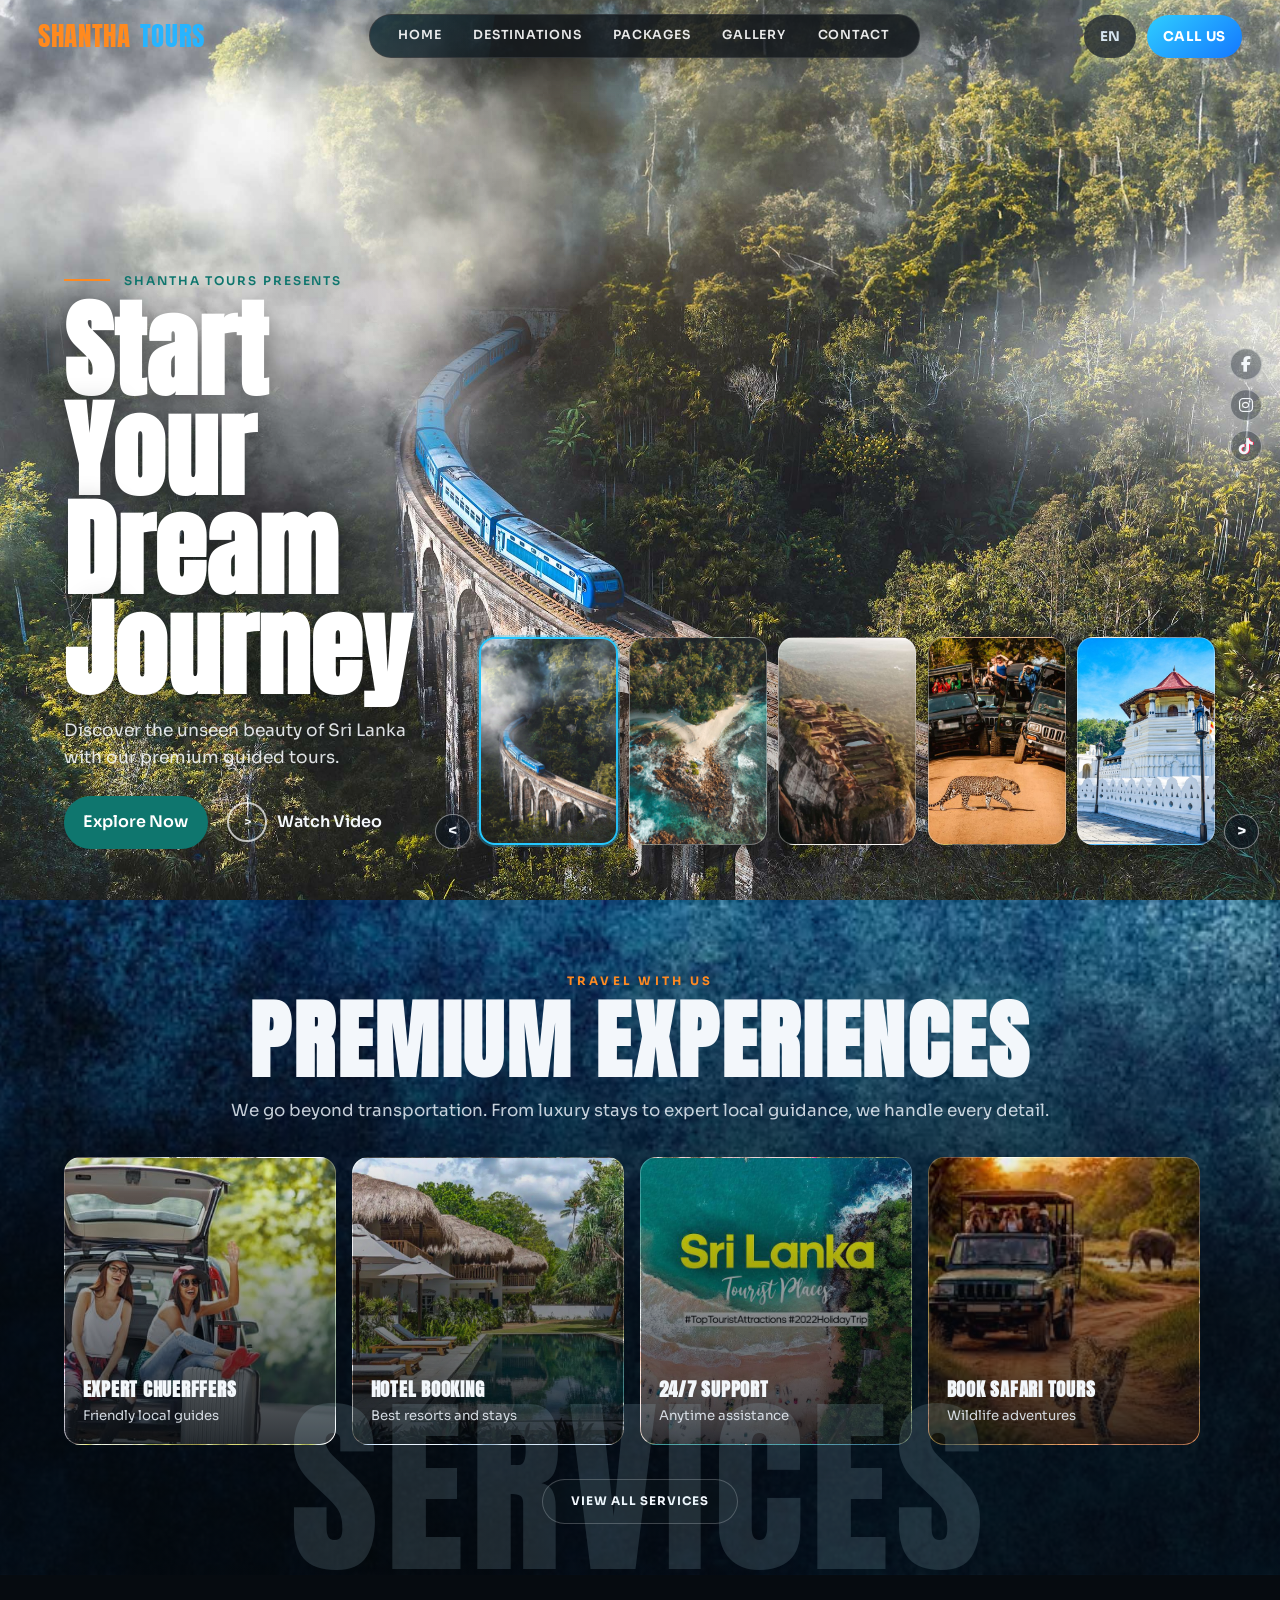
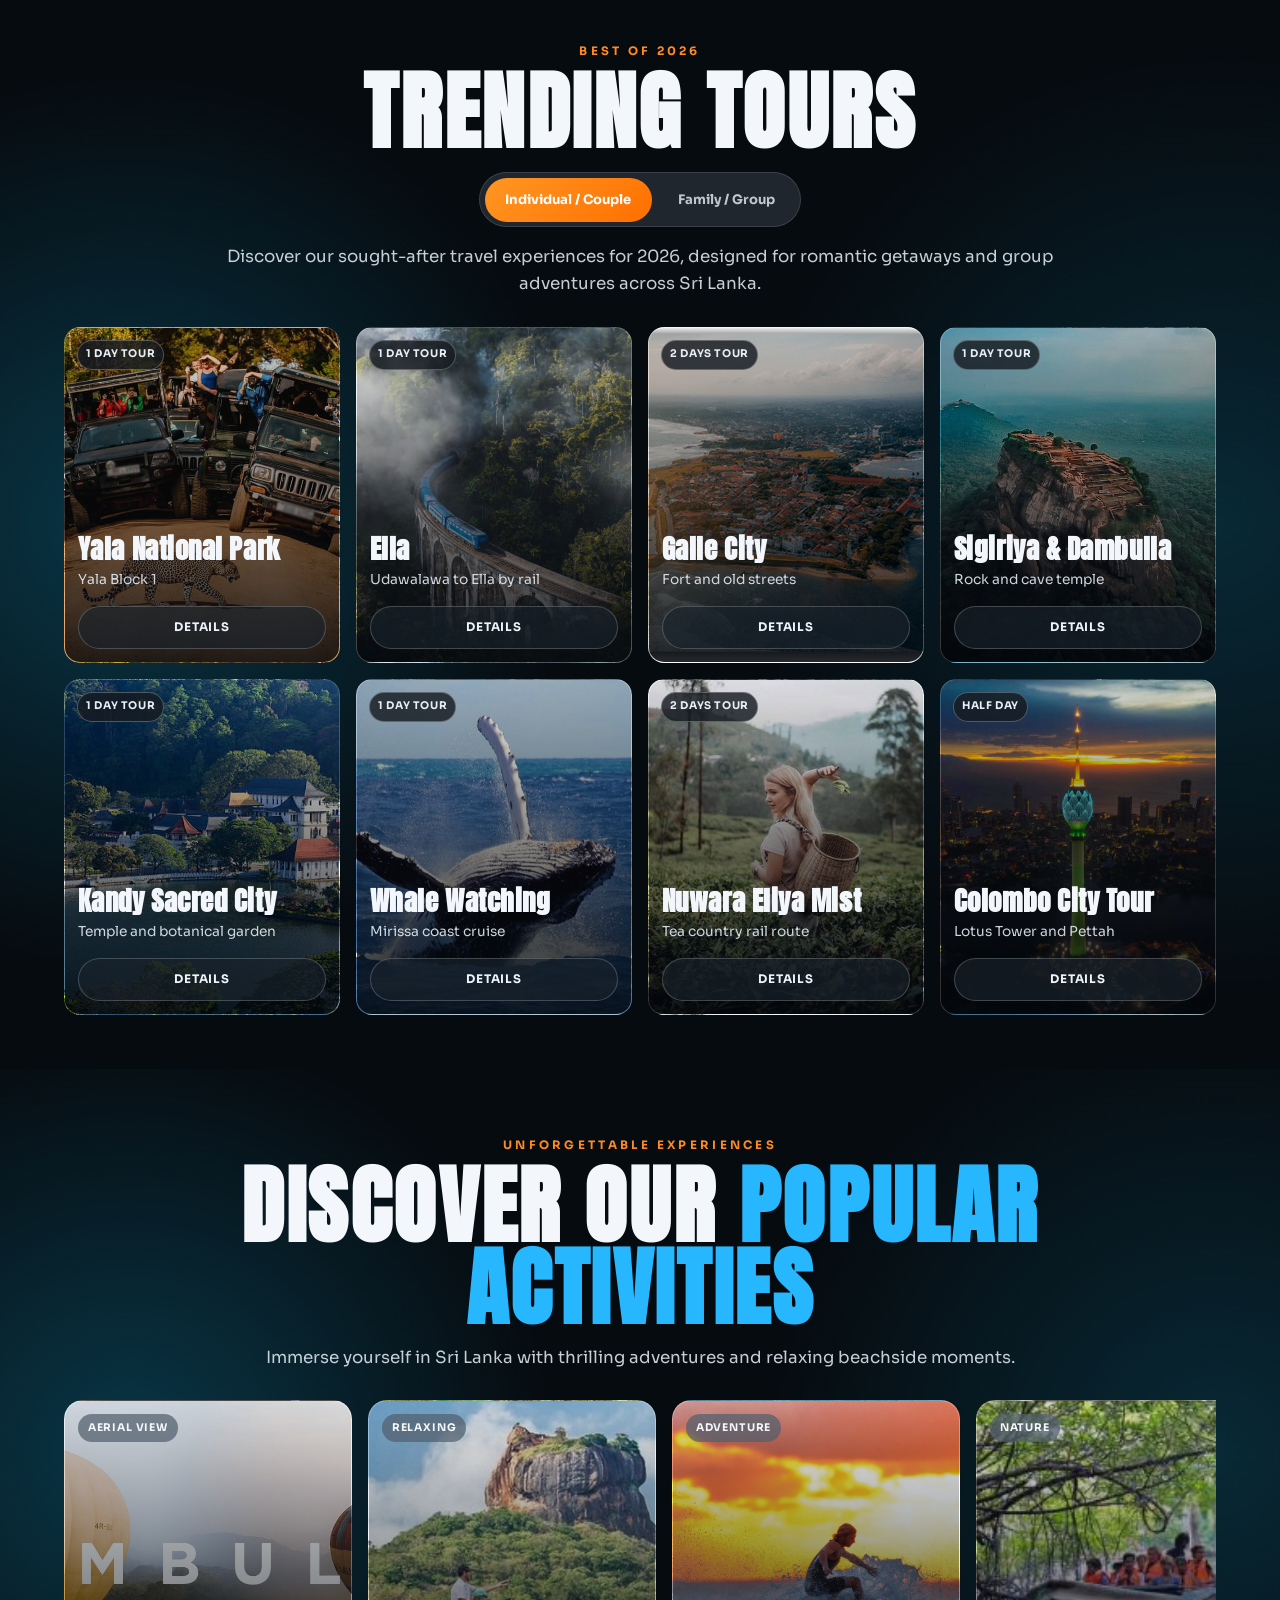
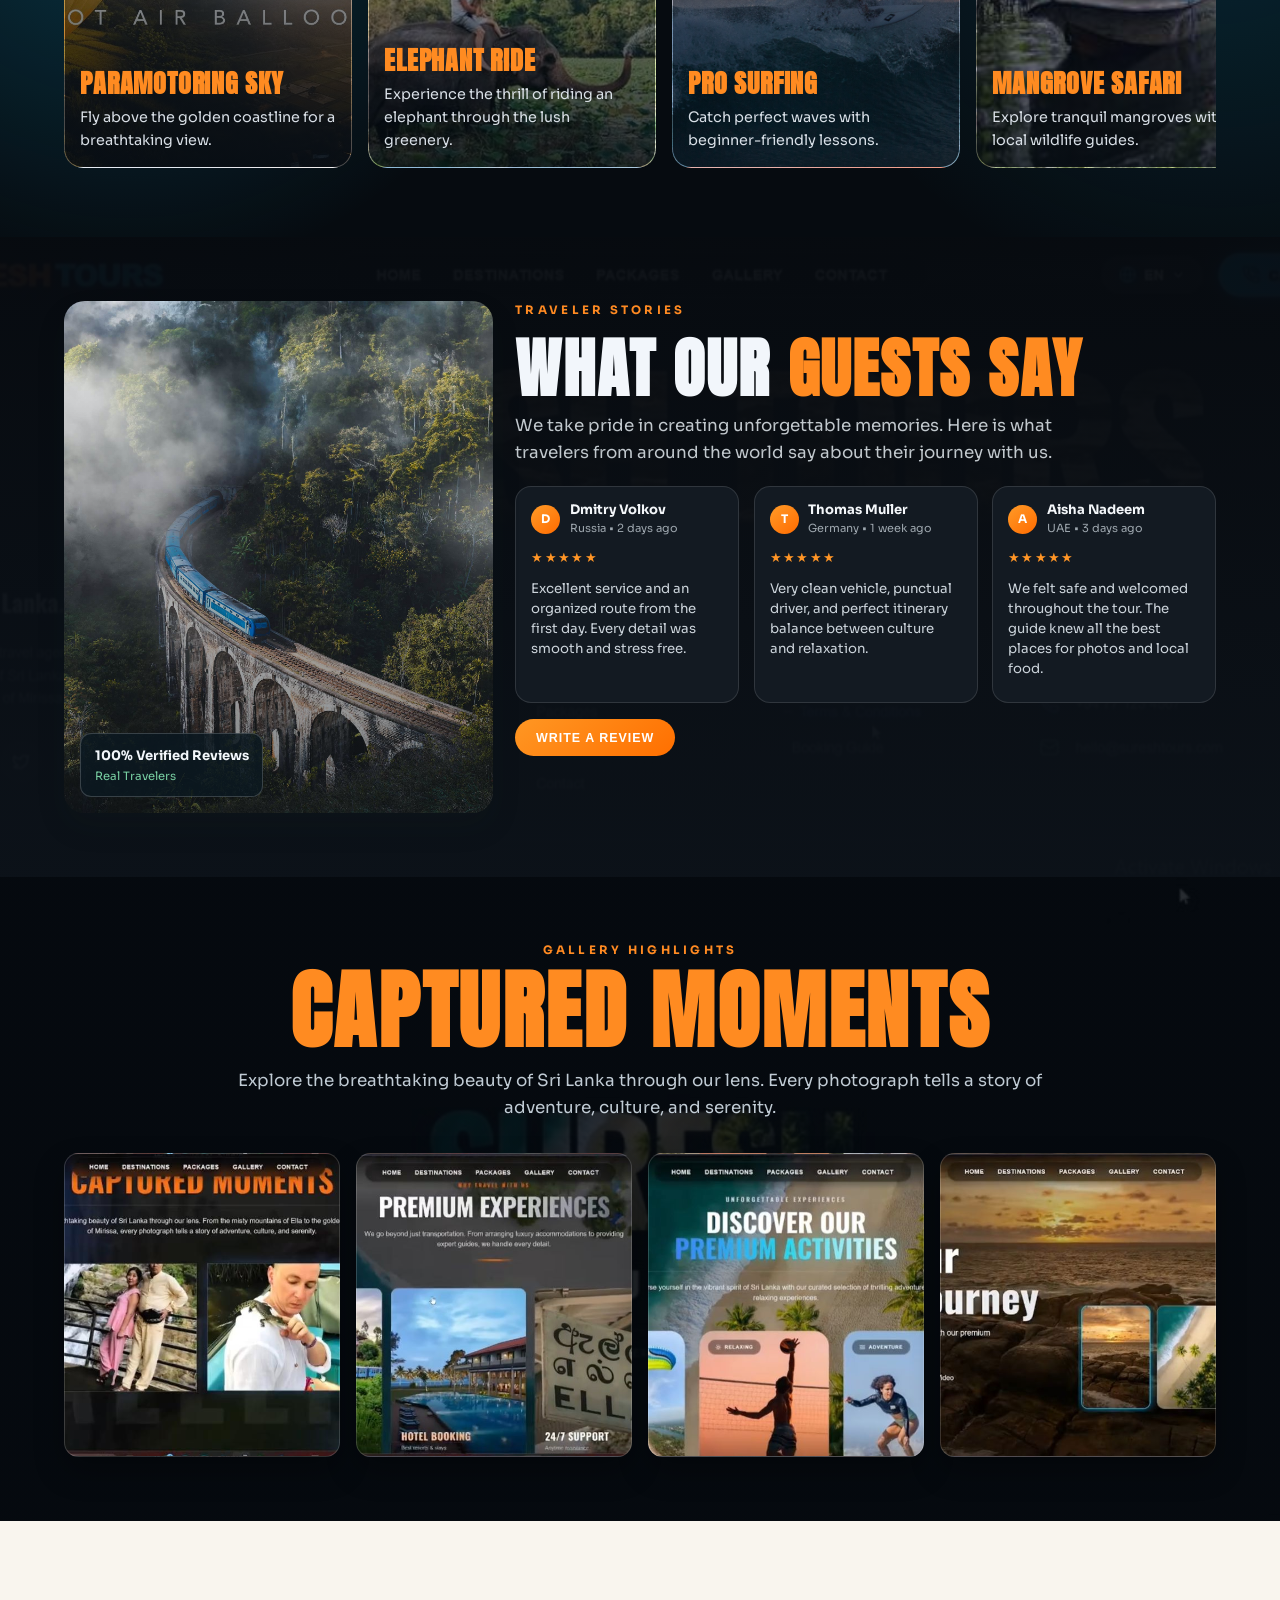
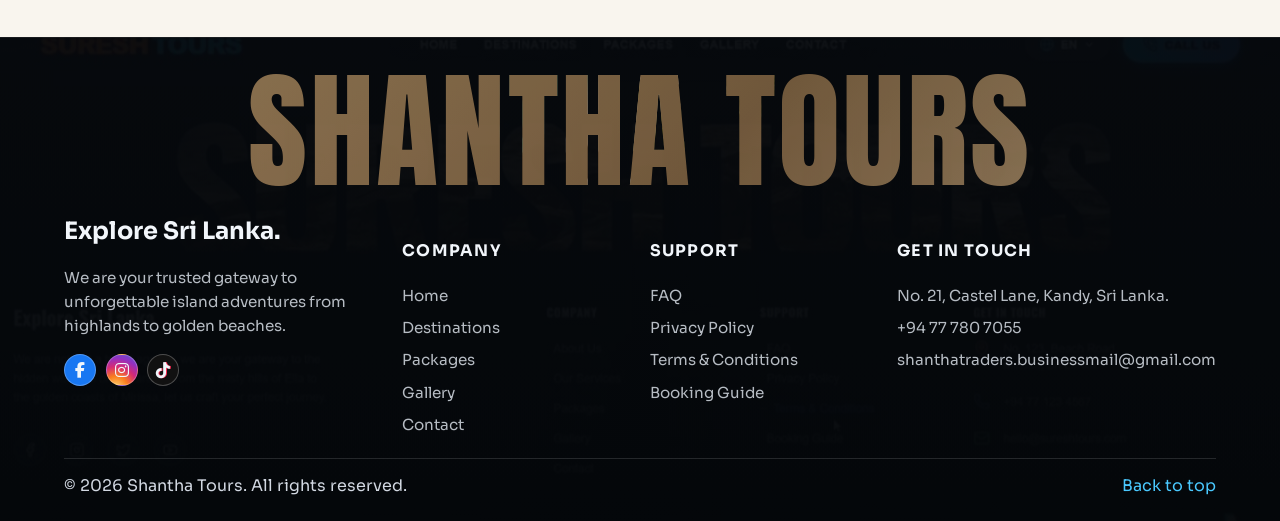
==== index.html @ e61634c8 "updated hero section" ====
<!DOCTYPE html>
<html lang="en">
<head>
  <meta charset="UTF-8" />
  <meta name="viewport" content="width=device-width, initial-scale=1.0" />
  <title>Shantha Tours | Discover Sri Lanka</title>
  <meta name="description" content="Shantha Tours crafts memorable Sri Lankan journeys with curated routes, trusted guides, and unforgettable experiences." />
  <link rel="preconnect" href="https://fonts.googleapis.com" />
  <link rel="preconnect" href="https://fonts.gstatic.com" crossorigin />
  <link href="https://fonts.googleapis.com/css2?family=Anton&family=Sora:wght@300;400;500;600;700&family=Prata&display=swap" rel="stylesheet" />
  <link rel="stylesheet" href="https://cdnjs.cloudflare.com/ajax/libs/font-awesome/6.5.2/css/all.min.css" crossorigin="anonymous" referrerpolicy="no-referrer" />
  <link rel="stylesheet" href="style.css" />
</head>
<body class="is-loading">
  <div class="loading-screen" id="loading-screen" role="status" aria-live="polite" aria-label="Loading Shantha Tours">
    <div class="loader-brand" aria-hidden="true">
      <p class="loader-main">SHANTHA</p>
      <p class="loader-sub">TOURS</p>
      <span class="loader-line"></span>
      <p class="loader-meta">LOADING EXPERIENCE</p>
    </div>
  </div>

  <div class="page-bg" aria-hidden="true"></div>

  <header class="site-header" id="top">
    <a class="brand" href="#top">
      <span class="brand-text">
        <span class="brand-hot">SHANTHA</span>
        <span class="brand-cool">TOURS</span>
      </span>
    </a>

    <button class="menu-toggle" aria-label="Open navigation" aria-expanded="false" aria-controls="main-nav">
      <span></span>
      <span></span>
      <span></span>
    </button>

    <nav class="main-nav" id="main-nav" aria-label="Main navigation">
      <a href="#home">Home</a>
      <a href="destinations.html">Destinations</a>
      <a href="packages.html">Packages</a>
      <a href="#gallery">Gallery</a>
      <a href="contact.html">Contact</a>
    </nav>

    <div class="header-tools">
      <button class="lang-pill" type="button">EN</button>
      <a href="https://wa.me/94777807055" target="_blank" rel="noopener" class="call-pill">CALL US</a>
    </div>
  </header>

  <main>
    <section class="hero-showcase section-reveal" id="home" aria-label="Hero">
      <div class="hero-content">
        <p class="eyebrow hero-kicker">Shantha Tours Presents</p>
        <h1>Start Your Dream Journey</h1>
        <p class="lead">
          Discover the unseen beauty of Sri Lanka with our premium guided tours.
        </p>
        <div class="hero-actions hero-actions-showcase">
          <a href="#book" class="btn btn-hero">Explore Now</a>
          <button class="watch-pill" type="button" aria-label="Watch video">
            <span class="watch-icon">></span>
            Watch Video
          </button>
        </div>
      </div>

      <div class="hero-gallery-wrap" aria-label="Featured locations">
        <button class="hero-gallery-arrow hero-gallery-prev" type="button" aria-label="Previous image"><</button>
        <div class="hero-gallery" id="gallery">
          <article class="hero-tile hero-tile-active" style="background-image: url('assets/MH4.jpg')"></article>
          <article class="hero-tile" style="background-image: url('assets/Mirissa-Beach.jpeg')"></article>
          <article class="hero-tile" style="background-image: url('assets/MH2.jpg')"></article>
          <article class="hero-tile" style="background-image: url('assets/SE4.jpg')"></article>
          <article class="hero-tile" style="background-image: url('assets/MH1.jpg')"></article>
        </div>
        <button class="hero-gallery-arrow hero-gallery-next" type="button" aria-label="Next image">></button>
      </div>

      <div class="social-rail" aria-label="Social links">
        <a href="#" class="social-link social-facebook" aria-label="Facebook"><i class="fa-brands fa-facebook-f" aria-hidden="true"></i></a>
        <a href="#" class="social-link social-instagram" aria-label="Instagram"><i class="fa-brands fa-instagram" aria-hidden="true"></i></a>
        <a href="#" class="social-link social-tiktok" aria-label="TikTok"><i class="fa-brands fa-tiktok" aria-hidden="true"></i></a>
      </div>
    </section>

    <section class="services-showcase section-reveal" id="destinations" aria-label="Premium experiences">
      <p class="section-kicker">Travel With Us</p>
      <h2>Premium Experiences</h2>
      <p class="section-copy">We go beyond transportation. From luxury stays to expert local guidance, we handle every detail.</p>

      <div class="service-strip">
        <article class="svc-card" style="background-image: url('assets/SE11.jpg')">
          <h3>Expert Chuerffers</h3>
          <p>Friendly local guides</p>
        </article>
        <article class="svc-card" style="background-image: url('assets/SE2.png')">
          <h3>Hotel Booking</h3>
          <p>Best resorts and stays</p>
        </article>
        <article class="svc-card" style="background-image: url('assets/SE1.jpg')">
          <h3>24/7 Support</h3>
          <p>Anytime assistance</p>
        </article>
        <article class="svc-card" style="background-image: url('assets/SE3.jpg')">
          <h3>Book Safari Tours</h3>
          <p>Wildlife adventures</p>
        </article>
         <article class="svc-card" style="background-image: url('assets/SE5.jpg')">
          <h3>Whale Watching Tours</h3>
          <p>Wildlife adventures</p>
        </article>
      </div>

      <a href="#packages" class="view-services">View All Services</a>
      <p class="services-watermark" aria-hidden="true">Services</p>
    </section>

    <section class="tours-section section-reveal" id="packages" aria-label="Trending tours">
      <p class="section-kicker">Best Of 2026</p>
      <h2>Trending Tours</h2>

      <div class="tour-filter" role="tablist" aria-label="Tour types">
        <button class="is-active" type="button" role="tab" aria-selected="true">Individual / Couple</button>
        <button type="button" role="tab" aria-selected="false">Family / Group</button>
      </div>

      <p class="section-copy">
        Discover our sought-after travel experiences for 2026, designed for romantic getaways and group adventures across Sri Lanka.
      </p>

      <div class="tour-grid" id="gallery">
        <article class="tour-card" style="background-image: url('assets/SE4.jpg')" data-tour-description="Experience the thrill of Yala with a guided jeep safari and a scenic hill-country transfer through Ella." data-tour-features="Luxury Safari Jeep|Expert Guide|Lunch Buffet">
          <span class="tour-badge">1 Day Tour</span>
          <h3>Yala National Park</h3>
          <p>Yala Block 1</p>
          <a href="#" class="tour-cta">Details</a>
        </article>
        <article class="tour-card" style="background-image: url('assets/MH4.jpg')" data-tour-description="Ride through tea-country rail views and waterfalls, then enjoy a curated adventure day around Ella." data-tour-features="Scenic Train Segment|Hill Country Viewpoints|Local Guide">
          <span class="tour-badge">1 Day Tour</span>
          <h3>Ella</h3>
          <p>Udawalawa to Ella by rail</p>
          <a href="#" class="tour-cta">Details</a>
        </article>
        <article class="tour-card" style="background-image: url('assets/Galle fort.jpg')" data-tour-description="Walk through iconic Dutch-era architecture, oceanfront promenades, and hidden heritage lanes in Galle." data-tour-features="Heritage Walk|Fort Museum Stops|Sunset Viewpoint">
          <span class="tour-badge">2 Days Tour</span>
          <h3>Galle City</h3>
          <p>Fort and old streets</p>
          <a href="#" class="tour-cta">Details</a>
        </article>
        <article class="tour-card" style="background-image: url('assets/sigiriya.jpg')" data-tour-description="Discover Sri Lanka's iconic rock fortress and cave temples with immersive storytelling and guided access." data-tour-features="Sigiriya Climb|Temple Visit|Private Driver">
          <span class="tour-badge">1 Day Tour</span>
          <h3>Sigiriya & Dambulla</h3>
          <p>Rock and cave temple</p>
          <a href="#" class="tour-cta">Details</a>
        </article>
        <article class="tour-card" style="background-image: url('assets/Kandy.jpg')" data-tour-description="Explore temple heritage, city viewpoints, and serene botanical gardens in Sri Lanka's sacred hill capital." data-tour-features="Temple of Tooth|Botanical Garden|City Tour">
          <span class="tour-badge">1 Day Tour</span>
          <h3>Kandy Sacred City</h3>
          <p>Temple and botanical garden</p>
          <a href="#" class="tour-cta">Details</a>
        </article>
        <article class="tour-card" style="background-image: url('assets/Whale watching Mirissa.jpg')" data-tour-description="Cruise along Mirissa's coast for unforgettable blue whale encounters with a comfortable guided boat experience." data-tour-features="Whale Cruise|Safety Gear|Breakfast Onboard">
          <span class="tour-badge">1 Day Tour</span>
          <h3>Whale Watching</h3>
          <p>Mirissa coast cruise</p>
          <a href="#" class="tour-cta">Details</a>
        </article>
        <article class="tour-card" style="background-image: url('assets/nuwarae.jpg')" data-tour-description="Enjoy misty mornings, tea estate landscapes, and classic colonial charm on this cool-climate mountain route." data-tour-features="Tea Factory Visit|Lake Walk|Mountain Scenic Drive">
          <span class="tour-badge">2 Days Tour</span>
          <h3>Nuwara Eliya Mist</h3>
          <p>Tea country rail route</p>
          <a href="#" class="tour-cta">Details</a>
        </article>
        <article class="tour-card" style="background-image: url('assets/colombo.jpg')" data-tour-description="Discover Colombo's vibrant contrast of modern skyline, historic markets, and sea-facing cultural landmarks." data-tour-features="Lotus Tower|Pettah Market Walk|Street Food Stop">
          <span class="tour-badge">Half Day</span>
          <h3>Colombo City Tour</h3>
          <p>Lotus Tower and Pettah</p>
          <a href="#" class="tour-cta">Details</a>
        </article>
      </div>
    </section>

    <div class="tour-modal" id="tour-modal" aria-hidden="true">
      <div class="tour-modal-panel" role="dialog" aria-modal="true" aria-labelledby="tour-modal-title">
        <button class="tour-modal-close" type="button" aria-label="Close tour details">×</button>
        <div class="tour-modal-image" id="tour-modal-image"></div>
        <div class="tour-modal-content">
          <p class="tour-modal-kicker" id="tour-modal-kicker">Trending Tour</p>
          <h3 id="tour-modal-title">Tour Title</h3>
          <p class="tour-modal-desc" id="tour-modal-desc">Tour description</p>
          <ul class="tour-modal-features" id="tour-modal-features"></ul>
          <a href="contact.html" class="tour-modal-book">Book Now</a>
        </div>
      </div>
    </div>

    <section class="activities-section section-reveal" id="experiences" aria-label="Premium activities">
      <p class="section-kicker">Unforgettable Experiences</p>
      <h2>Discover Our <span>Popular Activities</span></h2>
      <p class="section-copy">Immerse yourself in Sri Lanka with thrilling adventures and relaxing beachside moments.</p>

      <div class="activity-strip">
        <article class="activity-card" style="background-image: url('assets/Hot air baloon ride.jpg')">
          <span class="activity-tag">Aerial View</span>
          <h3>Paramotoring Sky</h3>
          <p>Fly above the golden coastline for a breathtaking view.</p>
        </article>
        <article class="activity-card" style="background-image: url('assets/elephant-riding.jpg')">
          <span class="activity-tag">Relaxing</span>
          <h3>Elephant Ride</h3>
          <p>Experience the thrill of riding an elephant through the lush greenery.</p>
        </article>
        <article class="activity-card" style="background-image: url('assets/Surfing.jpg')">
          <span class="activity-tag">Adventure</span>
          <h3>Pro Surfing</h3>
          <p>Catch perfect waves with beginner-friendly lessons.</p>
        </article>
        <article class="activity-card" style="background-image: url('assets/Madu River.jpg')">
          <span class="activity-tag">Nature</span>
          <h3>Mangrove Safari</h3>
          <p>Explore tranquil mangroves with local wildlife guides.</p>
        </article>
      </div>
    </section>

    <section class="guest-reviews section-reveal" aria-label="What our guests say">
      <div class="guest-media" style="background-image: url('assets/MH4.jpg')">
        <div class="guest-media-pill">
          <strong>100% Verified Reviews</strong>
          <span>Real Travelers</span>
        </div>
      </div>

      <div class="guest-content">
        <p class="section-kicker">Traveler Stories</p>
        <h2>What Our <span>Guests Say</span></h2>
        <p class="section-copy">We take pride in creating unforgettable memories. Here is what travelers from around the world say about their journey with us.</p>

        <div class="review-strip" aria-label="Guest comments">
          <article class="review-card">
            <div class="review-head">
              <span class="review-avatar">D</span>
              <div>
                <h3>Dmitry Volkov</h3>
                <p>Russia • 2 days ago</p>
              </div>
            </div>
            <p class="review-stars">★★★★★</p>
            <p class="review-copy">Excellent service and an organized route from the first day. Every detail was smooth and stress free.</p>
          </article>

          <article class="review-card">
            <div class="review-head">
              <span class="review-avatar">T</span>
              <div>
                <h3>Thomas Muller</h3>
                <p>Germany • 1 week ago</p>
              </div>
            </div>
            <p class="review-stars">★★★★★</p>
            <p class="review-copy">Very clean vehicle, punctual driver, and perfect itinerary balance between culture and relaxation.</p>
          </article>

          <article class="review-card">
            <div class="review-head">
              <span class="review-avatar">A</span>
              <div>
                <h3>Aisha Nadeem</h3>
                <p>UAE • 3 days ago</p>
              </div>
            </div>
            <p class="review-stars">★★★★★</p>
            <p class="review-copy">We felt safe and welcomed throughout the tour. The guide knew all the best places for photos and local food.</p>
          </article>
        </div>

        <button class="review-action" type="button" data-open-review>Write a Review</button>
      </div>
    </section>

    <div class="review-modal" id="review-modal" aria-hidden="true">
      <div class="review-modal-panel" role="dialog" aria-modal="true" aria-labelledby="review-modal-title">
        <button class="review-modal-close" type="button" aria-label="Close review form">×</button>
        <h3 id="review-modal-title">Share Experience</h3>
        <p class="review-modal-sub">Your feedback helps others plan their perfect trip.</p>

        <form class="review-modal-form" novalidate>
          <label>
            Your Name
            <input type="text" name="name" placeholder="e.g. John Doe" required />
          </label>

          <label>
            Your Country
            <input type="text" name="country" placeholder="e.g. USA" required />
          </label>

          <div class="review-rating-group" aria-label="Rating">
            <p>Rating</p>
            <div class="review-stars-input" role="radiogroup" aria-label="Rate your trip">
              <button type="button" class="review-star is-active" data-star="1" aria-label="1 star">★</button>
              <button type="button" class="review-star is-active" data-star="2" aria-label="2 stars">★</button>
              <button type="button" class="review-star is-active" data-star="3" aria-label="3 stars">★</button>
              <button type="button" class="review-star is-active" data-star="4" aria-label="4 stars">★</button>
              <button type="button" class="review-star is-active" data-star="5" aria-label="5 stars">★</button>
            </div>
          </div>

          <label>
            Your Review
            <textarea name="review" rows="5" placeholder="How was your trip..." required></textarea>
          </label>

          <button class="review-submit" type="submit">Publish Review</button>
        </form>
      </div>
    </div>

    <section class="captured-moments section-reveal" aria-label="Captured moments">
      <div class="captured-head">
        <p class="section-kicker">Gallery Highlights</p>
        <h2>Captured Moments</h2>
        <p class="section-copy">Explore the breathtaking beauty of Sri Lanka through our lens. Every photograph tells a story of adventure, culture, and serenity.</p>
      </div>

      <div class="moments-grid">
        <article class="moment-card" style="background-image: url('momernts.jpeg')"></article>
        <article class="moment-card" style="background-image: url('experiences.jpeg')"></article>
        <article class="moment-card" style="background-image: url('premium activities.jpeg')"></article>
        <article class="moment-card" style="background-image: url('main header.jpeg')"></article>
      </div>
    </section>
  </main>

  <footer class="site-footer" id="contact">
    <p class="footer-wordmark">SHANTHA TOURS</p>

    <div class="footer-grid">
      <section>
        <h3>Explore Sri Lanka.</h3>
        <p>We are your trusted gateway to unforgettable island adventures from highlands to golden beaches.</p>
        <div class="footer-socials" aria-label="Social links">
          <a href="#" class="social-link social-facebook" aria-label="Facebook"><i class="fa-brands fa-facebook-f" aria-hidden="true"></i></a>
          <a href="#" class="social-link social-instagram" aria-label="Instagram"><i class="fa-brands fa-instagram" aria-hidden="true"></i></a>
          <a href="#" class="social-link social-tiktok" aria-label="TikTok"><i class="fa-brands fa-tiktok" aria-hidden="true"></i></a>
        </div>
      </section>

      <section>
        <h4>Company</h4>
        <a href="#home">Home</a>
        <a href="#destinations">Destinations</a>
        <a href="packages.html">Packages</a>
        <a href="#gallery">Gallery</a>
        <a href="contact.html">Contact</a>
      </section>

      <section>
        <h4>Support</h4>
        <a href="#">FAQ</a>
        <a href="#">Privacy Policy</a>
        <a href="#">Terms & Conditions</a>
        <a href="#">Booking Guide</a>
      </section>

      <section>
        <h4>Get In Touch</h4>
        <p>No. 21, Castel Lane, Kandy, Sri Lanka.</p>
        <p>+94 77 780 7055</p>
        <p>shanthatraders.businessmail@gmail.com</p>
      </section>
    </div>

    <div class="footer-bottom">
      <p>© <span id="year"></span> Shantha Tours. All rights reserved.</p>
      <a href="#top">Back to top</a>
    </div>
  </footer>

  <script src="script.js"></script>
</body>
</html>
---- style.css ----
:root {
  --bg: #f9f5ee;
  --ink: #1f2f2a;
  --muted: #51635e;
  --primary: #0f766e;
  --accent: #e27d4a;
  --card: #ffffff;
  --line: #d8cdc0;
  --shadow: 0 14px 30px rgba(23, 35, 31, 0.1);
}

* {
  box-sizing: border-box;
}

html {
  scroll-behavior: smooth;
}

body {
  margin: 0;
  font-family: "Sora", sans-serif;
  color: var(--ink);
  background: var(--bg);
  line-height: 1.6;
}

body.is-loading {
  overflow: hidden;
}

.loading-screen {
  position: fixed;
  inset: 0;
  z-index: 9999;
  display: grid;
  place-items: center;
  background: #020304;
  transition: opacity 0.5s ease, visibility 0.5s ease;
}

.loader-brand {
  display: grid;
  justify-items: center;
  gap: 0.5rem;
  text-align: center;
}

.loader-main {
  margin: 0;
  font-family: "Anton", sans-serif;
  text-transform: uppercase;
  line-height: 1;
  font-size: clamp(2.5rem, 10vw, 8rem);
  letter-spacing: 0.03em;
  background-image:
    linear-gradient(140deg, rgba(13, 164, 192, 0.88), rgba(253, 237, 198, 0.86) 48%, rgba(56, 140, 74, 0.9));
  background-size: 200% 200%;
  background-position: 0% 50%;
  background-repeat: no-repeat;
  -webkit-background-clip: text;
  background-clip: text;
  -webkit-text-fill-color: transparent;
  animation: loaderRise 0.9s ease-out both, loaderTextureShift 4s linear infinite;
}

.loader-sub {
  margin: 0;
  margin-top: 0.15rem;
  font-family: "Sora", sans-serif;
  font-size: clamp(0.85rem, 2.1vw, 2rem);
  font-weight: 600;
  letter-spacing: 0.78em;
  margin-right: -0.78em;
  color: #f2f4f6;
  opacity: 0.94;
  animation: loaderRise 1.1s ease-out both;
}

.loader-line {
  width: min(15rem, 56vw);
  height: 1px;
  margin-top: 0.3rem;
  background: rgba(108, 153, 165, 0.35);
  position: relative;
  overflow: hidden;
}

.loader-line::after {
  content: "";
  position: absolute;
  inset: 0;
  transform: translateX(-100%);
  background: linear-gradient(90deg, transparent, #8cc8d8, transparent);
  animation: loaderSweep 1.4s ease-in-out infinite;
}

.loader-meta {
  margin: 0;
  margin-top: 0.05rem;
  font-size: clamp(0.48rem, 0.9vw, 0.65rem);
  letter-spacing: 0.34em;
  color: #477484;
  opacity: 0.75;
}

.loading-screen.is-hidden {
  opacity: 0;
  visibility: hidden;
  pointer-events: none;
}

@keyframes loaderRise {
  from {
    transform: translateY(10px);
    opacity: 0;
  }

  to {
    transform: translateY(0);
    opacity: 1;
  }
}

@keyframes loaderSweep {
  0% {
    transform: translateX(-100%);
  }

  100% {
    transform: translateX(100%);
  }
}

@keyframes loaderTextureShift {
  0% {
    background-position: 0% 50%, center;
  }

  100% {
    background-position: 100% 50%, center;
  }
}

.page-bg {
  position: fixed;
  inset: 0;
  z-index: -2;
  background:
    radial-gradient(circle at 15% 10%, rgba(226, 125, 74, 0.14), transparent 40%),
    radial-gradient(circle at 85% 20%, rgba(15, 118, 110, 0.15), transparent 42%),
    linear-gradient(160deg, #f7f0e5 0%, #f2f8f5 45%, #f7f2eb 100%);
}

h1,
h2,
h3 {
  margin: 0;
  font-family: "Prata", serif;
  line-height: 1.2;
}

p {
  margin: 0;
}

a {
  color: inherit;
  text-decoration: none;
}

.site-header {
  position: absolute;
  top: 0.9rem;
  left: 0;
  right: 0;
  z-index: 20;
  display: flex;
  align-items: center;
  justify-content: space-between;
  gap: 1rem;
  padding: 0 3vw;
  animation: navLiftIn 0.8s cubic-bezier(0.2, 0.8, 0.2, 1) both;
}

.brand {
  display: inline-flex;
  align-items: center;
  gap: 0.55rem;
}

.brand-text {
  font-family: "Anton", sans-serif;
  font-size: clamp(1.2rem, 2.1vw, 2rem);
  letter-spacing: 0.02em;
  line-height: 1;
}

.brand-hot {
  color: #ff8a1f;
}

.brand-cool {
  color: #27b4ff;
  margin-left: 0.2rem;
}

.main-nav {
  position: relative;
  display: flex;
  align-items: center;
  gap: 2rem;
  font-size: 0.9rem;
  background: rgba(14, 19, 24, 0.82);
  border: 1px solid rgba(255, 255, 255, 0.1);
  border-radius: 999px;
  padding: 0.68rem 1.8rem;
  backdrop-filter: blur(8px);
  box-shadow: 0 14px 34px rgba(0, 0, 0, 0.3);
  transform: translateY(0);
  transition: transform 0.35s ease, box-shadow 0.35s ease, border-color 0.35s ease;
  overflow: hidden;
  transform-origin: top center;
  animation: navDropIn 0.85s cubic-bezier(0.2, 0.8, 0.2, 1) both;
}

.main-nav::before {
  content: "";
  position: absolute;
  inset: -45% auto auto -20%;
  width: 42%;
  height: 180%;
  background: linear-gradient(130deg, rgba(47, 206, 255, 0.3), rgba(47, 206, 255, 0));
  transform: rotate(8deg);
  pointer-events: none;
  opacity: 0.7;
}

.main-nav:hover {
  transform: translateY(-5px);
  box-shadow: 0 20px 44px rgba(0, 0, 0, 0.42);
  border-color: rgba(78, 198, 255, 0.34);
}

.main-nav a {
  position: relative;
  color: rgba(255, 255, 255, 0.9);
  font-weight: 600;
  text-transform: uppercase;
  font-size: 0.78rem;
  letter-spacing: 0.06em;
  transition: transform 0.25s ease, color 0.25s ease, text-shadow 0.25s ease;
}

.main-nav a::after {
  content: "";
  position: absolute;
  left: 0;
  right: 0;
  bottom: -0.42rem;
  height: 2px;
  border-radius: 999px;
  background: linear-gradient(90deg, #2fceff, #ffc36b);
  transform: scaleX(0);
  transform-origin: center;
  opacity: 0;
  transition: transform 0.25s ease, opacity 0.25s ease;
}

.main-nav a:hover {
  color: #4ec6ff;
  transform: translateY(-3px);
  text-shadow: 0 0 14px rgba(78, 198, 255, 0.55);
}

.main-nav a:hover::after {
  transform: scaleX(1);
  opacity: 1;
}

.main-nav a.is-active {
  color: #2fceff;
  transform: translateY(-2px);
  text-shadow: 0 0 12px rgba(47, 206, 255, 0.6);
}

.main-nav a.is-active::after {
  transform: scaleX(1);
  opacity: 1;
}

@keyframes navLiftIn {
  from {
    opacity: 0;
    transform: translateY(26px);
  }

  to {
    opacity: 1;
    transform: translateY(0);
  }
}

@keyframes navDropIn {
  from {
    opacity: 0;
    transform: translateY(-20px) scale(0.98);
  }

  to {
    opacity: 1;
    transform: translateY(0) scale(1);
  }
}

@keyframes navMenuLift {
  from {
    opacity: 0;
    transform: translateY(14px) scale(0.98);
  }

  to {
    opacity: 1;
    transform: translateY(0) scale(1);
  }
}

.header-tools {
  display: inline-flex;
  align-items: center;
  gap: 0.65rem;
}

.lang-pill,
.call-pill {
  border: 0;
  border-radius: 999px;
  padding: 0.68rem 1rem;
  font: inherit;
  font-size: 0.84rem;
  font-weight: 700;
  letter-spacing: 0.03em;
}

.lang-pill {
  background: rgba(35, 42, 50, 0.82);
  color: #d6e5ef;
}

.call-pill {
  background: linear-gradient(140deg, #2fceff, #1377ff);
  color: #fff;
}

.menu-toggle {
  display: none;
  border: 0;
  background: transparent;
  padding: 0;
  cursor: pointer;
}

.menu-toggle span {
  display: block;
  width: 1.45rem;
  height: 2px;
  background: #f2f7fb;
  margin: 4px 0;
}

main {
  padding: 0 0 4rem;
}

.hero-showcase {
  min-height: 100vh;
  position: relative;
  isolation: isolate;
  display: grid;
  grid-template-columns: 1.15fr 1fr;
  align-items: end;
  gap: 1.5rem;
  padding: 7.5rem 5vw 3.2rem;
  color: #fff;
  background: linear-gradient(180deg, rgba(3, 8, 14, 0.08) 0%, rgba(3, 8, 14, 0.76) 100%);
  background-size: cover;
  background-position: center;
  overflow: hidden;
  --hero-image: url("assets/MH4.jpg");
}

.hero-showcase::before {
  content: "";
  position: absolute;
  inset: 0;
  background: radial-gradient(circle at 50% 16%, rgba(246, 189, 105, 0.22), transparent 38%);
  z-index: 1;
  pointer-events: none;
}

.hero-showcase::after {
  content: "";
  position: absolute;
  inset: -3%;
  background-image: var(--hero-image);
  background-size: cover;
  background-position: center;
  background-repeat: no-repeat;
  transform: scale(1);
  transform-origin: center center;
  animation: heroZoom 18s ease-in-out infinite alternate;
  will-change: transform;
  z-index: 0;
  pointer-events: none;
}

.hero-content,
.hero-gallery,
.social-rail {
  position: relative;
  z-index: 2;
}

.hero-content > * {
  opacity: 0;
  transform: translateY(18px);
  animation: heroRise 0.85s cubic-bezier(0.2, 0.8, 0.2, 1) forwards;
}

.hero-content .hero-kicker {
  animation-delay: 0.05s;
}

.hero-content h1 {
  animation-delay: 0.16s;
}

.hero-content .lead {
  animation-delay: 0.28s;
}

.hero-content .hero-actions-showcase {
  animation-delay: 0.4s;
}

.hero-gallery-wrap {
  position: relative;
  z-index: 2;
  display: flex;
  align-items: end;
  justify-content: end;
  gap: 0.55rem;
  opacity: 0;
  transform: translateY(18px);
  animation: heroRise 0.85s cubic-bezier(0.2, 0.8, 0.2, 1) forwards;
  animation-delay: 0.34s;
}

.hero-gallery-arrow {
  width: 2.2rem;
  height: 2.2rem;
  border-radius: 999px;
  border: 1px solid rgba(255, 255, 255, 0.45);
  background: rgba(7, 18, 30, 0.55);
  color: #f4f8fc;
  font: inherit;
  font-size: 1rem;
  font-weight: 700;
  line-height: 1;
  cursor: pointer;
  z-index: 2;
  place-items: center;
  transition: transform 0.2s ease, background 0.2s ease;
}

.hero-gallery-arrow:hover {
  transform: translateY(-1px);
  background: rgba(35, 157, 231, 0.7);
}

.hero-kicker {
  color: #44c8ff;
  display: inline-flex;
  align-items: center;
  gap: 0.85rem;
  text-transform: uppercase;
  letter-spacing: 0.22em;
  font-size: 0.74rem;
}

.hero-kicker::before {
  content: "";
  width: 2.9rem;
  height: 2px;
  background: #ff8b22;
}

.eyebrow {
  letter-spacing: 0.16em;
  text-transform: uppercase;
  font-size: 0.75rem;
  color: var(--primary);
  font-weight: 600;
}

.hero-showcase h1 {
  margin-top: 0.75rem;
  font-family: "Anton", sans-serif;
  font-size: clamp(3rem, 8.2vw, 7.2rem);
  letter-spacing: 0.01em;
  line-height: 0.95;
  max-width: 7.2ch;
  text-transform: capitalize;
  text-shadow: 0 10px 30px rgba(0, 0, 0, 0.45);
}

.lead {
  margin-top: 1rem;
  max-width: 38ch;
  color: rgba(243, 246, 250, 0.9);
  font-size: 1.07rem;
}

.hero-actions {
  display: flex;
  gap: 0.8rem;
  flex-wrap: wrap;
  margin-top: 1.7rem;
}

.hero-actions-showcase {
  margin-top: 1.5rem;
}

.btn-hero {
  background: linear-gradient(140deg, #ff9a1f, #ff6e00);
  padding: 0.9rem 1.9rem;
}

.watch-pill {
  display: inline-flex;
  align-items: center;
  gap: 0.65rem;
  background: transparent;
  border: 0;
  color: #f4f8fb;
  font: inherit;
  font-weight: 600;
  cursor: pointer;
}

.watch-icon {
  width: 2.5rem;
  height: 2.5rem;
  border-radius: 50%;
  border: 2px solid rgba(255, 255, 255, 0.7);
  display: inline-grid;
  place-items: center;
  font-size: 0.8rem;
  padding-left: 2px;
}

.hero-gallery {
  display: flex;
  gap: 0.7rem;
  align-items: end;
  justify-content: end;
  padding-bottom: 0.25rem;
}

.hero-tile {
  width: min(10.8vw, 10rem);
  min-width: 4.8rem;
  height: min(27vh, 13rem);
  border-radius: 1rem;
  background-size: cover;
  background-position: center;
  border: 1px solid rgba(255, 255, 255, 0.35);
  box-shadow: 0 10px 25px rgba(0, 0, 0, 0.33);
}

.hero-tile-active {
  border: 2px solid #25c8ff;
  box-shadow: 0 0 0 2px rgba(37, 200, 255, 0.3), 0 14px 30px rgba(0, 0, 0, 0.38);
}

@keyframes heroZoom {
  from {
    transform: scale(1);
  }

  to {
    transform: scale(1.08);
  }
}

@keyframes heroRise {
  from {
    opacity: 0;
    transform: translateY(18px);
  }

  to {
    opacity: 1;
    transform: translateY(0);
  }
}

.social-rail {
  position: absolute;
  right: 1.1rem;
  top: 45%;
  transform: translateY(-50%);
  display: grid;
  gap: 0.55rem;
}

.social-rail a {
  width: 2rem;
  height: 2rem;
  border-radius: 999px;
  border: 1px solid rgba(255, 255, 255, 0.4);
  color: #f3f7fa;
  display: grid;
  place-items: center;
  font-size: 0.62rem;
  background: rgba(8, 18, 29, 0.35);
}

.social-link {
  transition: transform 0.2s ease, box-shadow 0.2s ease;
}

.social-link i {
  font-size: 1rem;
}

.social-facebook {
  background: #1877f2;
  border-color: rgba(255, 255, 255, 0.55);
  color: #ffffff;
}

.social-instagram {
  background: radial-gradient(circle at 30% 110%, #feda75 0%, #fa7e1e 30%, #d62976 55%, #962fbf 75%, #4f5bd5 100%);
  border-color: rgba(255, 255, 255, 0.55);
  color: #ffffff;
}

.social-tiktok {
  background: #111111;
  border-color: rgba(255, 255, 255, 0.55);
  color: #25f4ee;
  text-shadow: 1px 0 #fe2c55;
}

.social-link:hover {
  transform: translateY(-2px);
  box-shadow: 0 10px 18px rgba(0, 0, 0, 0.32);
}

.btn {
  display: inline-flex;
  align-items: center;
  justify-content: center;
  border: 1px solid transparent;
  background: var(--primary);
  color: #fff;
  font-weight: 600;
  padding: 0.8rem 1.15rem;
  border-radius: 999px;
  cursor: pointer;
  transition: transform 0.2s ease, box-shadow 0.2s ease;
}

.btn:hover {
  transform: translateY(-1px);
  box-shadow: var(--shadow);
}

.btn-ghost {
  background: transparent;
  color: var(--ink);
  border-color: var(--line);
}

.btn-small {
  padding: 0.5rem 0.9rem;
  font-size: 0.9rem;
}

.hero-card {
  background: var(--card);
  border: 1px solid var(--line);
  border-radius: 1.1rem;
  padding: 1.3rem;
  box-shadow: var(--shadow);
  transform: rotate(-1.5deg);
}

.hero-card h2 {
  font-size: 1.4rem;
}

.hero-card ul {
  margin: 1rem 0;
  padding: 0;
  list-style: none;
}

.hero-card li {
  margin: 0.55rem 0;
  color: var(--muted);
}

.price {
  font-weight: 700;
  color: var(--primary);
}

.services-showcase,
.tours-section,
.activities-section {
  margin-top: 0;
  position: relative;
  color: #f3f7fb;
}

.services-showcase {
  padding-top: 4.5rem;
  padding-bottom: 3.2rem;
  text-align: center;
  background:
    linear-gradient(180deg, rgba(3, 8, 12, 0.2) 0%, rgba(3, 8, 12, 0.86) 60%),
    url("assets/BG2.jpg");
  background-size: cover;
  background-position: center;
  overflow: hidden;
}

.section-kicker {
  margin: 0;
  color: #ff8a22;
  text-transform: uppercase;
  letter-spacing: 0.28em;
  font-size: 0.73rem;
  font-weight: 700;
}

.services-showcase h2,
.tours-section h2,
.activities-section h2 {
  margin-top: 0.55rem;
  font-family: "Anton", sans-serif;
  text-transform: uppercase;
  line-height: 0.95;
  letter-spacing: 0.03em;
  font-size: clamp(2.6rem, 7vw, 5.4rem);
}

.section-copy {
  margin: 1.05rem auto 0;
  max-width: 52rem;
  color: rgba(230, 238, 246, 0.86);
  font-size: 1.05rem;
  line-height: 1.6;
}

.service-strip {
  margin-top: 2rem;
  display: flex;
  gap: 1rem;
  overflow-x: auto;
  padding-bottom: 0.7rem;
  scroll-snap-type: x mandatory;
}

.svc-card {
  flex: 0 0 min(22.5vw, 17rem);
  min-width: 11rem;
  height: 18rem;
  border-radius: 1rem;
  background-size: cover;
  background-position: center;
  border: 1px solid rgba(255, 255, 255, 0.24);
  position: relative;
  overflow: hidden;
  display: flex;
  flex-direction: column;
  justify-content: end;
  align-items: flex-start;
  text-align: left;
  padding: 1.1rem;
  scroll-snap-align: start;
  transition: transform 0.35s ease, box-shadow 0.35s ease, border-color 0.35s ease;
}

.svc-card::before {
  content: "";
  position: absolute;
  inset: 0;
  background: linear-gradient(180deg, rgba(4, 10, 16, 0.06), rgba(4, 10, 16, 0.82));
  transition: background 0.35s ease;
}

.svc-card:hover {
  transform: translateY(-6px) scale(1.01);
  box-shadow: 0 20px 40px rgba(0, 0, 0, 0.3);
  border-color: rgba(82, 207, 255, 0.7);
}

.svc-card:hover::before {
  background: linear-gradient(180deg, rgba(4, 10, 16, 0.03), rgba(4, 10, 16, 0.74));
}

.svc-card h3,
.svc-card p {
  position: relative;
  z-index: 1;
  margin: 0;
  font-family: "Anton", sans-serif;
  text-transform: uppercase;
  letter-spacing: 0.04em;
}

.svc-card p {
  margin-top: 0.3rem;
  font-family: "Sora", sans-serif;
  font-size: 0.83rem;
  text-transform: none;
  letter-spacing: 0;
  color: rgba(233, 240, 248, 0.88);
}

.view-services {
  display: inline-flex;
  align-items: center;
  justify-content: center;
  margin-top: 1.4rem;
  padding: 0.75rem 1.8rem;
  border-radius: 999px;
  border: 1px solid rgba(255, 255, 255, 0.22);
  background: rgba(12, 22, 30, 0.56);
  color: #f3f7fc;
  font-weight: 700;
  text-transform: uppercase;
  letter-spacing: 0.08em;
  font-size: 0.74rem;
}

.services-watermark {
  position: absolute;
  left: 50%;
  bottom: 0.35rem;
  transform: translateX(-50%);
  margin: 0;
  font-family: "Anton", sans-serif;
  text-transform: uppercase;
  font-size: clamp(4rem, 15vw, 15rem);
  line-height: 0.85;
  letter-spacing: 0.03em;
  color: rgba(195, 239, 255, 0.14);
  pointer-events: none;
}

.tours-section {
  padding-top: 4.2rem;
  padding-bottom: 3.4rem;
  text-align: center;
  background:
    radial-gradient(circle at 10% 50%, rgba(14, 146, 186, 0.32), transparent 35%),
    radial-gradient(circle at 95% 50%, rgba(14, 146, 186, 0.22), transparent 35%),
    #060b10;
}

.tour-filter {
  margin: 1.3rem auto 0;
  padding: 0.3rem;
  width: fit-content;
  border-radius: 999px;
  background: rgba(42, 49, 57, 0.75);
  border: 1px solid rgba(255, 255, 255, 0.12);
  display: inline-flex;
  gap: 0.3rem;
}

.tour-filter button {
  border: 0;
  border-radius: 999px;
  padding: 0.7rem 1.3rem;
  background: transparent;
  color: rgba(228, 236, 243, 0.82);
  font: inherit;
  font-size: 0.82rem;
  font-weight: 700;
  cursor: pointer;
}

.tour-filter button.is-active {
  background: linear-gradient(140deg, #ff9723, #ff6f00);
  color: #fff;
}

.tour-grid {
  margin-top: 1.8rem;
  display: grid;
  grid-template-columns: repeat(4, minmax(0, 1fr));
  gap: 1rem;
}

.tour-card {
  min-height: 21rem;
  border-radius: 1rem;
  border: 1px solid rgba(255, 255, 255, 0.16);
  background-size: cover;
  background-position: center;
  position: relative;
  overflow: hidden;
  text-align: left;
  padding: 0.8rem;
  display: flex;
  flex-direction: column;
  justify-content: end;
  transition: transform 0.35s ease, box-shadow 0.35s ease, border-color 0.35s ease;
}

.tour-card::before {
  content: "";
  position: absolute;
  inset: 0;
  background: linear-gradient(180deg, rgba(2, 7, 12, 0.1), rgba(2, 7, 12, 0.86));
  transition: background 0.35s ease;
}

.tour-card:hover {
  transform: translateY(-6px);
  box-shadow: 0 18px 38px rgba(0, 0, 0, 0.34);
  border-color: rgba(82, 207, 255, 0.7);
}

.tour-card:hover::before {
  background: linear-gradient(180deg, rgba(2, 7, 12, 0.05), rgba(2, 7, 12, 0.78));
}

.tour-card:hover .tour-cta {
  background: linear-gradient(140deg, #2fceff, #1377ff);
  border-color: rgba(255, 255, 255, 0.45);
}

.tour-card > * {
  position: relative;
  z-index: 1;
}

.tour-badge {
  position: absolute;
  top: 0.75rem;
  left: 0.75rem;
  background: rgba(22, 28, 34, 0.82);
  color: #e6edf5;
  border: 1px solid rgba(255, 255, 255, 0.26);
  font-size: 0.66rem;
  font-weight: 700;
  text-transform: uppercase;
  letter-spacing: 0.06em;
  padding: 0.35rem 0.5rem;
  border-radius: 999px;
}

.tour-card h3 {
  margin: 0;
  font-family: "Anton", sans-serif;
  text-transform: capitalize;
  letter-spacing: 0.02em;
  font-size: 1.7rem;
}

.tour-card p {
  margin: 0.2rem 0 0;
  color: rgba(231, 239, 247, 0.88);
  font-size: 0.86rem;
}

.tour-cta {
  margin-top: 0.9rem;
  width: 100%;
  display: inline-flex;
  align-items: center;
  justify-content: center;
  padding: 0.7rem 0.9rem;
  border-radius: 999px;
  border: 1px solid rgba(255, 255, 255, 0.2);
  background: rgba(26, 35, 44, 0.64);
  color: #edf3fb;
  text-transform: uppercase;
  font-size: 0.74rem;
  letter-spacing: 0.08em;
  font-weight: 700;
  transition: transform 0.25s ease, box-shadow 0.25s ease, background 0.25s ease;
}

.tour-cta:hover {
  transform: translateY(-1px);
  box-shadow: 0 8px 20px rgba(31, 119, 255, 0.28);
}

.tour-modal {
  position: fixed;
  inset: 0;
  z-index: 112;
  display: grid;
  place-items: center;
  background: rgba(5, 9, 14, 0.62);
  backdrop-filter: blur(10px);
  opacity: 0;
  visibility: hidden;
  pointer-events: none;
  transition: opacity 0.35s ease, visibility 0.35s ease;
}

.tour-modal.is-open {
  opacity: 1;
  visibility: visible;
  pointer-events: auto;
}

.tour-modal-panel {
  width: min(92vw, 47rem);
  border-radius: 1.15rem;
  border: 1px solid rgba(255, 255, 255, 0.12);
  background: #121821;
  box-shadow: 0 28px 60px rgba(4, 8, 14, 0.54);
  overflow: hidden;
  display: grid;
  grid-template-columns: 0.92fr 1.08fr;
  transform: translateY(24px) scale(0.96);
  opacity: 0;
  transition: transform 0.38s cubic-bezier(0.2, 0.8, 0.2, 1), opacity 0.3s ease;
  position: relative;
}

.tour-modal.is-open .tour-modal-panel {
  transform: translateY(0) scale(1);
  opacity: 1;
}

.tour-modal-close {
  position: absolute;
  top: 0.65rem;
  right: 0.65rem;
  width: 1.9rem;
  height: 1.9rem;
  border-radius: 50%;
  border: 1px solid rgba(255, 255, 255, 0.18);
  background: rgba(8, 12, 18, 0.62);
  color: rgba(235, 241, 247, 0.92);
  font: inherit;
  font-size: 1.18rem;
  line-height: 1;
  cursor: pointer;
  z-index: 2;
}

.tour-modal-image {
  min-height: 19rem;
  background-size: cover;
  background-position: center;
  position: relative;
}

.tour-modal-image::before {
  content: "";
  position: absolute;
  inset: 0;
  background: linear-gradient(180deg, rgba(5, 9, 14, 0.05), rgba(5, 9, 14, 0.46));
}

.tour-modal-content {
  padding: 1.45rem 1.2rem 1.1rem;
  color: #eff4f9;
  display: grid;
  align-content: start;
  gap: 0.75rem;
}

.tour-modal-kicker {
  margin: 0;
  font-size: 0.7rem;
  text-transform: uppercase;
  letter-spacing: 0.14em;
  color: #57d7ff;
  font-weight: 700;
}

.tour-modal-content h3 {
  margin: 0;
  font-family: "Anton", sans-serif;
  text-transform: uppercase;
  letter-spacing: 0.02em;
  line-height: 1;
  font-size: clamp(1.8rem, 4.4vw, 2.8rem);
}

.tour-modal-desc {
  margin: 0;
  color: rgba(224, 232, 241, 0.88);
  font-size: 0.95rem;
  line-height: 1.45;
}

.tour-modal-features {
  margin: 0;
  padding: 0;
  list-style: none;
  display: grid;
  grid-template-columns: repeat(2, minmax(0, 1fr));
  gap: 0.45rem 0.8rem;
}

.tour-modal-features li {
  color: rgba(223, 232, 240, 0.92);
  font-size: 0.84rem;
  display: flex;
  align-items: center;
  gap: 0.42rem;
}

.tour-modal-features li::before {
  content: "";
  width: 0.36rem;
  height: 0.36rem;
  border-radius: 50%;
  background: #2bc9ff;
  box-shadow: 0 0 0 3px rgba(43, 201, 255, 0.15);
}

.tour-modal-book {
  margin-top: 0.25rem;
  display: inline-flex;
  align-items: center;
  justify-content: center;
  width: 100%;
  border-radius: 0.65rem;
  border: 0;
  padding: 0.86rem 1rem;
  background: linear-gradient(140deg, #ff9723, #ff6f00);
  color: #fff;
  font-size: 0.84rem;
  font-weight: 700;
  text-transform: uppercase;
  letter-spacing: 0.08em;
}

.tour-modal-book:hover {
  box-shadow: 0 10px 22px rgba(255, 111, 0, 0.3);
}

.activities-section {
  padding-top: 4.2rem;
  padding-bottom: 3.6rem;
  text-align: center;
  background:
    radial-gradient(circle at 10% 50%, rgba(14, 146, 186, 0.32), transparent 35%),
    radial-gradient(circle at 95% 50%, rgba(14, 146, 186, 0.22), transparent 35%),
    #060b10;
}

.activities-section h2 span {
  color: #27b7ff;
}

.activity-strip {
  margin-top: 1.8rem;
  display: flex;
  gap: 1rem;
  overflow-x: auto;
  padding-bottom: 0.7rem;
  scroll-snap-type: x mandatory;
}

.activity-card {
  flex: 0 0 min(23vw, 18rem);
  min-width: 12rem;
  min-height: 23rem;
  border-radius: 1.2rem;
  border: 1px solid rgba(255, 255, 255, 0.2);
  background-size: cover;
  background-position: center;
  position: relative;
  overflow: hidden;
  text-align: left;
  padding: 0.95rem;
  display: flex;
  flex-direction: column;
  justify-content: end;
  scroll-snap-align: start;
  transition: transform 0.35s ease, box-shadow 0.35s ease, border-color 0.35s ease;
}

.activity-card::before {
  content: "";
  position: absolute;
  inset: 0;
  background: linear-gradient(180deg, rgba(4, 11, 18, 0.08), rgba(4, 11, 18, 0.84));
  transition: background 0.35s ease;
}

.activity-card:hover {
  transform: translateY(-6px) scale(1.01);
  box-shadow: 0 20px 40px rgba(0, 0, 0, 0.3);
  border-color: rgba(82, 207, 255, 0.7);
}

.activity-card:hover::before {
  background: linear-gradient(180deg, rgba(4, 11, 18, 0.05), rgba(4, 11, 18, 0.75));
}

.service-strip::-webkit-scrollbar,
.activity-strip::-webkit-scrollbar {
  height: 8px;
}

.service-strip::-webkit-scrollbar-thumb,
.activity-strip::-webkit-scrollbar-thumb {
  background: rgba(93, 124, 144, 0.6);
  border-radius: 999px;
}

@media (min-width: 1200px) {
  .tour-grid {
    grid-template-columns: repeat(4, minmax(0, 1fr));
  }
}

@media (min-width: 991px) and (max-width: 1199px) {
  .tour-grid {
    grid-template-columns: repeat(3, minmax(0, 1fr));
  }

  .tour-card {
    min-height: 19rem;
  }
}

.activity-card > * {
  position: relative;
  z-index: 1;
}

.activity-tag {
  position: absolute;
  top: 0.8rem;
  left: 0.8rem;
  background: rgba(83, 96, 110, 0.72);
  border-radius: 999px;
  padding: 0.33rem 0.62rem;
  font-size: 0.66rem;
  text-transform: uppercase;
  letter-spacing: 0.08em;
  font-weight: 700;
}

.activity-card h3 {
  margin: 0;
  font-family: "Anton", sans-serif;
  text-transform: uppercase;
  color: #ff8b21;
  letter-spacing: 0.03em;
  font-size: 1.65rem;
}

.activity-card p {
  margin: 0.4rem 0 0;
  color: rgba(233, 240, 247, 0.92);
  font-size: 0.9rem;
}

.guest-reviews {
  margin-top: 0;
  padding: 4rem 5vw;
  display: grid;
  grid-template-columns: 1fr 1.2fr;
  gap: 1.4rem;
  align-items: stretch;
  background:
    linear-gradient(180deg, rgba(7, 11, 16, 0.96), rgba(12, 18, 25, 0.98)),
    url("footer.jpeg");
  background-size: cover;
  background-position: center;
}

.guest-media {
  min-height: 32rem;
  border-radius: 1.3rem;
  background-size: cover;
  background-position: center;
  position: relative;
  overflow: hidden;
  box-shadow: var(--shadow);
}

.guest-media::before {
  content: "";
  position: absolute;
  inset: 0;
  background: linear-gradient(180deg, rgba(2, 9, 16, 0.08), rgba(2, 9, 16, 0.5));
}

.guest-media-pill {
  position: absolute;
  left: 1rem;
  bottom: 1rem;
  z-index: 1;
  background: rgba(11, 24, 33, 0.84);
  border: 1px solid rgba(255, 255, 255, 0.18);
  border-radius: 0.7rem;
  padding: 0.65rem 0.85rem;
  display: grid;
  gap: 0.1rem;
}

.guest-media-pill strong {
  color: #f3f7fb;
  font-size: 0.82rem;
}

.guest-media-pill span {
  color: #79d0a3;
  font-size: 0.72rem;
}

.guest-content {
  display: grid;
  align-content: start;
  gap: 0.8rem;
}

.guest-content h2 {
  margin-top: 0.4rem;
  font-family: "Anton", sans-serif;
  text-transform: uppercase;
  line-height: 0.95;
  letter-spacing: 0.03em;
  font-size: clamp(2.5rem, 5vw, 4.8rem);
  color: #f2f6fb;
}

.guest-content h2 span {
  color: #ff8b21;
}

.guest-content .section-copy {
  margin: 0;
  color: rgba(234, 241, 247, 0.82);
  max-width: 47ch;
}

.review-strip {
  margin-top: 0.4rem;
  display: grid;
  grid-template-columns: repeat(3, minmax(14rem, 1fr));
  gap: 0.9rem;
}

.review-card {
  background: #131a22;
  border: 1px solid rgba(255, 255, 255, 0.12);
  border-radius: 1rem;
  padding: 0.95rem;
  color: #f4f7fa;
  min-height: 13.6rem;
  display: grid;
  align-content: start;
  gap: 0.65rem;
  transition: transform 0.28s ease, box-shadow 0.28s ease;
}

.review-card:hover {
  transform: translateY(-4px);
  box-shadow: 0 16px 32px rgba(7, 12, 18, 0.28);
}

.review-head {
  display: flex;
  gap: 0.6rem;
  align-items: center;
}

.review-avatar {
  width: 1.8rem;
  height: 1.8rem;
  border-radius: 50%;
  background: linear-gradient(140deg, #ff9b28, #ff6b00);
  color: #fff;
  font-size: 0.74rem;
  font-weight: 700;
  display: grid;
  place-items: center;
}

.review-head h3 {
  font-family: "Sora", sans-serif;
  font-size: 0.82rem;
  margin: 0;
}

.review-head p {
  margin: 0.15rem 0 0;
  font-size: 0.7rem;
  color: rgba(217, 226, 234, 0.7);
}

.review-stars {
  margin: 0;
  color: #ff9526;
  letter-spacing: 0.1em;
  font-size: 0.8rem;
}

.review-copy {
  margin: 0;
  color: rgba(230, 238, 245, 0.88);
  font-size: 0.83rem;
  line-height: 1.5;
}

.review-action {
  margin-top: 0.2rem;
  width: fit-content;
  padding: 0.72rem 1.3rem;
  border-radius: 999px;
  background: linear-gradient(140deg, #ff9723, #ff6f00);
  color: #fff;
  font-size: 0.78rem;
  font-weight: 700;
  text-transform: uppercase;
  letter-spacing: 0.08em;
  border: 0;
  cursor: pointer;
  transition: transform 0.25s ease, box-shadow 0.25s ease;
}

.review-action:hover {
  transform: translateY(-2px);
  box-shadow: 0 10px 20px rgba(255, 111, 0, 0.32);
}

.review-modal {
  position: fixed;
  inset: 0;
  z-index: 110;
  display: grid;
  place-items: center;
  background: rgba(6, 10, 16, 0.55);
  backdrop-filter: blur(8px);
  opacity: 0;
  visibility: hidden;
  pointer-events: none;
  transition: opacity 0.35s ease, visibility 0.35s ease;
}

.review-modal.is-open {
  opacity: 1;
  visibility: visible;
  pointer-events: auto;
}

.review-modal-panel {
  width: min(92vw, 25rem);
  background: #141a22;
  border: 1px solid rgba(255, 255, 255, 0.1);
  border-radius: 1.1rem;
  padding: 1.1rem;
  color: #f4f8fc;
  position: relative;
  box-shadow: 0 24px 54px rgba(5, 8, 14, 0.5);
  transform: translateY(18px) scale(0.96);
  opacity: 0;
  transition: transform 0.38s cubic-bezier(0.2, 0.8, 0.2, 1), opacity 0.28s ease;
}

.review-modal.is-open .review-modal-panel {
  transform: translateY(0) scale(1);
  opacity: 1;
}

.review-modal-close {
  position: absolute;
  right: 0.7rem;
  top: 0.65rem;
  width: 1.9rem;
  height: 1.9rem;
  border-radius: 50%;
  border: 1px solid rgba(255, 255, 255, 0.18);
  background: rgba(255, 255, 255, 0.04);
  color: rgba(239, 244, 249, 0.9);
  font: inherit;
  font-size: 1.2rem;
  line-height: 1;
  cursor: pointer;
}

.review-modal-panel h3 {
  margin: 0;
  font-family: "Anton", sans-serif;
  text-transform: uppercase;
  letter-spacing: 0.03em;
  font-size: 2rem;
  line-height: 0.95;
}

.review-modal-sub {
  margin: 0.45rem 0 0;
  color: rgba(216, 226, 236, 0.78);
  font-size: 0.86rem;
}

.review-modal-form {
  margin-top: 0.95rem;
  display: grid;
  gap: 0.85rem;
}

.review-modal-form label {
  display: grid;
  gap: 0.35rem;
  font-size: 0.76rem;
  text-transform: uppercase;
  letter-spacing: 0.06em;
  font-weight: 700;
  color: rgba(223, 232, 240, 0.85);
}

.review-modal-form input,
.review-modal-form textarea {
  border: 1px solid rgba(255, 255, 255, 0.12);
  background: #1e2631;
  color: #f2f7fb;
  border-radius: 0.55rem;
  padding: 0.65rem 0.75rem;
}

.review-modal-form input::placeholder,
.review-modal-form textarea::placeholder {
  color: rgba(187, 201, 215, 0.55);
}

.review-modal-form input:focus,
.review-modal-form textarea:focus {
  outline: 2px solid rgba(255, 143, 38, 0.3);
  border-color: rgba(255, 143, 38, 0.7);
}

.review-rating-group p {
  margin: 0;
  font-size: 0.76rem;
  text-transform: uppercase;
  letter-spacing: 0.06em;
  font-weight: 700;
  color: rgba(223, 232, 240, 0.85);
}

.review-stars-input {
  margin-top: 0.35rem;
  display: flex;
  gap: 0.25rem;
}

.review-star {
  border: 0;
  background: transparent;
  color: rgba(126, 139, 150, 0.95);
  font-size: 1.5rem;
  line-height: 1;
  cursor: pointer;
  padding: 0;
  transition: transform 0.2s ease, color 0.2s ease;
}

.review-star.is-active {
  color: #ff8b21;
}

.review-star:hover {
  transform: scale(1.1);
}

.review-submit {
  margin-top: 0.25rem;
  border: 0;
  border-radius: 0.7rem;
  background: linear-gradient(140deg, #ff9723, #ff6f00);
  color: #fff;
  font: inherit;
  font-weight: 700;
  letter-spacing: 0.04em;
  padding: 0.76rem 1rem;
  cursor: pointer;
}

body.is-modal-open {
  overflow: hidden;
}

.captured-moments {
  margin-top: 0;
  padding: 4rem 5vw;
  text-align: center;
  background:
    linear-gradient(180deg, rgba(5, 10, 16, 0.86), rgba(5, 10, 16, 0.86)),
    url("main load.jpeg");
  background-size: cover;
  background-position: center;
  color: #f3f7fb;
}

.captured-head h2 {
  margin-top: 0.55rem;
  font-family: "Anton", sans-serif;
  text-transform: uppercase;
  line-height: 0.95;
  letter-spacing: 0.03em;
  font-size: clamp(2.6rem, 7vw, 5.4rem);
  color: #ff8b21;
}

.captured-head .section-copy {
  color: rgba(224, 235, 245, 0.86);
}

.moments-grid {
  margin-top: 2rem;
  display: grid;
  grid-template-columns: repeat(4, minmax(0, 1fr));
  gap: 1rem;
}

.moment-card {
  min-height: 19rem;
  border-radius: 0.9rem;
  border: 1px solid rgba(255, 255, 255, 0.16);
  background-size: cover;
  background-position: center;
  box-shadow: 0 14px 30px rgba(0, 0, 0, 0.3);
  transition: transform 0.3s ease, box-shadow 0.3s ease;
}

.moment-card:hover {
  transform: translateY(-6px);
  box-shadow: 0 22px 42px rgba(0, 0, 0, 0.38);
}

.stats,
.destinations,
.experiences,
.packages,
.testimonials,
.book {
  margin-top: 4.7rem;
}

.stats {
  display: grid;
  grid-template-columns: repeat(4, minmax(0, 1fr));
  gap: 0.9rem;
}

.stats article {
  background: var(--card);
  border: 1px solid var(--line);
  border-radius: 0.9rem;
  padding: 1rem;
  text-align: center;
}

.stats h3 {
  font-size: 1.55rem;
  color: var(--primary);
}

.section-head {
  display: flex;
  align-items: end;
  justify-content: space-between;
  gap: 1rem;
  margin-bottom: 1.4rem;
}

.section-head h2 {
  font-size: clamp(1.5rem, 2.6vw, 2.4rem);
  max-width: 20ch;
}

.destination-grid {
  display: grid;
  grid-template-columns: repeat(4, minmax(0, 1fr));
  gap: 0.9rem;
}

.card {
  min-height: 16rem;
  border-radius: 1rem;
  color: #fff;
  padding: 1.2rem;
  display: flex;
  flex-direction: column;
  justify-content: end;
  border: 1px solid rgba(255, 255, 255, 0.4);
  background-size: cover;
  background-position: center;
  position: relative;
  overflow: hidden;
}

.card::before {
  content: "";
  position: absolute;
  inset: 0;
  background: linear-gradient(180deg, rgba(9, 16, 14, 0.15) 10%, rgba(9, 16, 14, 0.65) 100%);
}

.card h3,
.card p {
  position: relative;
  z-index: 1;
}

.card-1 { background-image: linear-gradient(140deg, #56a392, #1f5f56); }
.card-2 { background-image: linear-gradient(140deg, #f09e63, #af562b); }
.card-3 { background-image: linear-gradient(140deg, #5f8eb2, #275779); }
.card-4 { background-image: linear-gradient(140deg, #769f69, #365638); }

.timeline {
  display: grid;
  grid-template-columns: repeat(3, minmax(0, 1fr));
  gap: 1rem;
}

.timeline article {
  padding: 1.2rem;
  border-radius: 0.95rem;
  background: #fff;
  border: 1px solid var(--line);
}

.timeline span {
  display: inline-block;
  margin-bottom: 0.55rem;
  color: var(--accent);
  font-weight: 700;
}

.package-grid {
  display: grid;
  grid-template-columns: repeat(3, minmax(0, 1fr));
  gap: 1rem;
}

.package-grid article {
  background: #fff;
  border-radius: 0.95rem;
  border: 1px solid var(--line);
  padding: 1.2rem;
}

.package-grid p {
  margin: 0.7rem 0;
  color: var(--muted);
}

.testimonials {
  display: grid;
  grid-template-columns: repeat(2, minmax(0, 1fr));
  gap: 1rem;
}

.testimonials blockquote {
  margin: 0;
  background: #fff;
  border: 1px solid var(--line);
  border-radius: 1rem;
  padding: 1.4rem;
  color: #32403d;
}

.testimonials cite {
  display: block;
  margin-top: 0.9rem;
  color: var(--muted);
  font-style: normal;
}

.book {
  display: grid;
  grid-template-columns: 1fr 1fr;
  gap: 1.2rem;
  align-items: start;
  padding: 1.4rem;
  border-radius: 1rem;
  border: 1px solid var(--line);
  background: linear-gradient(140deg, #fffcf8, #f3f9f6);
}

.booking-form {
  display: grid;
  gap: 0.8rem;
}

.booking-form label {
  display: grid;
  gap: 0.35rem;
  font-size: 0.9rem;
  color: var(--muted);
}

input,
textarea {
  border: 1px solid #cbc0b4;
  border-radius: 0.7rem;
  padding: 0.7rem;
  font: inherit;
  color: var(--ink);
  background: #fff;
}

input:focus,
textarea:focus {
  outline: 2px solid rgba(15, 118, 110, 0.2);
  border-color: var(--primary);
}

.form-note {
  min-height: 1.4rem;
  color: var(--primary);
  font-size: 0.9rem;
}

main > section:not(.hero-showcase) {
  padding-left: 5vw;
  padding-right: 5vw;
}

.site-footer {
  margin-top: 3.2rem;
  padding: 2.2rem 5vw 1.4rem;
  color: #d2d8e2;
  background:
    linear-gradient(180deg, rgba(6, 9, 13, 0.96), rgba(4, 7, 10, 0.98)),
    url("footer.jpeg");
  background-size: cover;
  background-position: center;
  border-top: 1px solid rgba(255, 255, 255, 0.08);
}

.footer-wordmark {
  margin: 0;
  text-align: center;
  font-family: "Anton", sans-serif;
  text-transform: uppercase;
  font-size: clamp(2.6rem, 10vw, 8rem);
  letter-spacing: 0.02em;
  line-height: 0.9;
  background-image: linear-gradient(130deg, #cba878, #8e6e49 55%, #d3ba92), url("main load.jpeg");
  background-size: 160% 160%, cover;
  background-position: center;
  -webkit-background-clip: text;
  background-clip: text;
  -webkit-text-fill-color: transparent;
  opacity: 0.78;
}

.footer-grid {
  margin-top: 1.8rem;
  display: grid;
  grid-template-columns: 1.4fr 1fr 1fr 1.2fr;
  gap: 1.3rem;
}

.footer-grid h3,
.footer-grid h4 {
  font-family: "Sora", sans-serif;
  text-transform: uppercase;
  letter-spacing: 0.08em;
  color: #f2f6fb;
  margin-bottom: 0.75rem;
}

.footer-grid h3 {
  font-size: 1.5rem;
  letter-spacing: 0;
  text-transform: none;
}

.footer-grid section {
  display: grid;
  align-content: start;
  gap: 0.5rem;
}

.footer-grid p,
.footer-grid a {
  color: rgba(214, 220, 228, 0.85);
  font-size: 0.95rem;
}

.footer-grid a:hover {
  color: #50c9ff;
}

.footer-socials {
  margin-top: 0.5rem;
  display: flex;
  gap: 0.6rem;
}

.footer-socials a {
  width: 2rem;
  height: 2rem;
  border-radius: 50%;
  border: 1px solid rgba(255, 255, 255, 0.25);
  display: grid;
  place-items: center;
  font-size: 0.65rem;
  color: #f0f6fc;
}

.footer-socials a i {
  font-size: 1rem;
}

.footer-bottom {
  margin-top: 1.3rem;
  border-top: 1px solid rgba(255, 255, 255, 0.13);
  padding-top: 0.9rem;
  display: flex;
  justify-content: space-between;
  align-items: center;
  gap: 0.8rem;
}

.footer-bottom a {
  color: #4ac9ff;
}

.section-reveal {
  opacity: 0;
  transform: translateY(18px);
  transition: opacity 0.55s ease, transform 0.55s ease;
}

.section-reveal.is-visible {
  opacity: 1;
  transform: translateY(0);
}

@media (max-width: 990px) {
  .site-header {
    top: 0.65rem;
    padding: 0 4vw;
  }

  .main-nav {
    gap: 1rem;
    padding: 0.55rem 1rem;
  }

  .hero-showcase {
    grid-template-columns: 1fr;
    gap: 1.2rem;
    align-items: end;
    padding-top: 7rem;
  }

  .hero-gallery {
    justify-content: flex-start;
  }

  .hero-gallery-wrap {
    justify-content: flex-start;
  }

  .hero-tile {
    width: min(20vw, 8.5rem);
  }

  .social-rail {
    display: none;
  }

  .footer-grid {
    grid-template-columns: 1fr 1fr;
  }

  .svc-card {
    flex-basis: 14rem;
    height: 16rem;
  }

  .tour-grid {
    grid-template-columns: repeat(2, minmax(0, 1fr));
  }

  .activity-card {
    flex-basis: 15rem;
    min-height: 20rem;
  }

  .guest-reviews {
    grid-template-columns: 1fr;
    gap: 1.1rem;
  }

  .guest-media {
    min-height: 22rem;
  }

  .review-strip {
    grid-template-columns: repeat(2, minmax(0, 1fr));
  }

  .moments-grid {
    grid-template-columns: repeat(2, minmax(0, 1fr));
  }

  .stats,
  .destination-grid,
  .timeline,
  .package-grid,
  .testimonials,
  .book {
    grid-template-columns: 1fr 1fr;
  }
}

@media (max-width: 760px) {
  .loader-main {
    letter-spacing: 0.02em;
  }

  .loader-sub {
    letter-spacing: 0.42em;
    margin-right: -0.42em;
  }

  .loader-meta {
    letter-spacing: 0.24em;
  }

  .site-header {
    display: grid;
    grid-template-columns: 1fr auto auto;
    align-items: center;
    gap: 0.5rem;
  }

  .brand-text {
    font-size: 1.08rem;
  }

  .header-tools {
    display: none;
  }

  .menu-toggle {
    display: inline-block;
    justify-self: end;
    z-index: 22;
  }

  .main-nav {
    position: absolute;
    right: 3.8vw;
    top: calc(100% + 0.5rem);
    width: min(20rem, 90vw);
    background: rgba(8, 13, 19, 0.96);
    border: 1px solid rgba(255, 255, 255, 0.15);
    border-radius: 0.8rem;
    box-shadow: var(--shadow);
    padding: 0.8rem;
    display: none;
    flex-direction: column;
    align-items: flex-start;
  }

  .main-nav.open {
    display: flex;
    animation: navMenuLift 0.32s ease-out both;
  }

  .hero-showcase {
    min-height: 90vh;
    padding-top: 6.6rem;
  }

  .hero-showcase h1 {
    font-size: clamp(2.5rem, 14vw, 4.2rem);
  }

  .lead {
    font-size: 0.96rem;
  }

  .hero-gallery {
    width: 100%;
    overflow-x: auto;
    overflow-y: hidden;
    -webkit-overflow-scrolling: touch;
    scroll-snap-type: x mandatory;
    padding-bottom: 0.6rem;
  }

  .hero-gallery-wrap {
    align-items: center;
  }

  .hero-tile {
    flex: 0 0 5.8rem;
    height: 8.5rem;
    scroll-snap-align: start;
  }

  .services-showcase,
  .tours-section,
  .activities-section {
    padding-top: 3.2rem;
    padding-bottom: 2.5rem;
  }

  .section-copy {
    font-size: 0.93rem;
  }

  .services-watermark {
    font-size: clamp(3rem, 20vw, 6.5rem);
  }

  .tour-filter {
    width: 100%;
    justify-content: center;
  }

  .tour-filter button {
    padding: 0.62rem 0.8rem;
    font-size: 0.72rem;
  }

  .tour-grid {
    grid-template-columns: 1fr;
  }

  .tour-card {
    min-height: 18rem;
  }

  .tour-modal-panel {
    width: min(93vw, 24rem);
    grid-template-columns: 1fr;
  }

  .tour-modal-image {
    min-height: 11rem;
  }

  .tour-modal-content {
    padding: 1rem;
  }

  .tour-modal-features {
    grid-template-columns: 1fr;
  }

  .svc-card,
  .activity-card {
    flex-basis: 13.4rem;
  }

  .service-strip,
  .activity-strip {
    gap: 0.8rem;
    overflow-x: auto;
    overflow-y: hidden;
    -webkit-overflow-scrolling: touch;
    scroll-snap-type: x mandatory;
    padding-bottom: 0.75rem;
  }

  .svc-card {
    min-width: 12.2rem;
    height: 15.2rem;
  }

  .activity-card {
    min-width: 12.8rem;
    min-height: 18.8rem;
  }

  .guest-reviews,
  .captured-moments {
    padding-top: 3.2rem;
    padding-bottom: 2.6rem;
  }

  .guest-media {
    min-height: 17rem;
  }

  .guest-content h2 {
    font-size: clamp(2.1rem, 12vw, 3.4rem);
  }

  .review-strip {
    grid-template-columns: 1fr;
  }

  .review-card {
    min-height: auto;
  }

  .moments-grid {
    grid-template-columns: 1fr;
  }

  .moment-card {
    min-height: 15rem;
  }

  .review-modal-panel {
    width: min(93vw, 23rem);
    padding: 1rem;
  }

  .review-modal-panel h3 {
    font-size: 1.7rem;
  }

  .stats,
  .destination-grid,
  .timeline,
  .package-grid,
  .testimonials,
  .book {
    grid-template-columns: 1fr;
  }

  .footer-grid {
    grid-template-columns: 1fr;
  }

  .footer-bottom {
    flex-direction: column;
    align-items: flex-start;
  }
}

@media (prefers-reduced-motion: reduce) {
  .site-header,
  .main-nav,
  .main-nav.open,
  .main-nav a,
  .main-nav a::after,
  .svc-card,
  .svc-card::before,
  .tour-card,
  .tour-card::before,
  .tour-cta,
  .activity-card,
  .activity-card::before {
    transition: none;
    animation: none;
  }
}
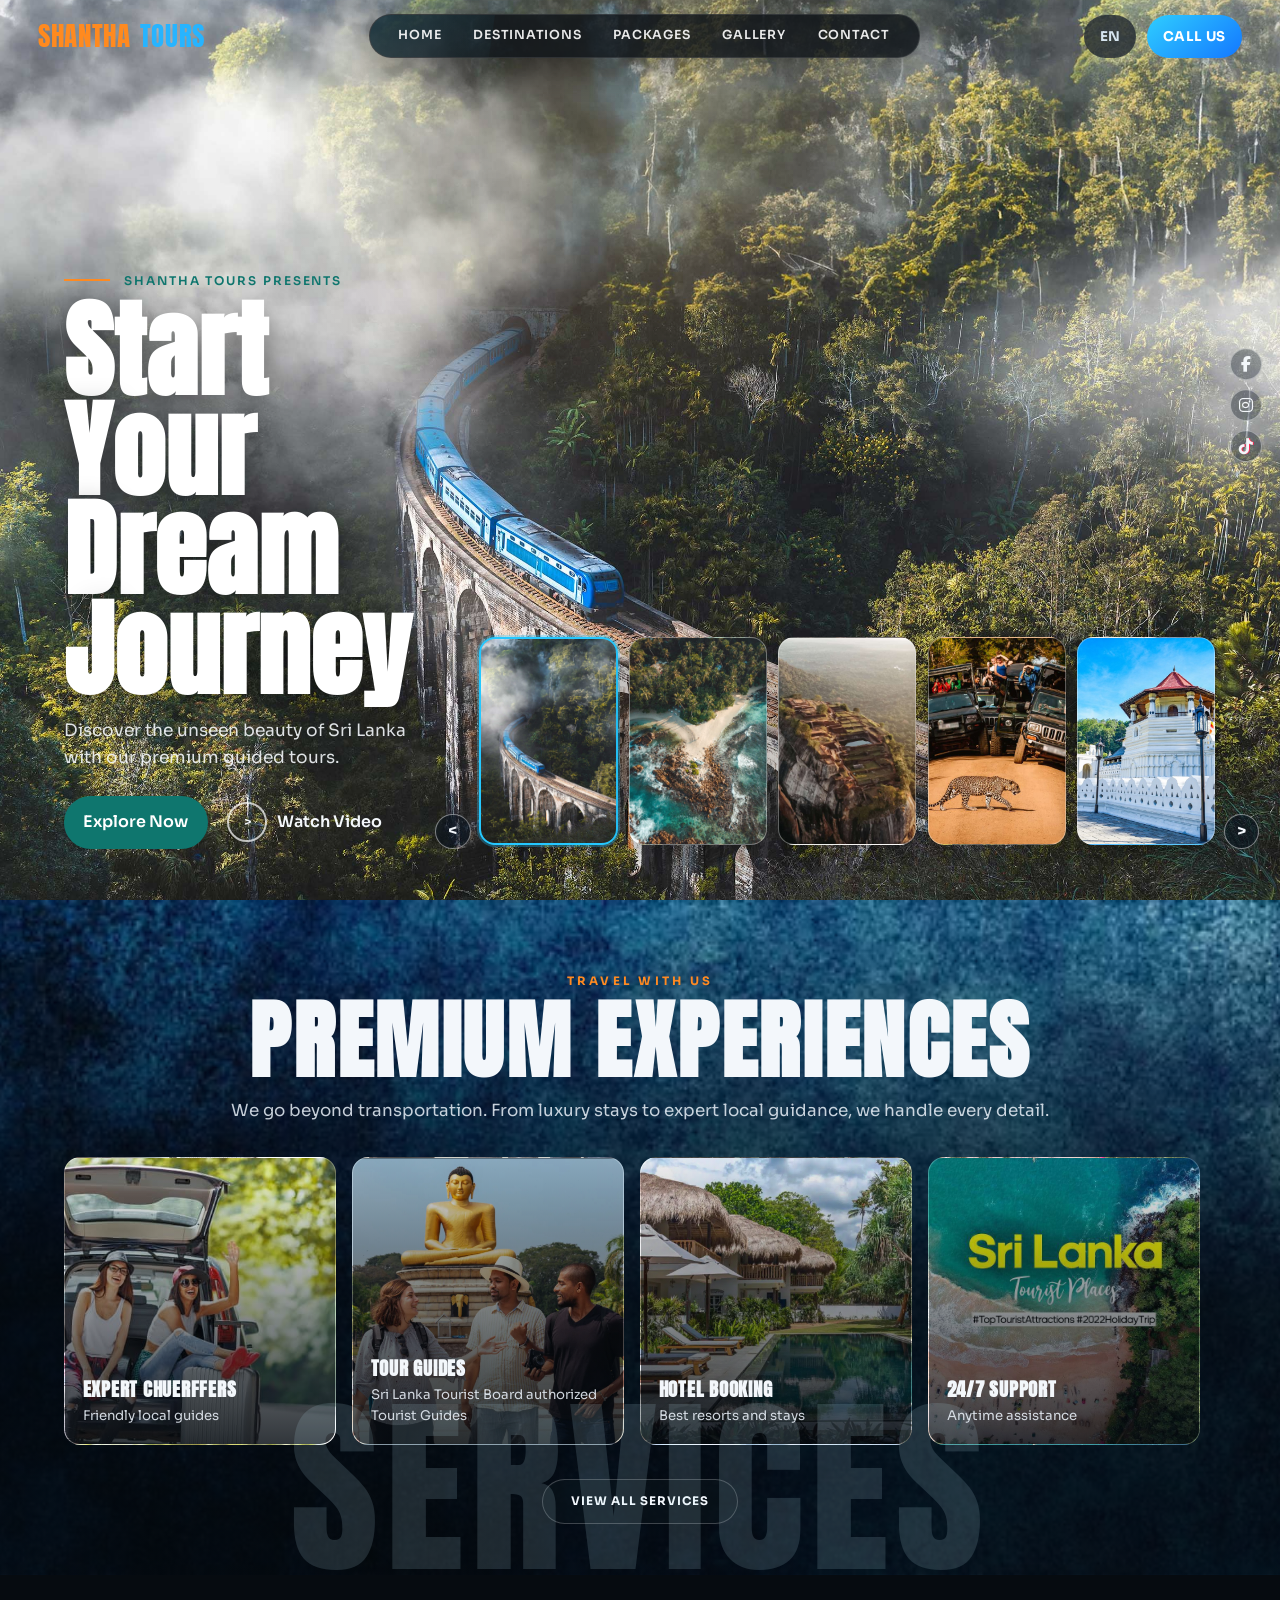
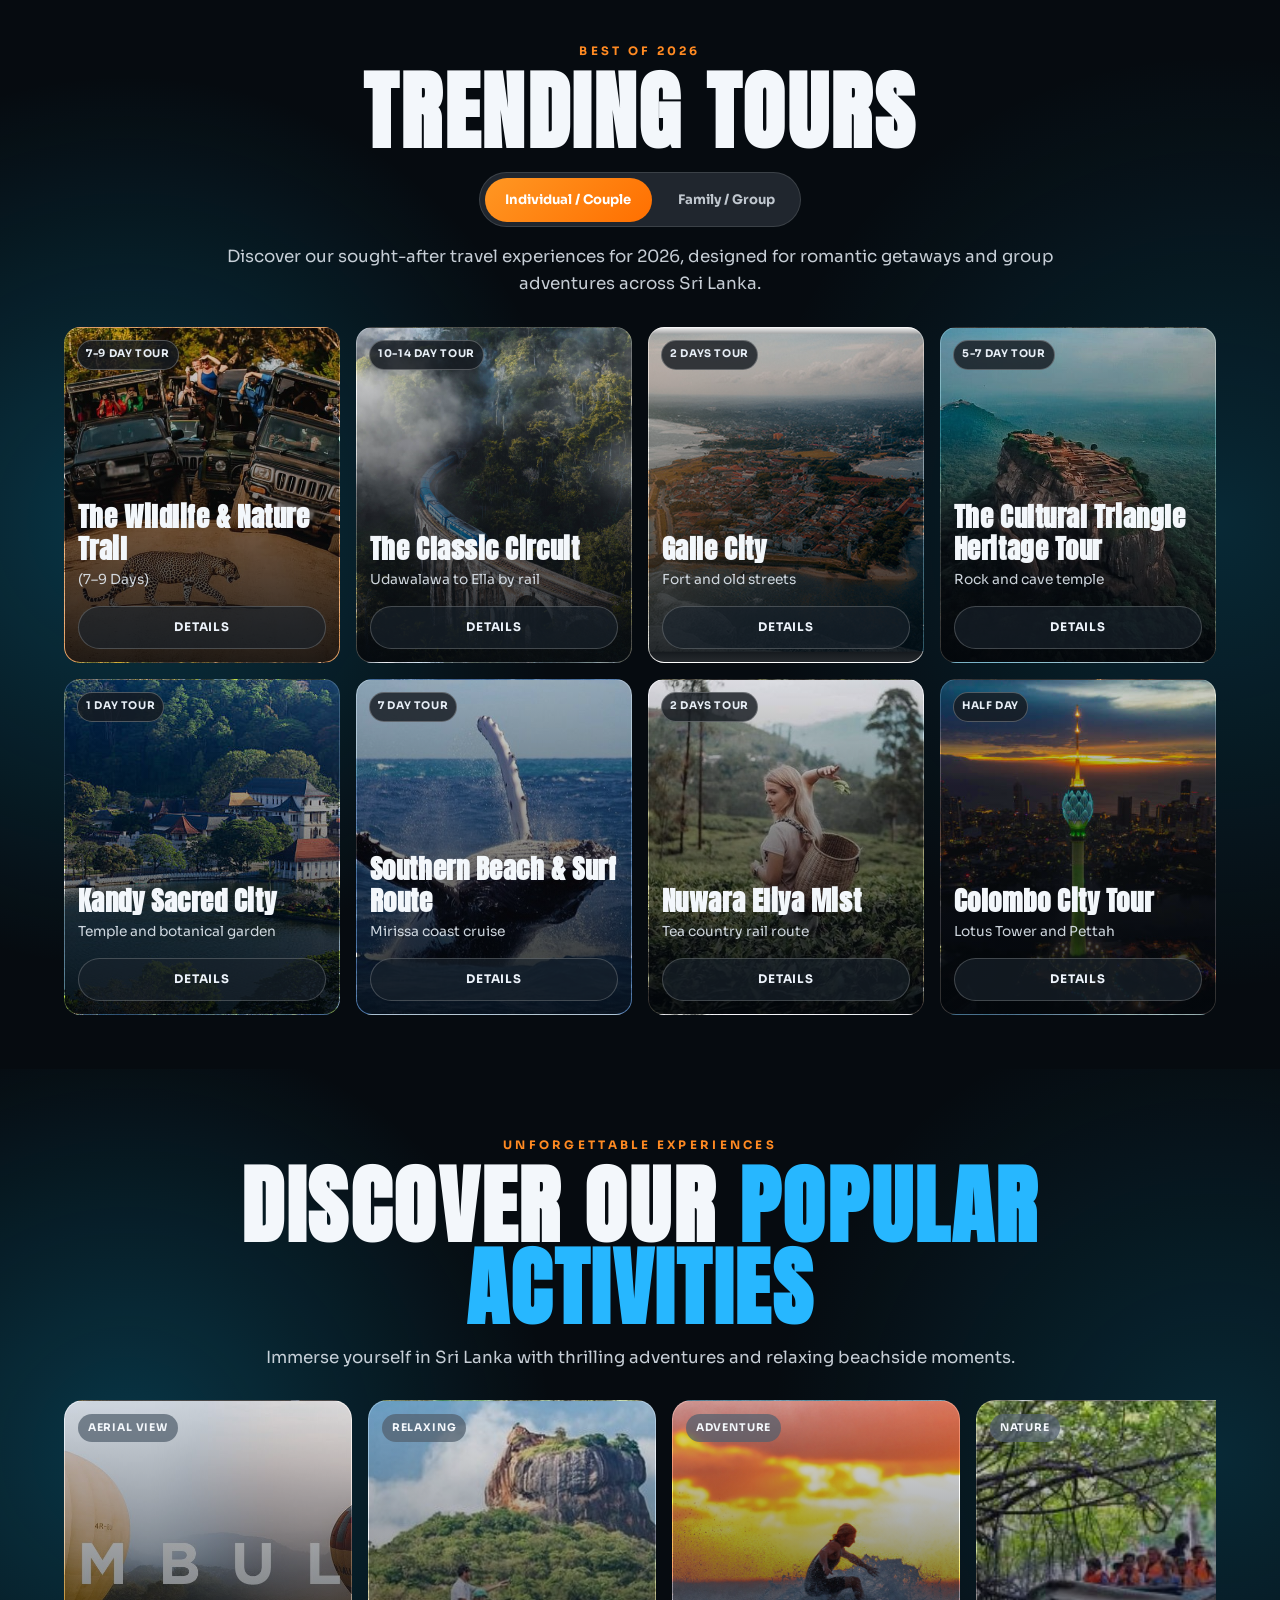
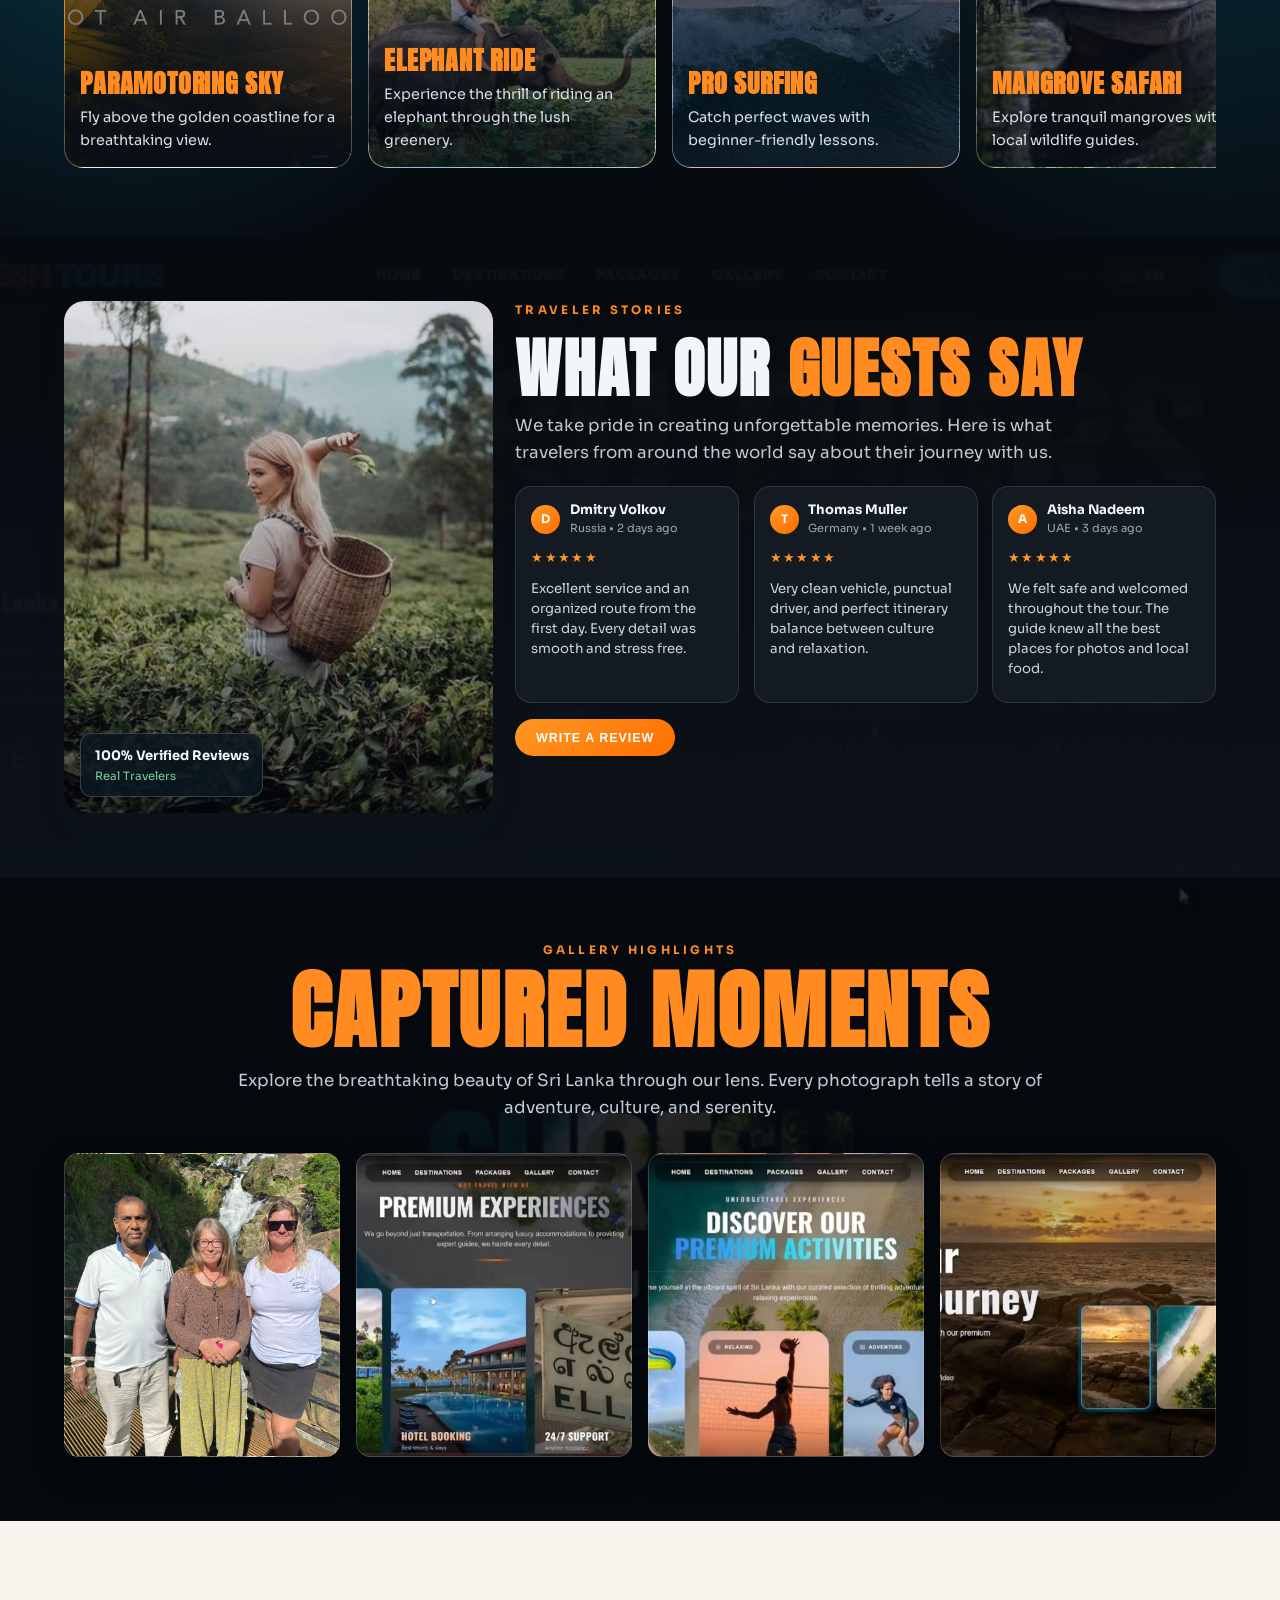
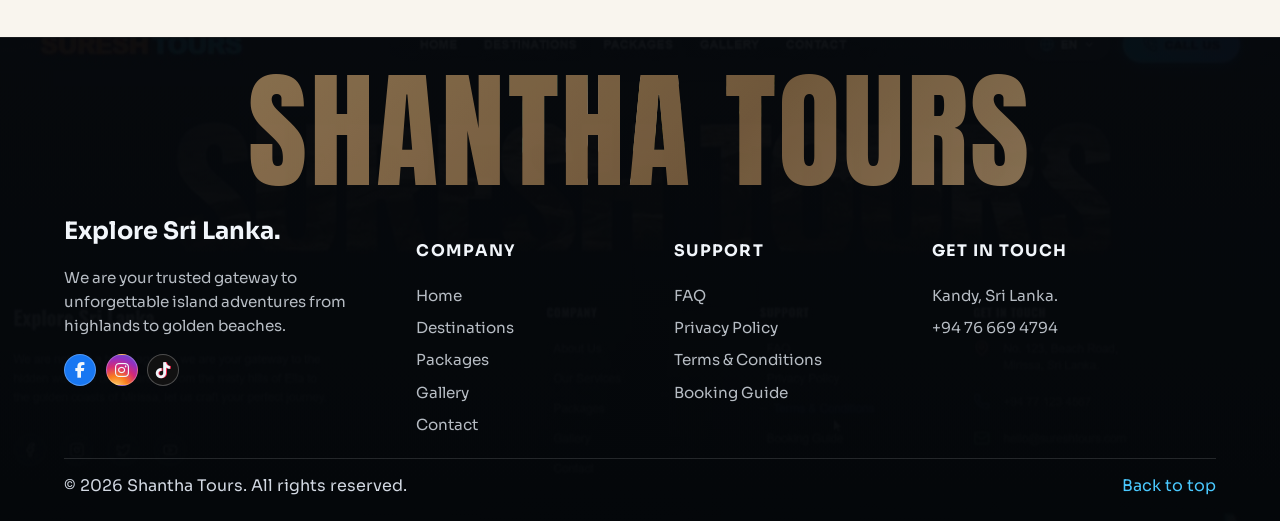
==== commit d92aef7d: "Hero sec contents updated" ====
--- a/index.html
+++ b/index.html
@@ -47,7 +47,7 @@
 
     <div class="header-tools">
       <button class="lang-pill" type="button">EN</button>
-      <a href="https://wa.me/94777807055" target="_blank" rel="noopener" class="call-pill">CALL US</a>
+      <a href="https://wa.me/94766694794" target="_blank" rel="noopener" class="call-pill">CALL US</a>
     </div>
   </header>
 
@@ -92,11 +92,16 @@
       <h2>Premium Experiences</h2>
       <p class="section-copy">We go beyond transportation. From luxury stays to expert local guidance, we handle every detail.</p>
 
+
       <div class="service-strip">
         <article class="svc-card" style="background-image: url('assets/SE11.jpg')">
           <h3>Expert Chuerffers</h3>
           <p>Friendly local guides</p>
         </article>
+        <article class="svc-card" style="background-image: url('assets/tour-guides.png')" data-fallback="assets/SE11.jpg">
+          <h3>Tour Guides</h3>
+          <p>Sri Lanka Tourist Board authorized Tourist Guides</p>
+        </article>
         <article class="svc-card" style="background-image: url('assets/SE2.png')">
           <h3>Hotel Booking</h3>
           <p>Best resorts and stays</p>
@@ -134,14 +139,14 @@
 
       <div class="tour-grid" id="gallery">
         <article class="tour-card" style="background-image: url('assets/SE4.jpg')" data-tour-description="Experience the thrill of Yala with a guided jeep safari and a scenic hill-country transfer through Ella." data-tour-features="Luxury Safari Jeep|Expert Guide|Lunch Buffet">
-          <span class="tour-badge">1 Day Tour</span>
-          <h3>Yala National Park</h3>
-          <p>Yala Block 1</p>
+          <span class="tour-badge">7-9 Day Tour</span>
+          <h3>The Wildlife & Nature Trail </h3>
+          <p>(7–9 Days)</p>
           <a href="#" class="tour-cta">Details</a>
         </article>
         <article class="tour-card" style="background-image: url('assets/MH4.jpg')" data-tour-description="Ride through tea-country rail views and waterfalls, then enjoy a curated adventure day around Ella." data-tour-features="Scenic Train Segment|Hill Country Viewpoints|Local Guide">
-          <span class="tour-badge">1 Day Tour</span>
-          <h3>Ella</h3>
+          <span class="tour-badge">10-14 Day Tour</span>
+          <h3>The Classic Circuit</h3>
           <p>Udawalawa to Ella by rail</p>
           <a href="#" class="tour-cta">Details</a>
         </article>
@@ -152,8 +157,8 @@
           <a href="#" class="tour-cta">Details</a>
         </article>
         <article class="tour-card" style="background-image: url('assets/sigiriya.jpg')" data-tour-description="Discover Sri Lanka's iconic rock fortress and cave temples with immersive storytelling and guided access." data-tour-features="Sigiriya Climb|Temple Visit|Private Driver">
-          <span class="tour-badge">1 Day Tour</span>
-          <h3>Sigiriya & Dambulla</h3>
+          <span class="tour-badge">5-7 Day Tour</span>
+          <h3>The Cultural Triangle Heritage Tour</h3>
           <p>Rock and cave temple</p>
           <a href="#" class="tour-cta">Details</a>
         </article>
@@ -164,8 +169,8 @@
           <a href="#" class="tour-cta">Details</a>
         </article>
         <article class="tour-card" style="background-image: url('assets/Whale watching Mirissa.jpg')" data-tour-description="Cruise along Mirissa's coast for unforgettable blue whale encounters with a comfortable guided boat experience." data-tour-features="Whale Cruise|Safety Gear|Breakfast Onboard">
-          <span class="tour-badge">1 Day Tour</span>
-          <h3>Whale Watching</h3>
+          <span class="tour-badge">7 Day Tour</span>
+          <h3>Southern Beach & Surf Route</h3>
           <p>Mirissa coast cruise</p>
           <a href="#" class="tour-cta">Details</a>
         </article>
@@ -228,7 +233,7 @@
     </section>
 
     <section class="guest-reviews section-reveal" aria-label="What our guests say">
-      <div class="guest-media" style="background-image: url('assets/MH4.jpg')">
+      <div class="guest-media" style="background-image: url('assets/nuwarae.jpg')">
         <div class="guest-media-pill">
           <strong>100% Verified Reviews</strong>
           <span>Real Travelers</span>
@@ -328,7 +333,7 @@
       </div>
 
       <div class="moments-grid">
-        <article class="moment-card" style="background-image: url('momernts.jpeg')"></article>
+        <article class="moment-card" style="background-image: url('assets/Guests1.jpeg')"></article>
         <article class="moment-card" style="background-image: url('experiences.jpeg')"></article>
         <article class="moment-card" style="background-image: url('premium activities.jpeg')"></article>
         <article class="moment-card" style="background-image: url('main header.jpeg')"></article>
@@ -369,9 +374,8 @@
 
       <section>
         <h4>Get In Touch</h4>
-        <p>No. 21, Castel Lane, Kandy, Sri Lanka.</p>
-        <p>+94 77 780 7055</p>
-        <p>shanthatraders.businessmail@gmail.com</p>
+        <p>Kandy, Sri Lanka.</p>
+        <p>+94 76 669 4794</p>
       </section>
     </div>
 
--- a/style.css
+++ b/style.css
@@ -773,6 +773,97 @@
   overflow-x: auto;
   padding-bottom: 0.7rem;
   scroll-snap-type: x mandatory;
+}
+
+.dest-search {
+  margin-top: 1.25rem;
+  display: flex;
+  justify-content: flex-start;
+}
+
+.destination-search-input {
+  width: min(38rem, 100%);
+  max-width: 100%;
+  padding: 0.65rem 0.9rem;
+  border-radius: 999px;
+  border: 1px solid rgba(255,255,255,0.12);
+  background: rgba(255,255,255,0.03);
+  color: #f3f7fa;
+  font: inherit;
+  outline: none;
+  transition: box-shadow 0.18s ease, border-color 0.18s ease;
+}
+
+.destination-search-input::placeholder {
+  color: rgba(243,246,250,0.6);
+}
+
+/* Header search styling for destinations page */
+.page-destinations .header-tools {
+  display: flex;
+  flex-direction: column;
+  align-items: flex-end;
+  gap: 0.45rem;
+}
+
+.page-destinations .header-search {
+  display: flex;
+  align-items: center;
+}
+
+.page-destinations .header-search .destination-search-input {
+  width: 20rem;
+  max-width: 38vw;
+  padding: 0.55rem 0.9rem;
+  border-radius: 999px;
+  border: 1px solid rgba(19,119,255,0.22);
+  background: rgba(255,255,255,0.96);
+  color: #0b1114;
+  font: inherit;
+  outline: none;
+  transition: box-shadow 0.18s ease, border-color 0.18s ease, transform 0.12s ease;
+}
+
+.page-destinations .search-input-wrap {
+  position: relative;
+  display: inline-flex;
+  align-items: center;
+}
+
+.page-destinations .search-icon {
+  position: absolute;
+  left: 0.6rem;
+  top: 50%;
+  transform: translateY(-50%);
+  color: rgba(11,17,20,0.5);
+  font-size: 0.95rem;
+  pointer-events: none;
+}
+
+.page-destinations .header-search .destination-search-input {
+  padding-left: 2.4rem;
+}
+
+.page-destinations .header-search .destination-search-input::placeholder {
+  color: rgba(11,17,20,0.48);
+}
+
+@media (max-width: 980px) {
+  .page-destinations .header-search .destination-search-input {
+    width: 14rem;
+  }
+}
+/* kept only placeholder styling for destination search input; animations removed per request */
+
+.destination-search-input:focus {
+  box-shadow: 0 6px 18px rgba(24, 168, 255, 0.08);
+  border-color: rgba(37,200,255,0.45);
+}
+
+.no-results {
+  color: rgba(233,240,248,0.9);
+  margin-top: 1rem;
+  font-size: 0.98rem;
 }
 
 .svc-card {
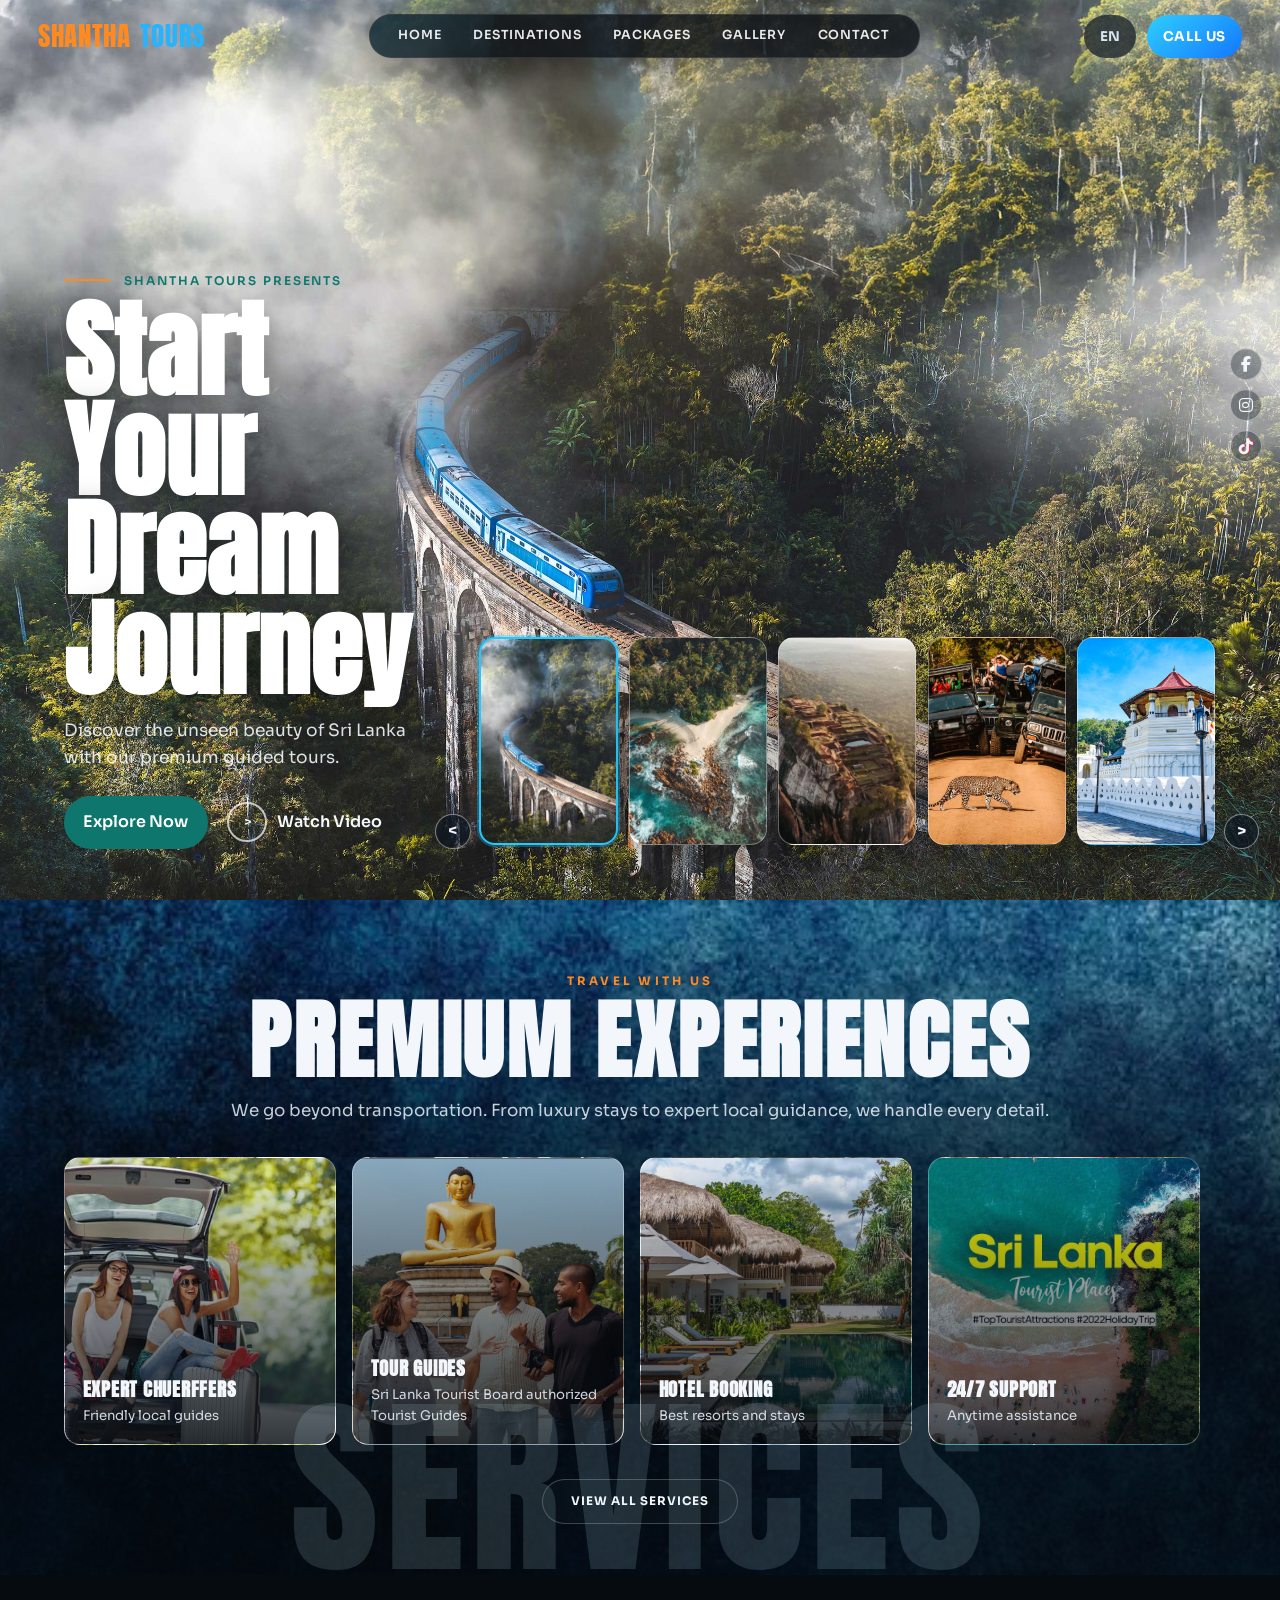
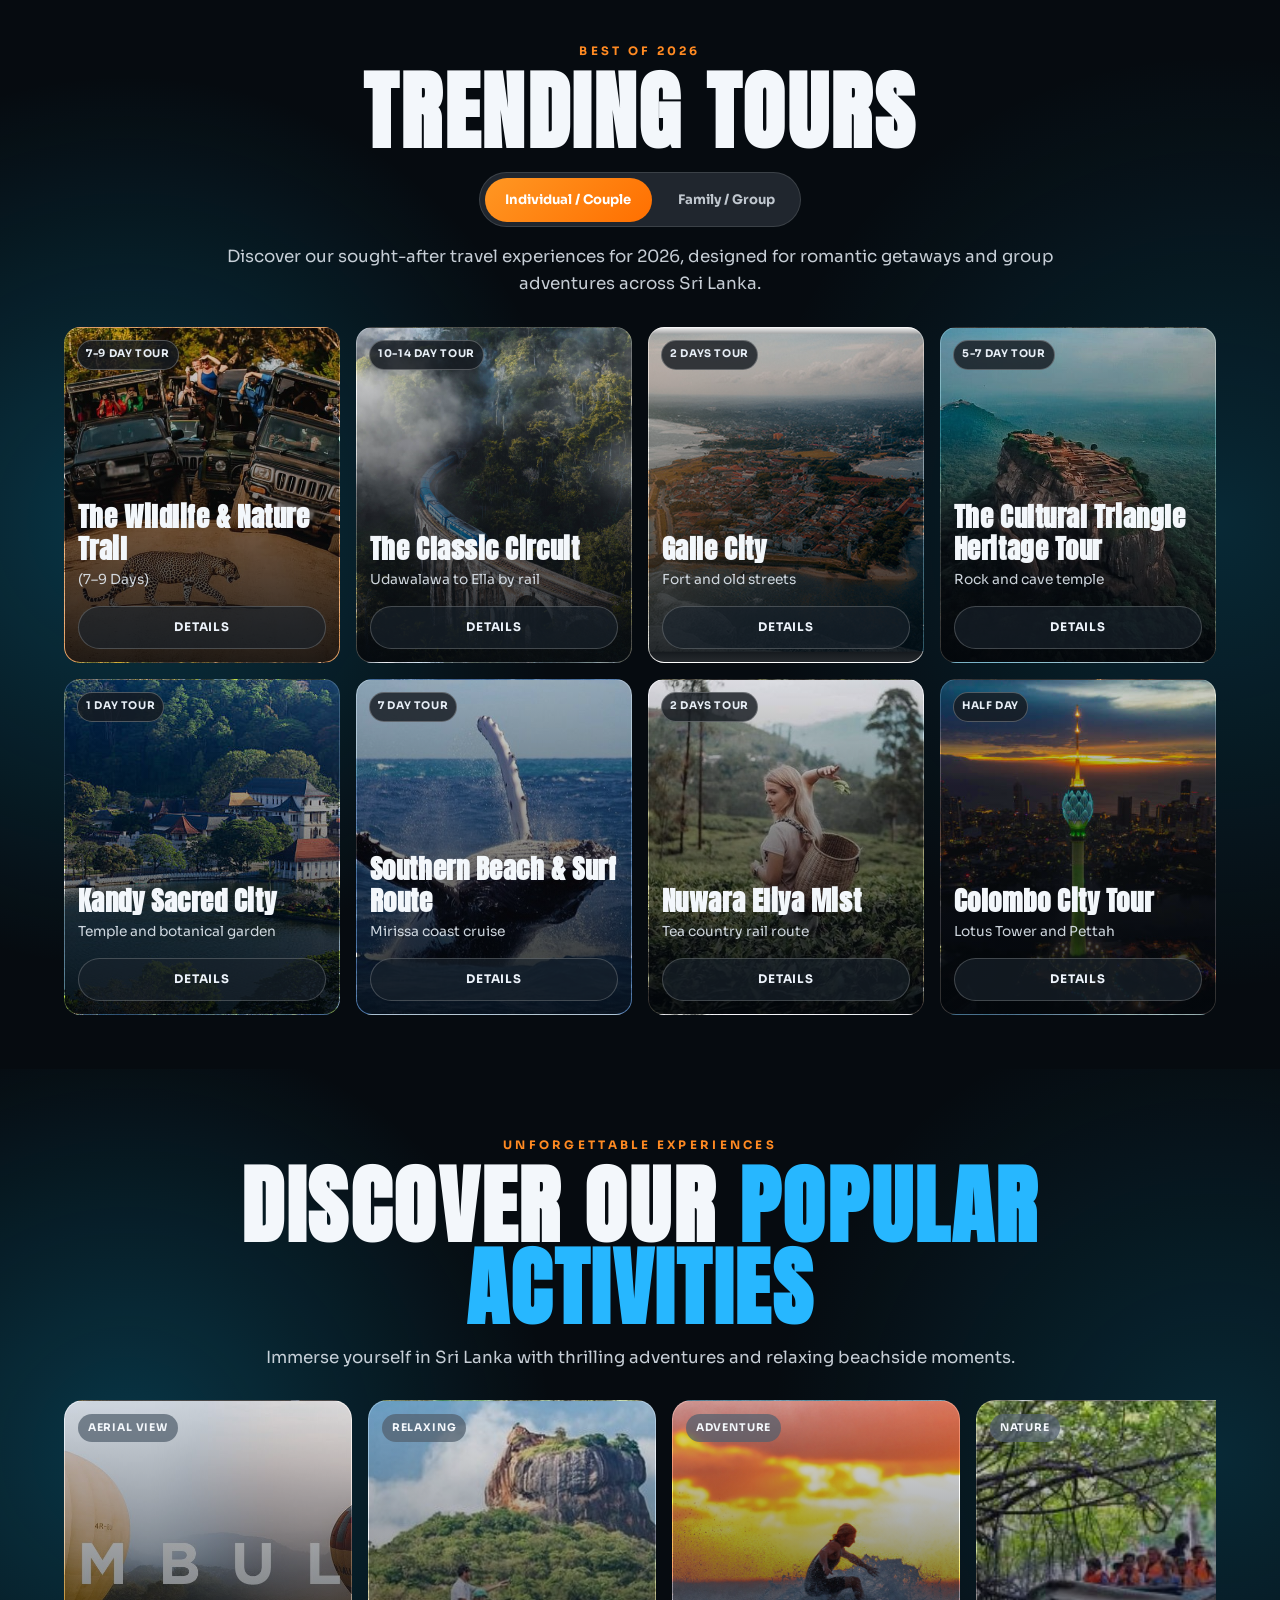
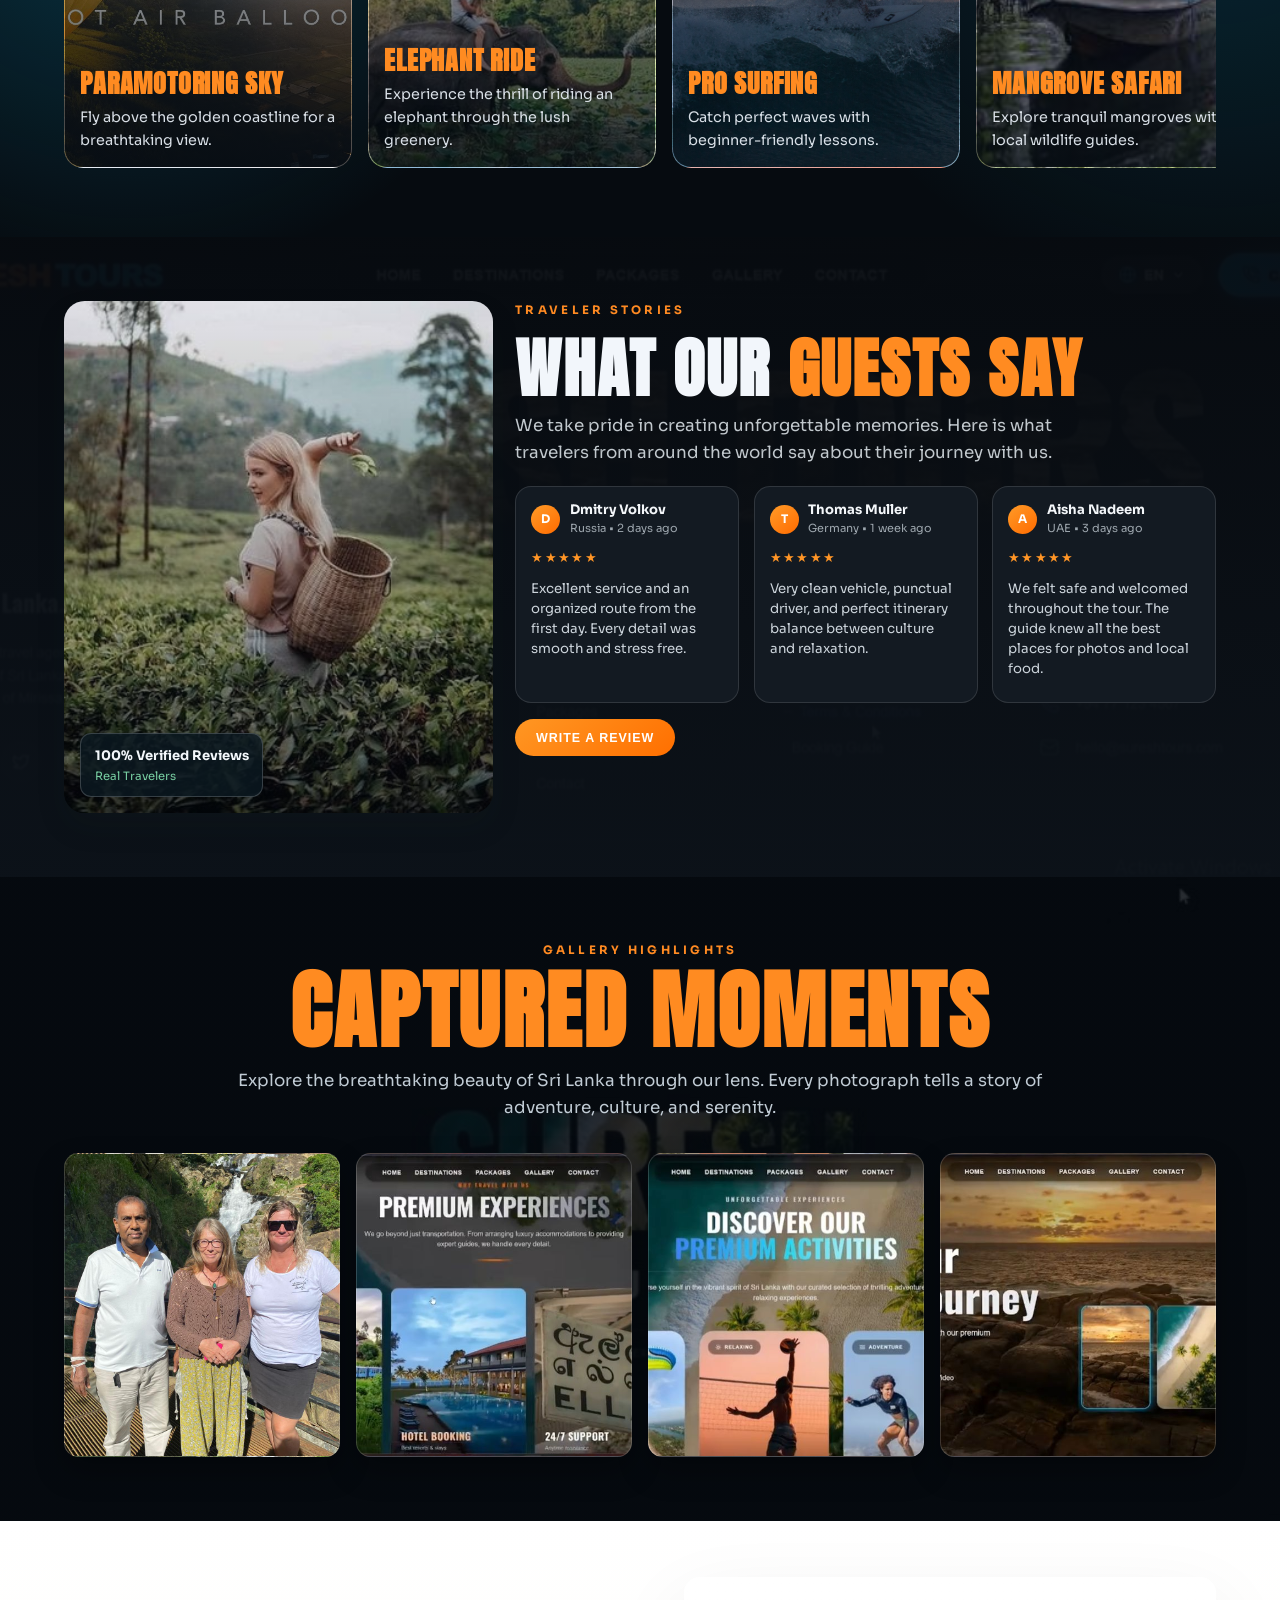
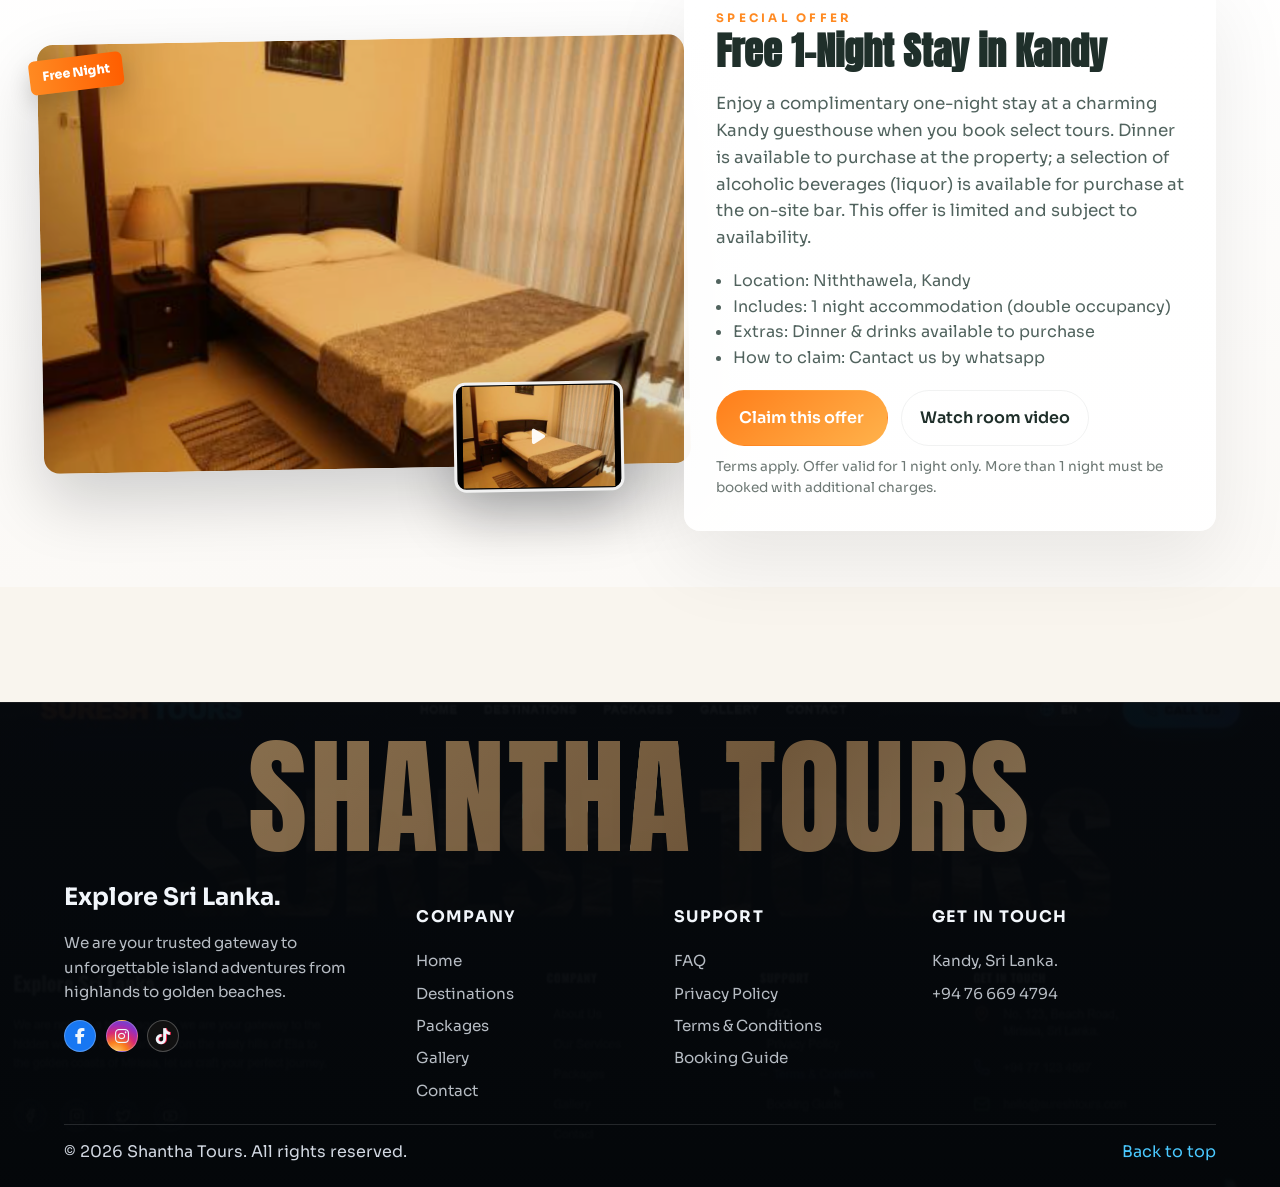
==== commit 00a01957: "adeed new section" ====
--- a/index.html
+++ b/index.html
@@ -339,6 +339,47 @@
         <article class="moment-card" style="background-image: url('main header.jpeg')"></article>
       </div>
     </section>
+    
+    <!-- Free accommodation offer -->
+    <section class="free-stay-section section-reveal" aria-label="Free one-night stay in Kandy">
+      <div class="free-stay-inner">
+        <div class="free-stay-media">
+          <div class="media-frame">
+            <span class="ribbon">Free Night</span>
+            <picture>
+              <img src="assets/accomadation.png" alt="Kandy accommodation" />
+            </picture>
+
+            <button class="video-thumb" aria-label="Play room video">
+              <video muted playsinline preload="metadata" poster="assets/accomadation.png">
+                <source src="assets/room-view.mp4" type="video/mp4">
+              </video>
+              <span class="video-play"><i class="fa-solid fa-play"></i></span>
+            </button>
+          </div>
+        </div>
+
+        <div class="free-stay-content">
+          <p class="section-kicker">Special Offer</p>
+          <h2>Free 1-Night Stay in Kandy</h2>
+          <p class="section-copy">Enjoy a complimentary one-night stay at a charming Kandy guesthouse when you book select tours. Dinner is available to purchase at the property; a selection of alcoholic beverages (liquor) is available for purchase at the on-site bar. This offer is limited and subject to availability.</p>
+
+          <ul class="offer-list">
+            <li>Location: Niththawela, Kandy</li>
+            <li>Includes: 1 night accommodation (double occupancy)</li>
+            <li>Extras: Dinner & drinks available to purchase</li>
+            <li>How to claim: Cantact us by whatsapp</li>
+          </ul>
+
+          <div class="free-stay-cta">
+            <a href="contact.html" class="btn btn-hero">Claim this offer</a>
+            <a href="assets/room-view.mp4" class="btn btn-ghost" target="_blank" rel="noopener">Watch room video</a>
+          </div>
+
+          <p class="offer-small">Terms apply. Offer valid for 1 night only. More than 1 night must be booked  with additional charges.</p>
+        </div>
+      </div>
+    </section>
   </main>
 
   <footer class="site-footer" id="contact">
--- a/style.css
+++ b/style.css
@@ -2044,6 +2044,46 @@
   transform: translateY(0);
 }
 
+/* Creative Free-stay layout */
+.free-stay-section {
+  padding: 3.5rem 5vw;
+  background: linear-gradient(180deg, #fff 0%, #fbf9f6 100%);
+  color: var(--ink);
+}
+
+.free-stay-inner {
+  display: grid;
+  grid-template-columns: 1.05fr 0.95fr;
+  gap: 2rem;
+  align-items: center;
+  max-width: 1180px;
+  margin: 0 auto;
+}
+
+.free-stay-media { position: relative; }
+.media-frame { position: relative; transform: translateX(-4%) rotate(-1deg); }
+.media-frame img { width: 110%; border-radius: 1rem; box-shadow: 0 28px 64px rgba(8,12,16,0.18); display:block; }
+
+.ribbon { position:absolute; left:-8px; top:12px; background: linear-gradient(90deg,#ff8a22,#ff5e00); color:#fff; padding:0.45rem 0.8rem; font-weight:800; border-radius:6px; transform: rotate(-6deg); box-shadow:0 10px 22px rgba(0,0,0,0.16); font-size:0.78rem; }
+
+.video-thumb { position:absolute; right:8px; bottom:-26px; width:170px; height:110px; border-radius:12px; overflow:hidden; border:3px solid rgba(255,255,255,0.95); box-shadow:0 22px 56px rgba(3,8,14,0.28); background:#000; display:inline-grid; place-items:center; cursor:pointer; }
+.video-thumb video{ width:100%; height:100%; object-fit:cover; display:block; }
+.video-play{ position:absolute; inset:0; display:grid; place-items:center; color:rgba(255,255,255,0.95); font-size:1.1rem; pointer-events:none; }
+
+.free-stay-content{ position:relative; background: linear-gradient(180deg, rgba(255,255,255,0.98), rgba(255,255,255,0.94)); padding:2rem; border-radius:1rem; box-shadow:0 30px 80px rgba(4,8,14,0.08); }
+.free-stay-content h2{ font-family: 'Anton', sans-serif; font-size: clamp(1.6rem, 3.6vw, 2.4rem); margin-bottom:0.6rem; }
+.free-stay-content .section-copy{ color:var(--muted); margin-bottom:1rem; }
+.offer-list{ margin:0.8rem 0 1.2rem 0; padding-left:1.05rem; color:var(--muted); }
+.free-stay-cta{ display:flex; gap:0.8rem; margin-bottom:0.6rem; }
+.free-stay-content .btn-hero{ background: linear-gradient(140deg,#ff7e1a,#ffb24b); padding:0.9rem 1.4rem; border-radius:999px; }
+.free-stay-content .btn-ghost{ background:transparent; border:1px solid rgba(31,47,42,0.06); }
+.offer-small{ font-size:0.85rem; color:rgba(31,47,42,0.65); }
+
+@media (max-width: 900px){ .free-stay-inner{ grid-template-columns:1fr; } .media-frame img{ width:100%; transform: none; } .video-thumb{ position: relative; right: auto; bottom: auto; margin-top:0.8rem; } }
+
+@keyframes floatUp{ from{ transform: translateY(10px); opacity:0;} to{ transform: translateY(0); opacity:1;} }
+.free-stay-section.section-reveal{ animation: floatUp 560ms cubic-bezier(.2,.9,.2,1) both; }
+
 @media (max-width: 990px) {
   .site-header {
     top: 0.65rem;
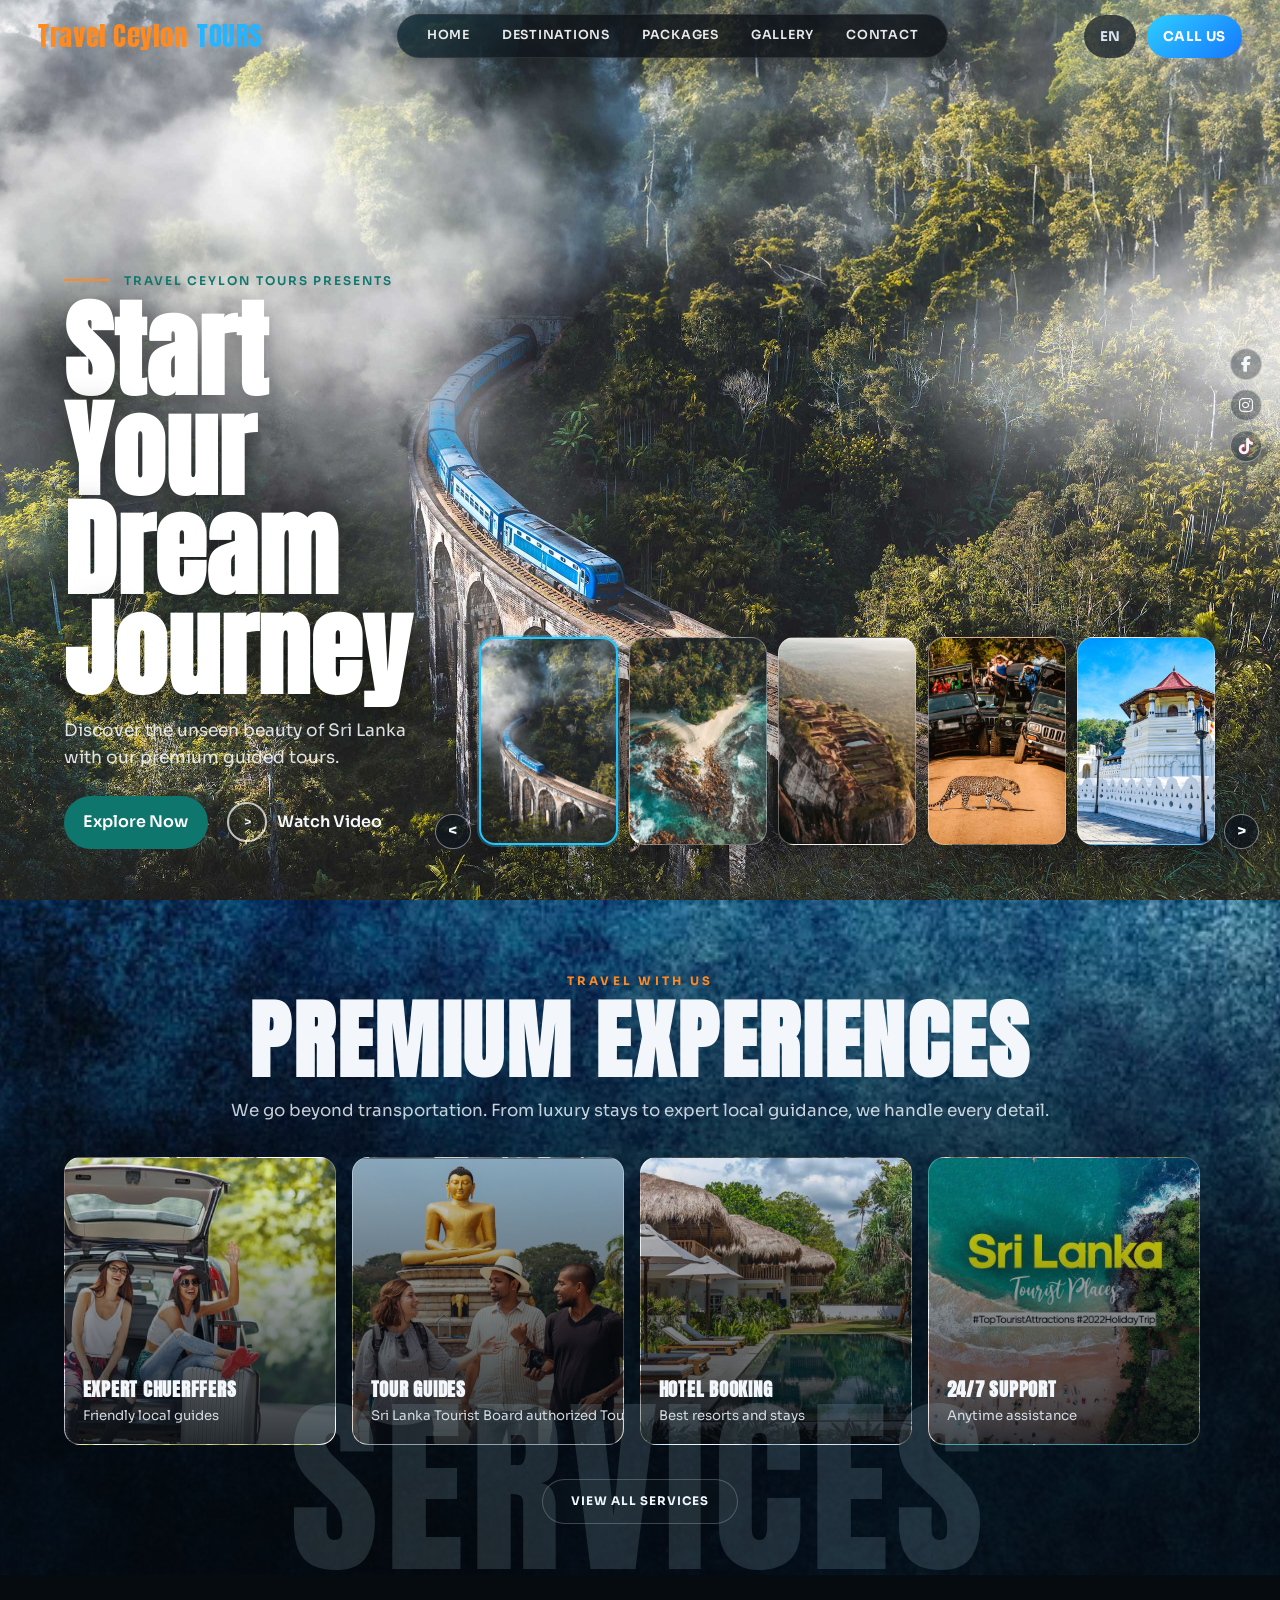
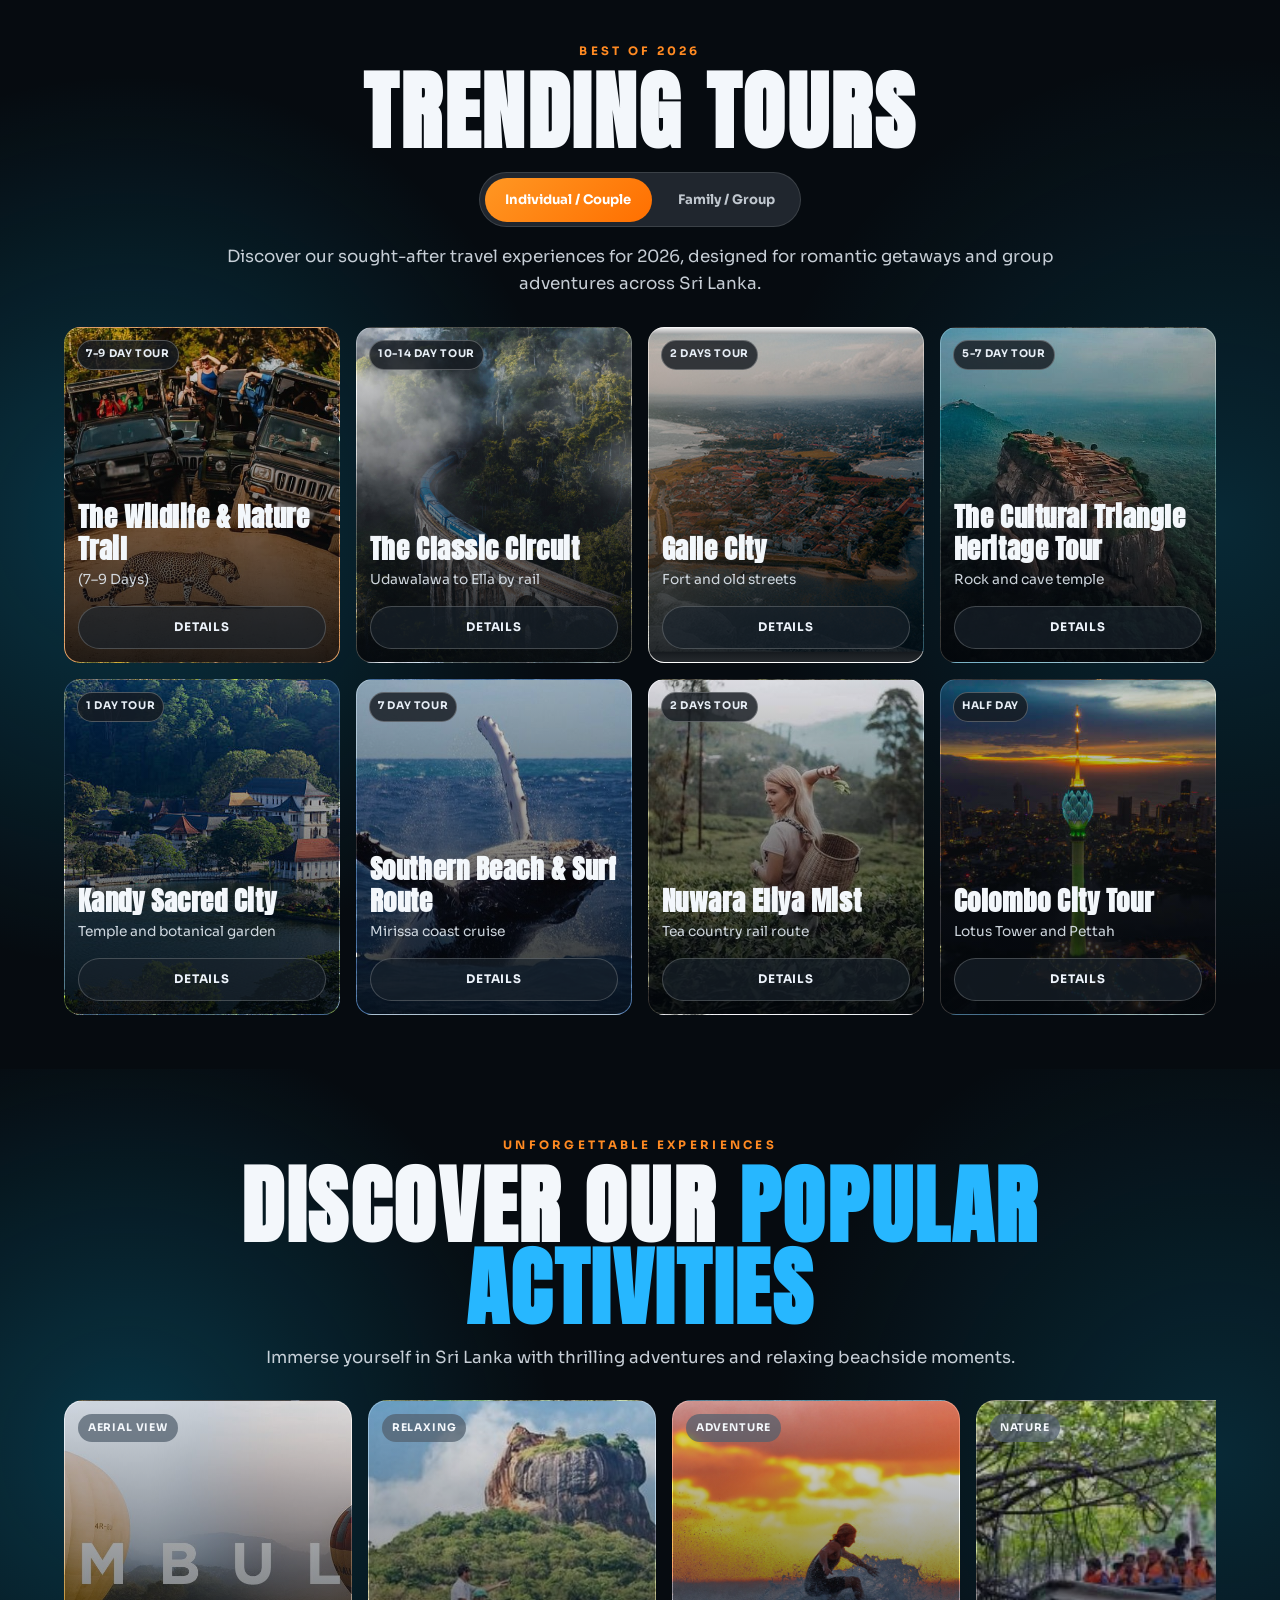
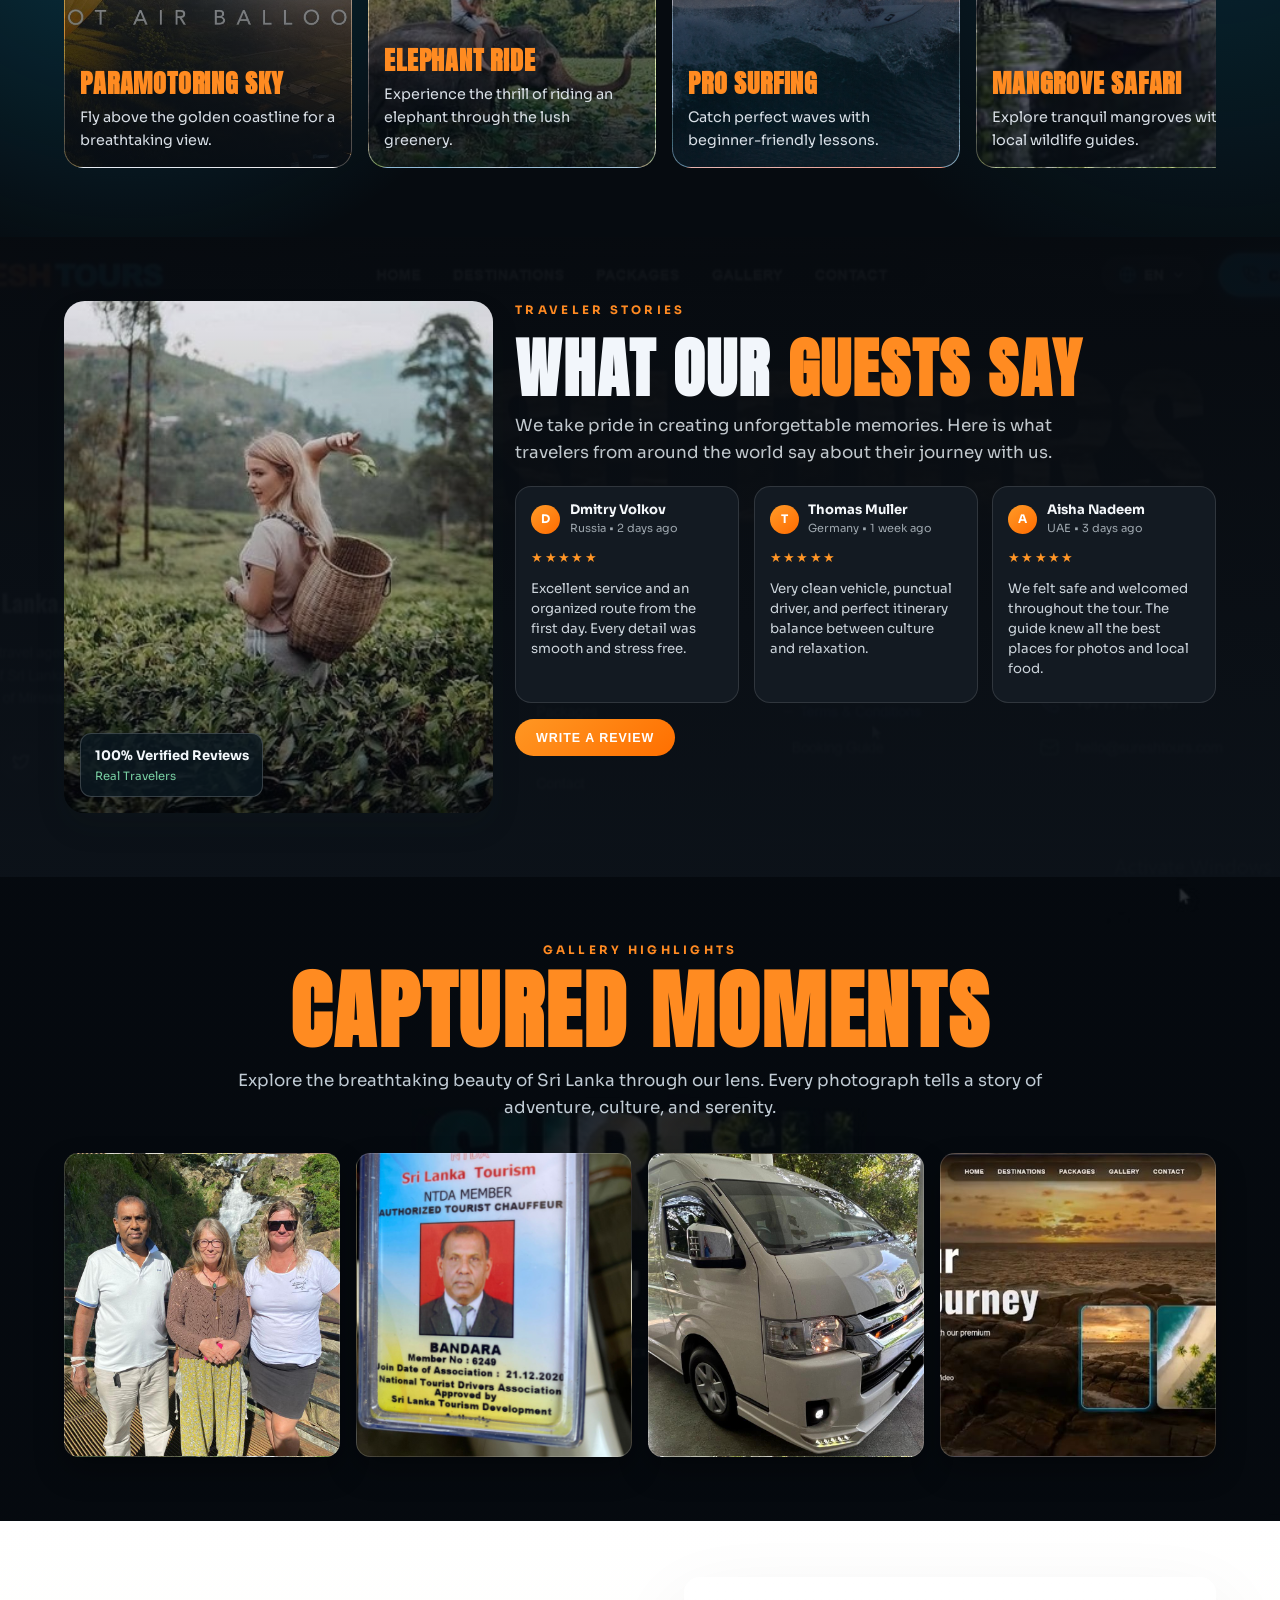
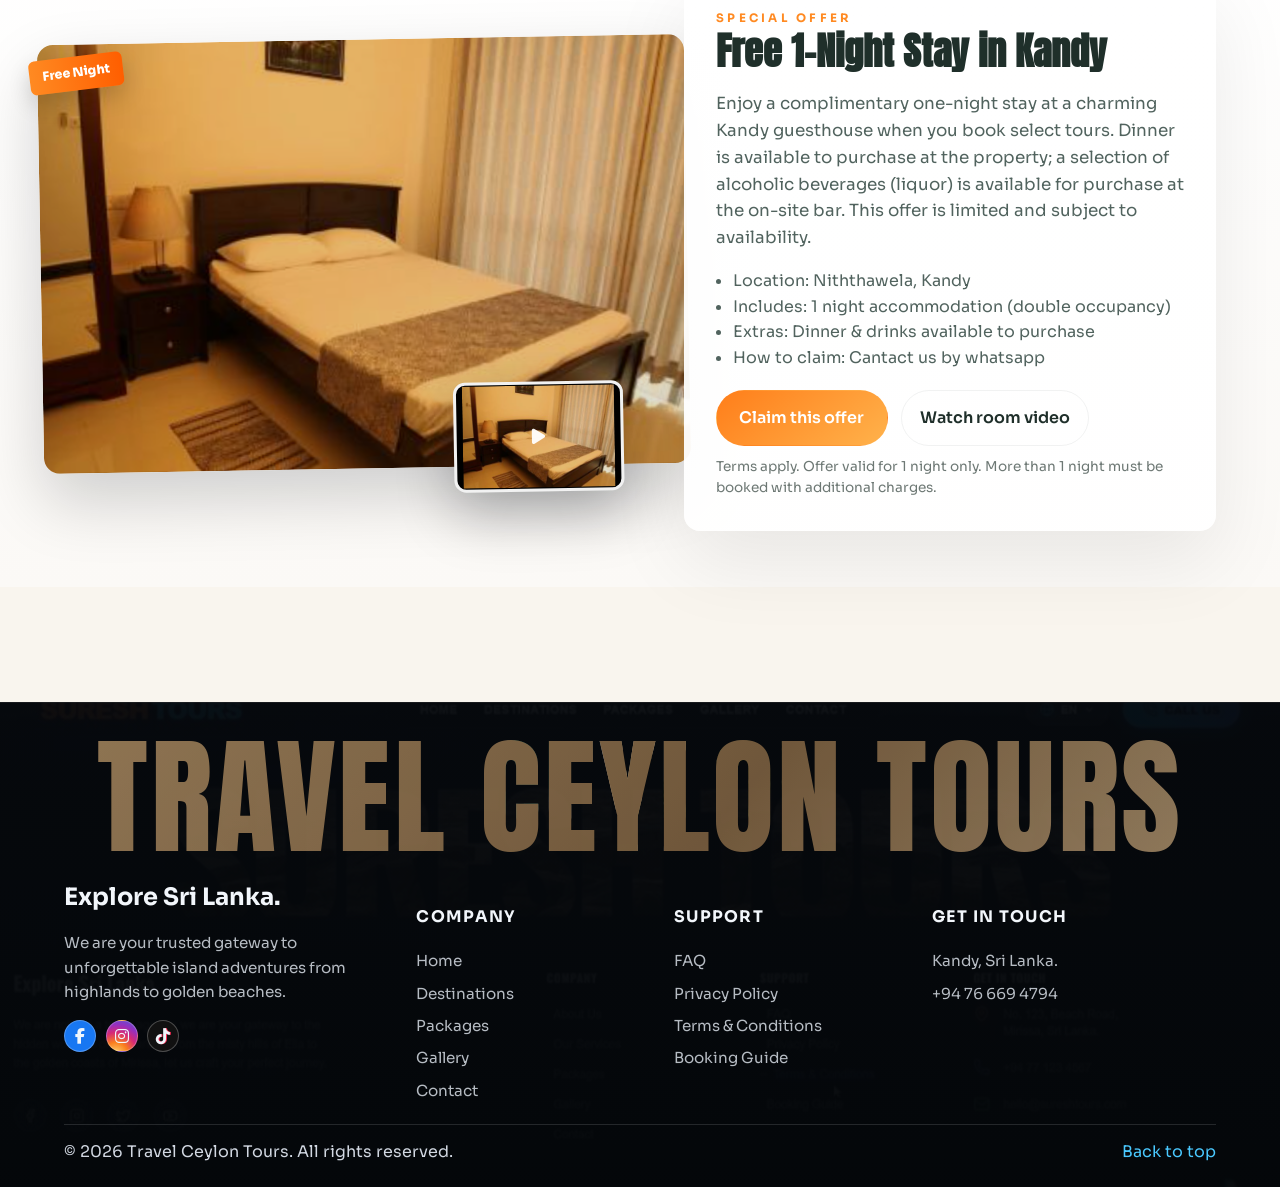
==== commit 5f8146fb: "Frontend updates" ====
--- a/index.html
+++ b/index.html
@@ -3,8 +3,8 @@
 <head>
   <meta charset="UTF-8" />
   <meta name="viewport" content="width=device-width, initial-scale=1.0" />
-  <title>Shantha Tours | Discover Sri Lanka</title>
-  <meta name="description" content="Shantha Tours crafts memorable Sri Lankan journeys with curated routes, trusted guides, and unforgettable experiences." />
+  <title>Travel Ceylon Tours | Discover Sri Lanka</title>
+  <meta name="description" content="Travel Ceylon Tours crafts memorable Sri Lankan journeys with curated routes, trusted guides, and unforgettable experiences." />
   <link rel="preconnect" href="https://fonts.googleapis.com" />
   <link rel="preconnect" href="https://fonts.gstatic.com" crossorigin />
   <link href="https://fonts.googleapis.com/css2?family=Anton&family=Sora:wght@300;400;500;600;700&family=Prata&display=swap" rel="stylesheet" />
@@ -12,9 +12,9 @@
   <link rel="stylesheet" href="style.css" />
 </head>
 <body class="is-loading">
-  <div class="loading-screen" id="loading-screen" role="status" aria-live="polite" aria-label="Loading Shantha Tours">
+  <div class="loading-screen" id="loading-screen" role="status" aria-live="polite" aria-label="Loading Travel Ceylon Tours">
     <div class="loader-brand" aria-hidden="true">
-      <p class="loader-main">SHANTHA</p>
+      <p class="loader-main">Travel Ceylon</p>
       <p class="loader-sub">TOURS</p>
       <span class="loader-line"></span>
       <p class="loader-meta">LOADING EXPERIENCE</p>
@@ -26,7 +26,7 @@
   <header class="site-header" id="top">
     <a class="brand" href="#top">
       <span class="brand-text">
-        <span class="brand-hot">SHANTHA</span>
+        <span class="brand-hot">Travel Ceylon</span>
         <span class="brand-cool">TOURS</span>
       </span>
     </a>
@@ -54,7 +54,7 @@
   <main>
     <section class="hero-showcase section-reveal" id="home" aria-label="Hero">
       <div class="hero-content">
-        <p class="eyebrow hero-kicker">Shantha Tours Presents</p>
+        <p class="eyebrow hero-kicker">Travel Ceylon Tours Presents</p>
         <h1>Start Your Dream Journey</h1>
         <p class="lead">
           Discover the unseen beauty of Sri Lanka with our premium guided tours.
@@ -94,35 +94,49 @@
 
 
       <div class="service-strip">
-        <article class="svc-card" style="background-image: url('assets/SE11.jpg')">
+        <article class="svc-card" style="background-image: url('assets/SE11.jpg')" role="button" tabindex="0" data-service-badge="Transport" data-service-description="Friendly local guides and premium transport support for smooth Sri Lanka travel." data-service-features="Private Transfers|Local Expertise|Door-to-Door Pickup">
           <h3>Expert Chuerffers</h3>
           <p>Friendly local guides</p>
         </article>
-        <article class="svc-card" style="background-image: url('assets/tour-guides.png')" data-fallback="assets/SE11.jpg">
+        <article class="svc-card" style="background-image: url('assets/tour-guides.png')" data-fallback="assets/SE11.jpg" role="button" tabindex="0" data-service-badge="Guidance" data-service-description="Sri Lanka Tourist Board authorized guides who shape the trip around your pace and interests. Available Languages: English, French, German"  data-service-features="Certified Guides|Flexible Itineraries|Local Insight">
           <h3>Tour Guides</h3>
           <p>Sri Lanka Tourist Board authorized Tourist Guides</p>
         </article>
-        <article class="svc-card" style="background-image: url('assets/SE2.png')">
+        <article class="svc-card" style="background-image: url('assets/SE2.png')" role="button" tabindex="0" data-service-badge="Stays" data-service-description="Comfortable resort and stay options selected to match your route, budget, and preferred experience." data-service-features="Curated Hotels|Best Rates|Route Matching">
           <h3>Hotel Booking</h3>
           <p>Best resorts and stays</p>
         </article>
-        <article class="svc-card" style="background-image: url('assets/SE1.jpg')">
+        <article class="svc-card" style="background-image: url('assets/SE1.jpg')" role="button" tabindex="0" data-service-badge="Support" data-service-description="Round-the-clock support so you can travel with confidence, wherever the day takes you." data-service-features="24/7 Assistance|Fast Response|Trip Coordination">
           <h3>24/7 Support</h3>
           <p>Anytime assistance</p>
         </article>
-        <article class="svc-card" style="background-image: url('assets/SE3.jpg')">
+        <article class="svc-card" style="background-image: url('assets/SE3.jpg')" role="button" tabindex="0" data-service-badge="Wildlife" data-service-description="Safari planning that puts you close to Sri Lanka's landscapes and wildlife highlights." data-service-features="Safari Routes|Expert Drivers|Park Planning">
           <h3>Book Safari Tours</h3>
           <p>Wildlife adventures</p>
         </article>
-         <article class="svc-card" style="background-image: url('assets/SE5.jpg')">
+         <article class="svc-card" style="background-image: url('assets/SE5.jpg')" role="button" tabindex="0" data-service-badge="Ocean" data-service-description="Whale watching and coastal trips arranged for the best season, safest boats, and smooth timing." data-service-features="Boat Booking|Season Advice|Ocean Trips">
           <h3>Whale Watching Tours</h3>
           <p>Wildlife adventures</p>
         </article>
       </div>
-
+ 
       <a href="#packages" class="view-services">View All Services</a>
       <p class="services-watermark" aria-hidden="true">Services</p>
     </section>
+
+    <div class="tour-modal service-modal" id="service-modal" aria-hidden="true">
+      <div class="tour-modal-panel service-modal-panel" role="dialog" aria-modal="true" aria-labelledby="service-modal-title">
+        <button class="tour-modal-close service-modal-close" type="button" aria-label="Close service details">×</button>
+        <div class="tour-modal-image service-modal-image" id="service-modal-image"></div>
+        <div class="tour-modal-content service-modal-content">
+          <p class="tour-modal-kicker" id="service-modal-kicker">Service</p>
+          <h3 id="service-modal-title">Service Title</h3>
+          <p class="tour-modal-desc" id="service-modal-desc">Service description</p>
+          <ul class="tour-modal-features service-modal-features" id="service-modal-features"></ul>
+          <a href="contact.html" class="tour-modal-book">Enquire Now</a>
+        </div>
+      </div>
+    </div>
 
     <section class="tours-section section-reveal" id="packages" aria-label="Trending tours">
       <p class="section-kicker">Best Of 2026</p>
@@ -334,8 +348,8 @@
 
       <div class="moments-grid">
         <article class="moment-card" style="background-image: url('assets/Guests1.jpeg')"></article>
-        <article class="moment-card" style="background-image: url('experiences.jpeg')"></article>
-        <article class="moment-card" style="background-image: url('premium activities.jpeg')"></article>
+        <article class="moment-card" style="background-image: url('assets/tag.jpeg')"></article>
+        <article class="moment-card" style="background-image: url('assets/vans.jpeg')"></article>
         <article class="moment-card" style="background-image: url('main header.jpeg')"></article>
       </div>
     </section>
@@ -383,7 +397,7 @@
   </main>
 
   <footer class="site-footer" id="contact">
-    <p class="footer-wordmark">SHANTHA TOURS</p>
+    <p class="footer-wordmark">Travel Ceylon Tours</p>
 
     <div class="footer-grid">
       <section>
@@ -421,7 +435,7 @@
     </div>
 
     <div class="footer-bottom">
-      <p>© <span id="year"></span> Shantha Tours. All rights reserved.</p>
+      <p>© <span id="year"></span> Travel Ceylon Tours. All rights reserved.</p>
       <a href="#top">Back to top</a>
     </div>
   </footer>
@@ -429,3 +443,5 @@
   <script src="script.js"></script>
 </body>
 </html>
+
+
--- a/style.css
+++ b/style.css
@@ -325,6 +325,48 @@
   }
 }
 
+@keyframes navLinkRise {
+  from {
+    opacity: 0;
+    transform: translateY(-8px);
+  }
+
+  to {
+    opacity: 1;
+    transform: translateY(0);
+  }
+}
+
+@media (min-width: 761px) {
+  body.nav-load-ready .main-nav {
+    animation: navDropIn 0.55s cubic-bezier(0.2, 0.8, 0.2, 1) both;
+  }
+
+  body.nav-load-ready .main-nav a {
+    animation: navLinkRise 0.38s cubic-bezier(0.2, 0.8, 0.2, 1) both;
+  }
+
+  body.nav-load-ready .main-nav a:nth-child(1) {
+    animation-delay: 0.08s;
+  }
+
+  body.nav-load-ready .main-nav a:nth-child(2) {
+    animation-delay: 0.14s;
+  }
+
+  body.nav-load-ready .main-nav a:nth-child(3) {
+    animation-delay: 0.2s;
+  }
+
+  body.nav-load-ready .main-nav a:nth-child(4) {
+    animation-delay: 0.26s;
+  }
+
+  body.nav-load-ready .main-nav a:nth-child(5) {
+    animation-delay: 0.32s;
+  }
+}
+
 .header-tools {
   display: inline-flex;
   align-items: center;
@@ -393,38 +435,12 @@
   content: "";
   position: absolute;
   inset: 0;
-  background: radial-gradient(circle at 50% 16%, rgba(246, 189, 105, 0.22), transparent 38%);
-  z-index: 1;
-  pointer-events: none;
-}
-
-.hero-showcase::after {
-  content: "";
-  position: absolute;
-  inset: -3%;
+  animation: heroRise 0.85s cubic-bezier(0.2, 0.8, 0.2, 1) forwards;
   background-image: var(--hero-image);
   background-size: cover;
   background-position: center;
   background-repeat: no-repeat;
-  transform: scale(1);
-  transform-origin: center center;
-  animation: heroZoom 18s ease-in-out infinite alternate;
-  will-change: transform;
-  z-index: 0;
-  pointer-events: none;
-}
-
-.hero-content,
-.hero-gallery,
-.social-rail {
-  position: relative;
-  z-index: 2;
-}
-
-.hero-content > * {
-  opacity: 0;
-  transform: translateY(18px);
-  animation: heroRise 0.85s cubic-bezier(0.2, 0.8, 0.2, 1) forwards;
+  z-index: -1;
 }
 
 .hero-content .hero-kicker {
@@ -773,6 +789,57 @@
   overflow-x: auto;
   padding-bottom: 0.7rem;
   scroll-snap-type: x mandatory;
+}
+
+@keyframes svcFloat {
+  from { transform: translateX(-6px); }
+  to   { transform: translateX(6px); }
+}
+
+@media (min-width: 761px) {
+  .svc-card {
+    will-change: transform;
+    animation: svcFloat 4s ease-in-out infinite alternate;
+  }
+
+  .service-strip:hover .svc-card {
+    animation-play-state: paused;
+  }
+}
+
+/* Continuous marquee for service strip (desktop only) */
+@keyframes marquee {
+  from { transform: translateX(0); }
+  to   { transform: translateX(-50%); }
+}
+
+.service-strip {
+  position: relative;
+  overflow: hidden;
+}
+
+.service-track {
+  display: flex;
+  gap: 1rem;
+  align-items: stretch;
+  white-space: nowrap;
+}
+
+@media (min-width: 761px) {
+  .service-track.is-animating {
+    animation-name: marquee;
+    animation-timing-function: linear;
+    animation-iteration-count: infinite;
+    animation-play-state: running;
+  }
+
+  .service-strip:hover .service-track.is-animating {
+    animation-play-state: paused;
+  }
+}
+
+@media (prefers-reduced-motion: reduce) {
+  .service-track.is-animating { animation: none !important; }
 }
 
 .dest-search {
@@ -884,6 +951,12 @@
   padding: 1.1rem;
   scroll-snap-align: start;
   transition: transform 0.35s ease, box-shadow 0.35s ease, border-color 0.35s ease;
+  cursor: pointer;
+}
+
+.svc-card:focus-visible {
+  outline: 2px solid #2bc9ff;
+  outline-offset: 3px;
 }
 
 .svc-card::before {
@@ -1197,6 +1270,21 @@
   color: rgba(224, 232, 241, 0.88);
   font-size: 0.95rem;
   line-height: 1.45;
+}
+
+/* Highlighted language labels inside modal descriptions */
+.tour-modal-desc .lang-list {
+  display: inline-block;
+  margin-top: 0.35rem;
+}
+.tour-modal-desc .lang {
+  display: inline-block;
+  font-weight: 700;
+  background: rgba(226, 125, 74, 0.14);
+  color: #fff;
+  padding: 0.12rem 0.45rem;
+  border-radius: 0.35rem;
+  margin-right: 0.28rem;
 }
 
 .tour-modal-features {
@@ -2320,6 +2408,13 @@
     height: 15.2rem;
   }
 
+@media (prefers-reduced-motion: reduce) {
+  .svc-card {
+    animation: none !important;
+    transform: none !important;
+  }
+}
+
   .activity-card {
     min-width: 12.8rem;
     min-height: 18.8rem;
@@ -2354,7 +2449,6 @@
   .moment-card {
     min-height: 15rem;
   }
-
   .review-modal-panel {
     width: min(93vw, 23rem);
     padding: 1rem;
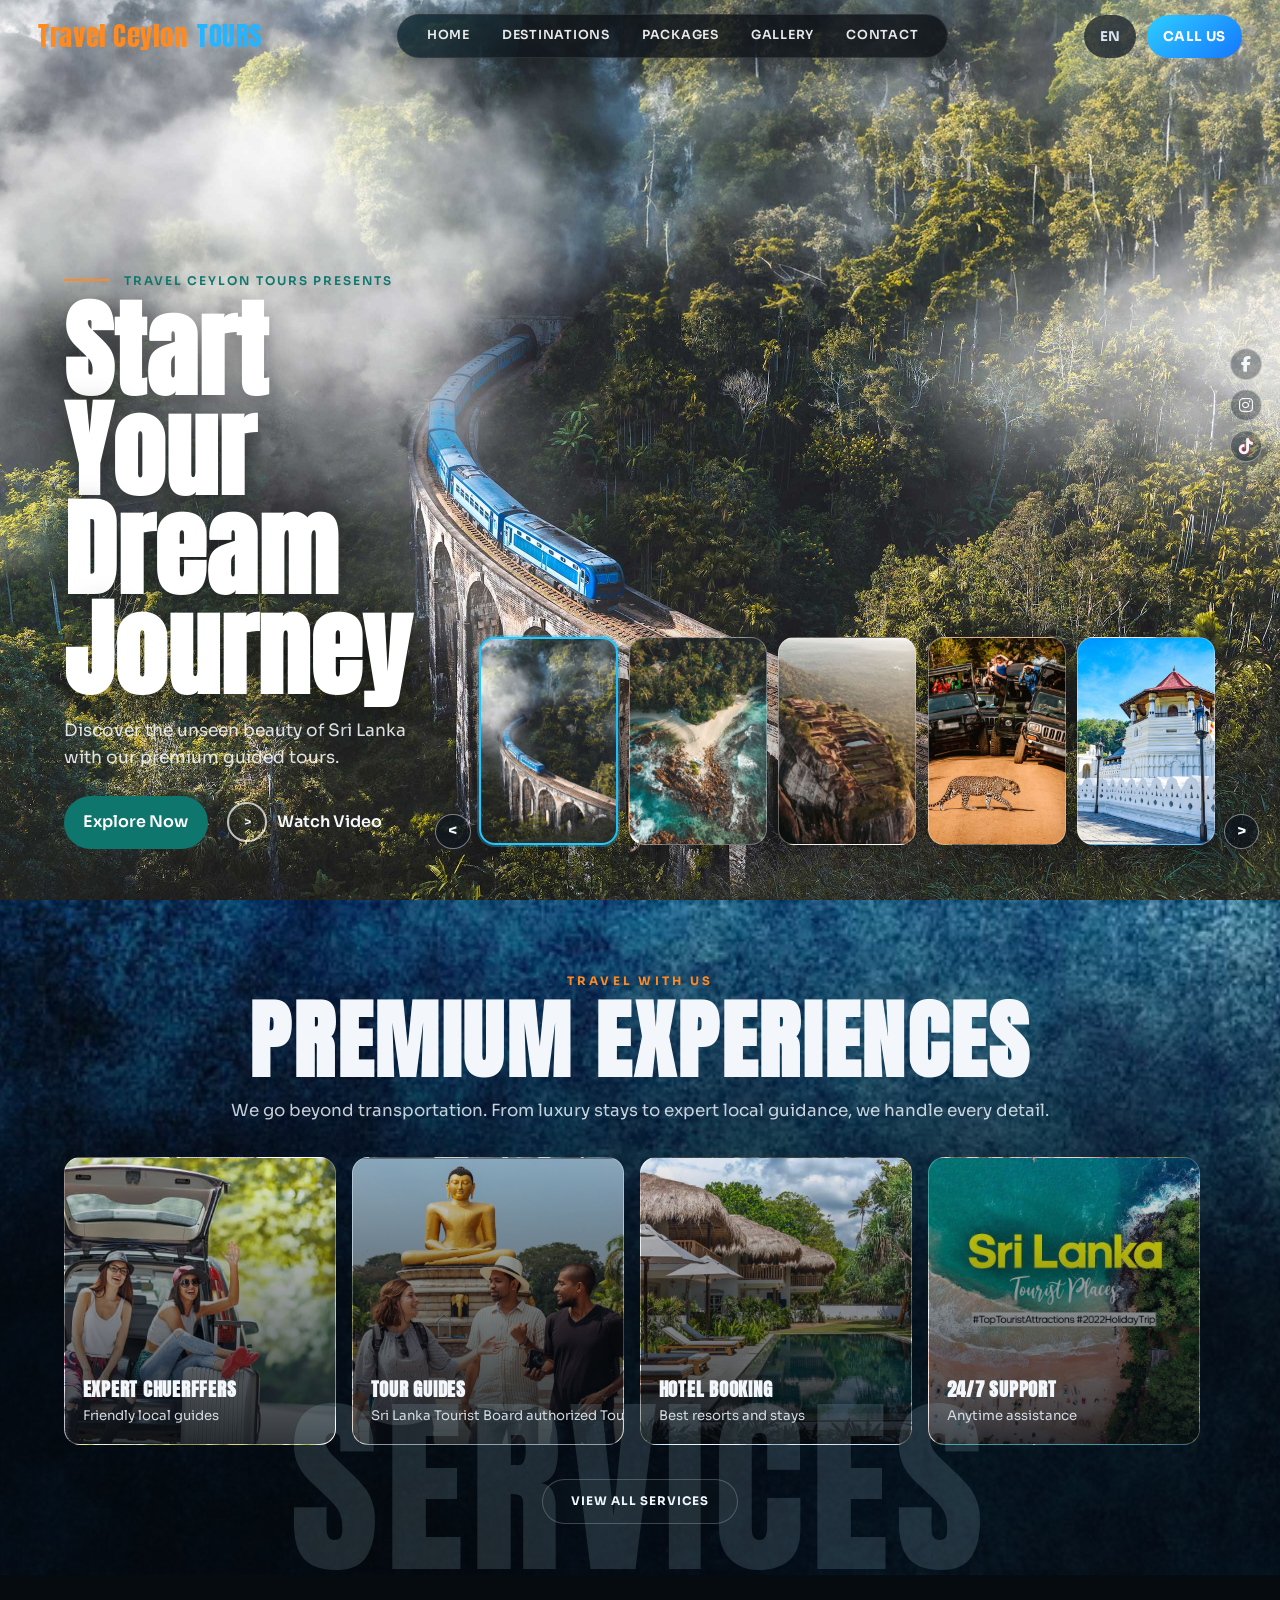
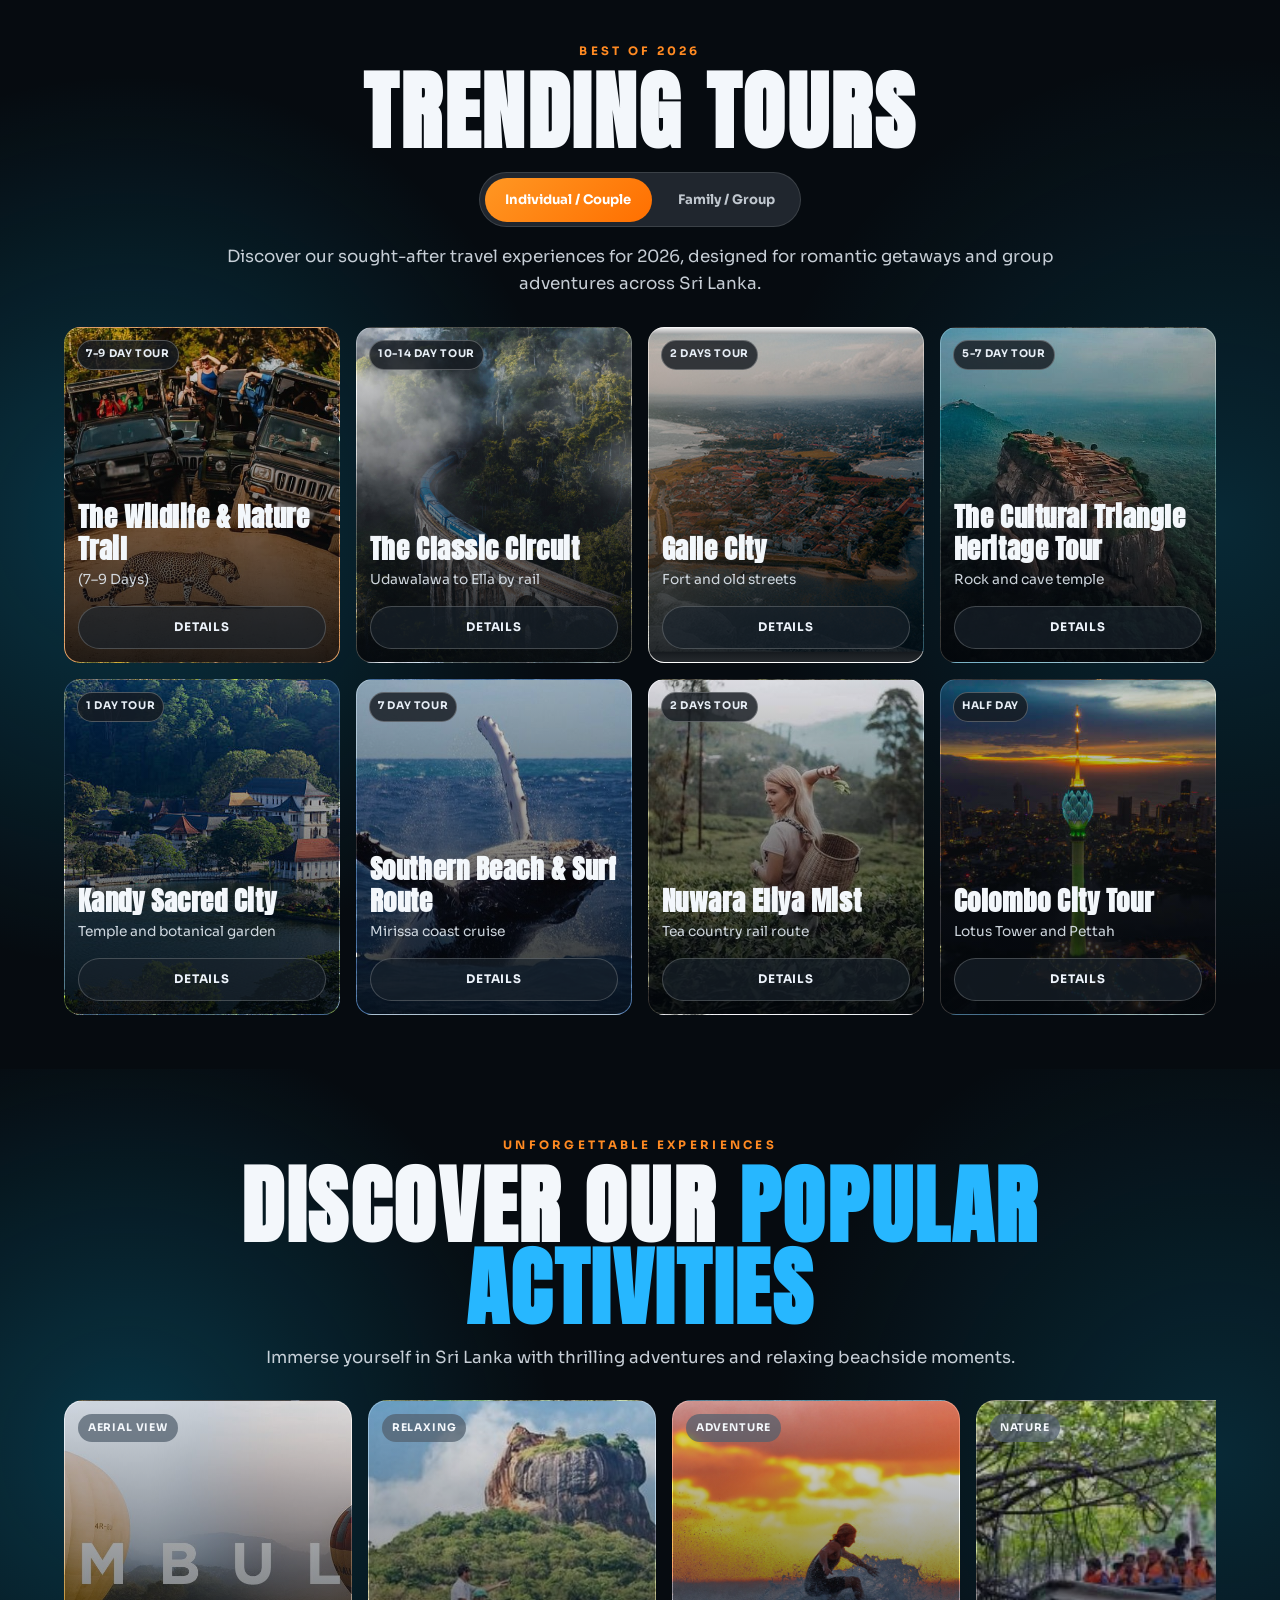
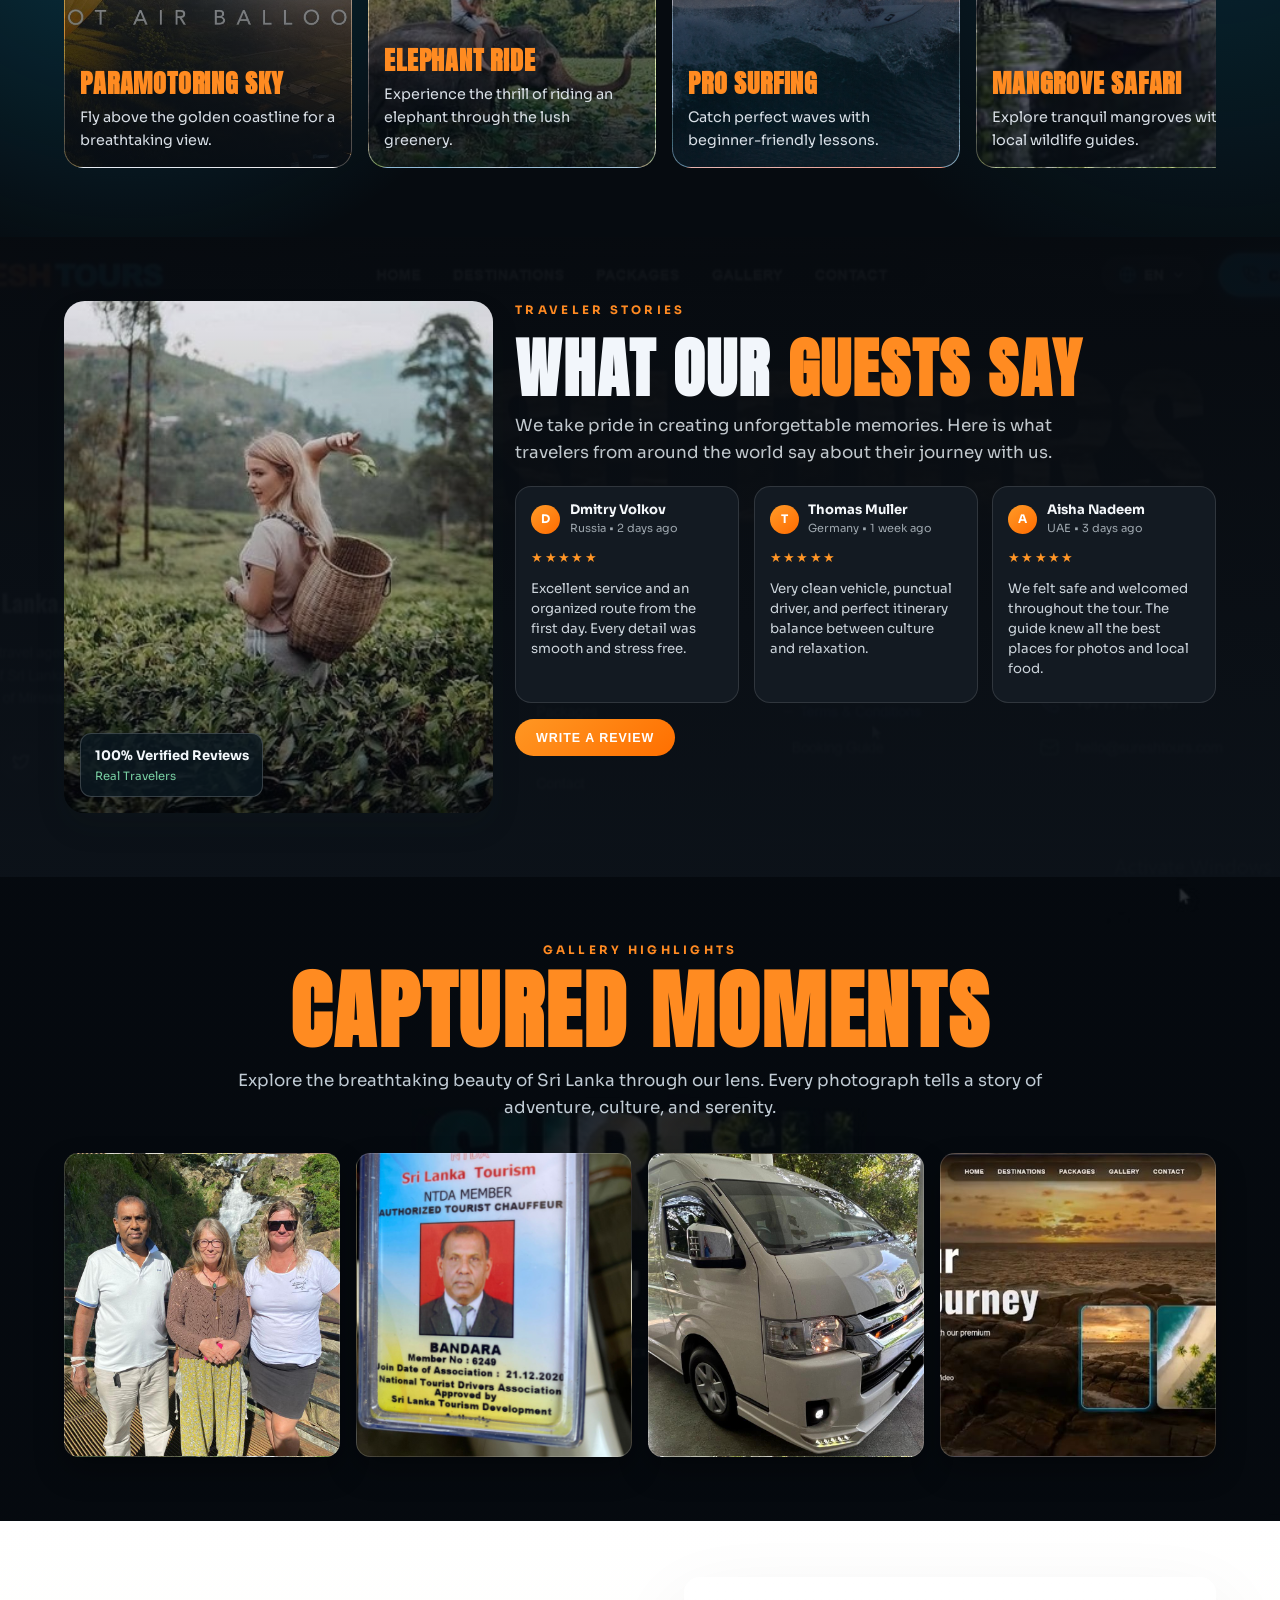
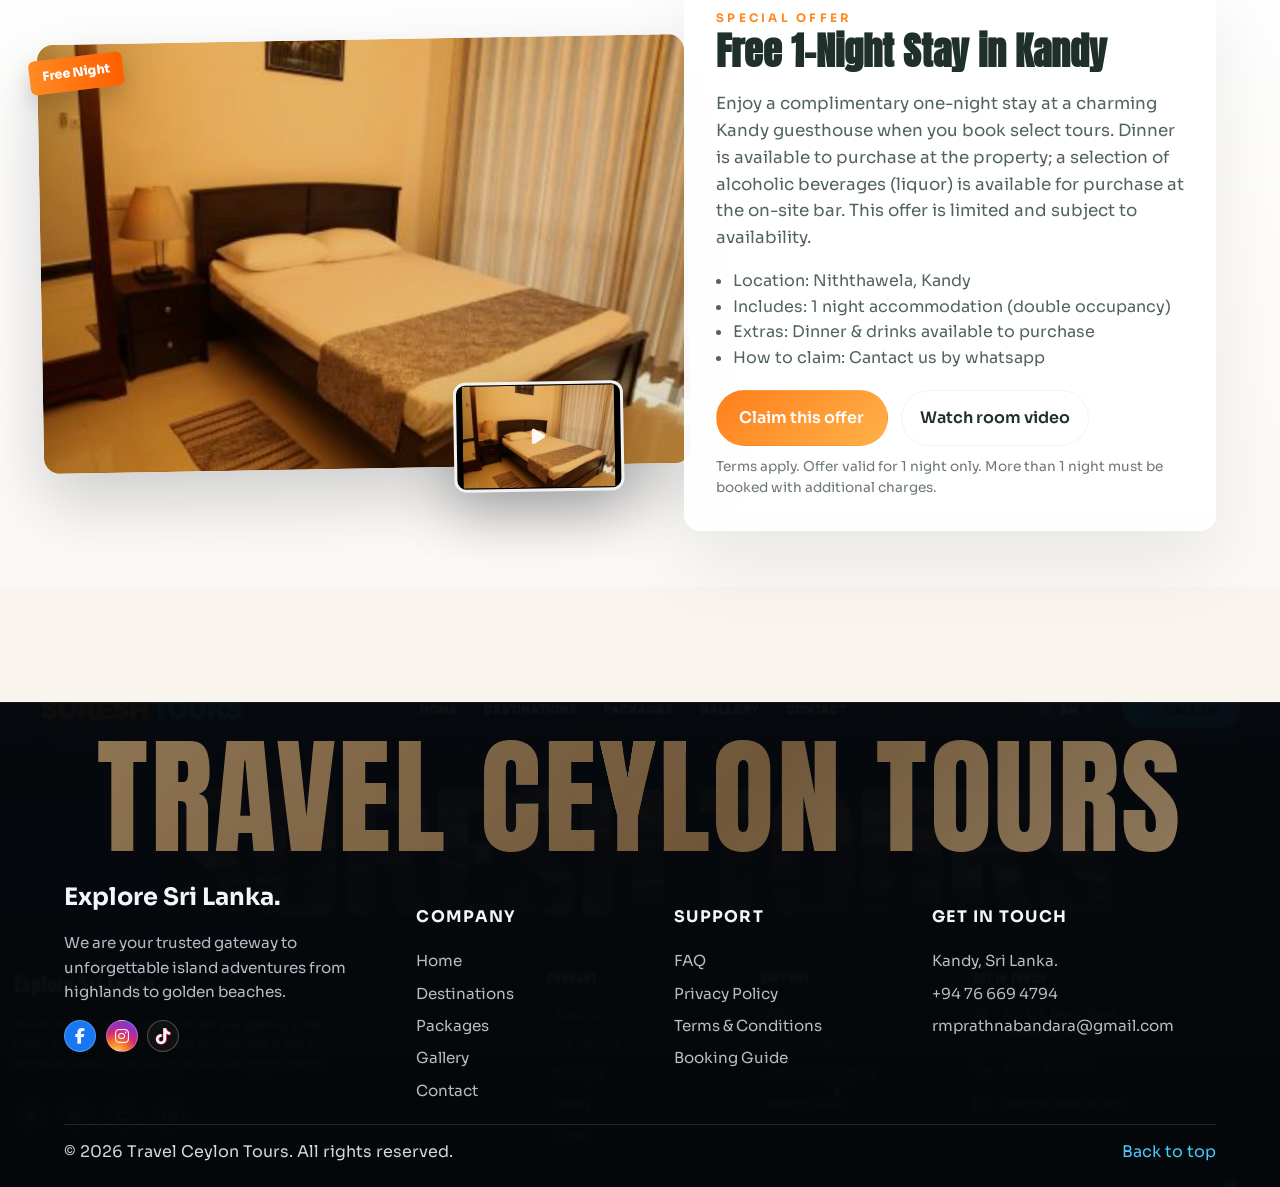
==== commit 5d481903: "Update contact information and unify loading screen branding across multiple pages" ====
--- a/index.html
+++ b/index.html
@@ -14,8 +14,7 @@
 <body class="is-loading">
   <div class="loading-screen" id="loading-screen" role="status" aria-live="polite" aria-label="Loading Travel Ceylon Tours">
     <div class="loader-brand" aria-hidden="true">
-      <p class="loader-main">Travel Ceylon</p>
-      <p class="loader-sub">TOURS</p>
+      <p class="loader-main">Travel Ceylon Tours</p>
       <span class="loader-line"></span>
       <p class="loader-meta">LOADING EXPERIENCE</p>
     </div>
@@ -431,6 +430,7 @@
         <h4>Get In Touch</h4>
         <p>Kandy, Sri Lanka.</p>
         <p>+94 76 669 4794</p>
+        <p>rmprathnabandara@gmail.com</p>
       </section>
     </div>
 
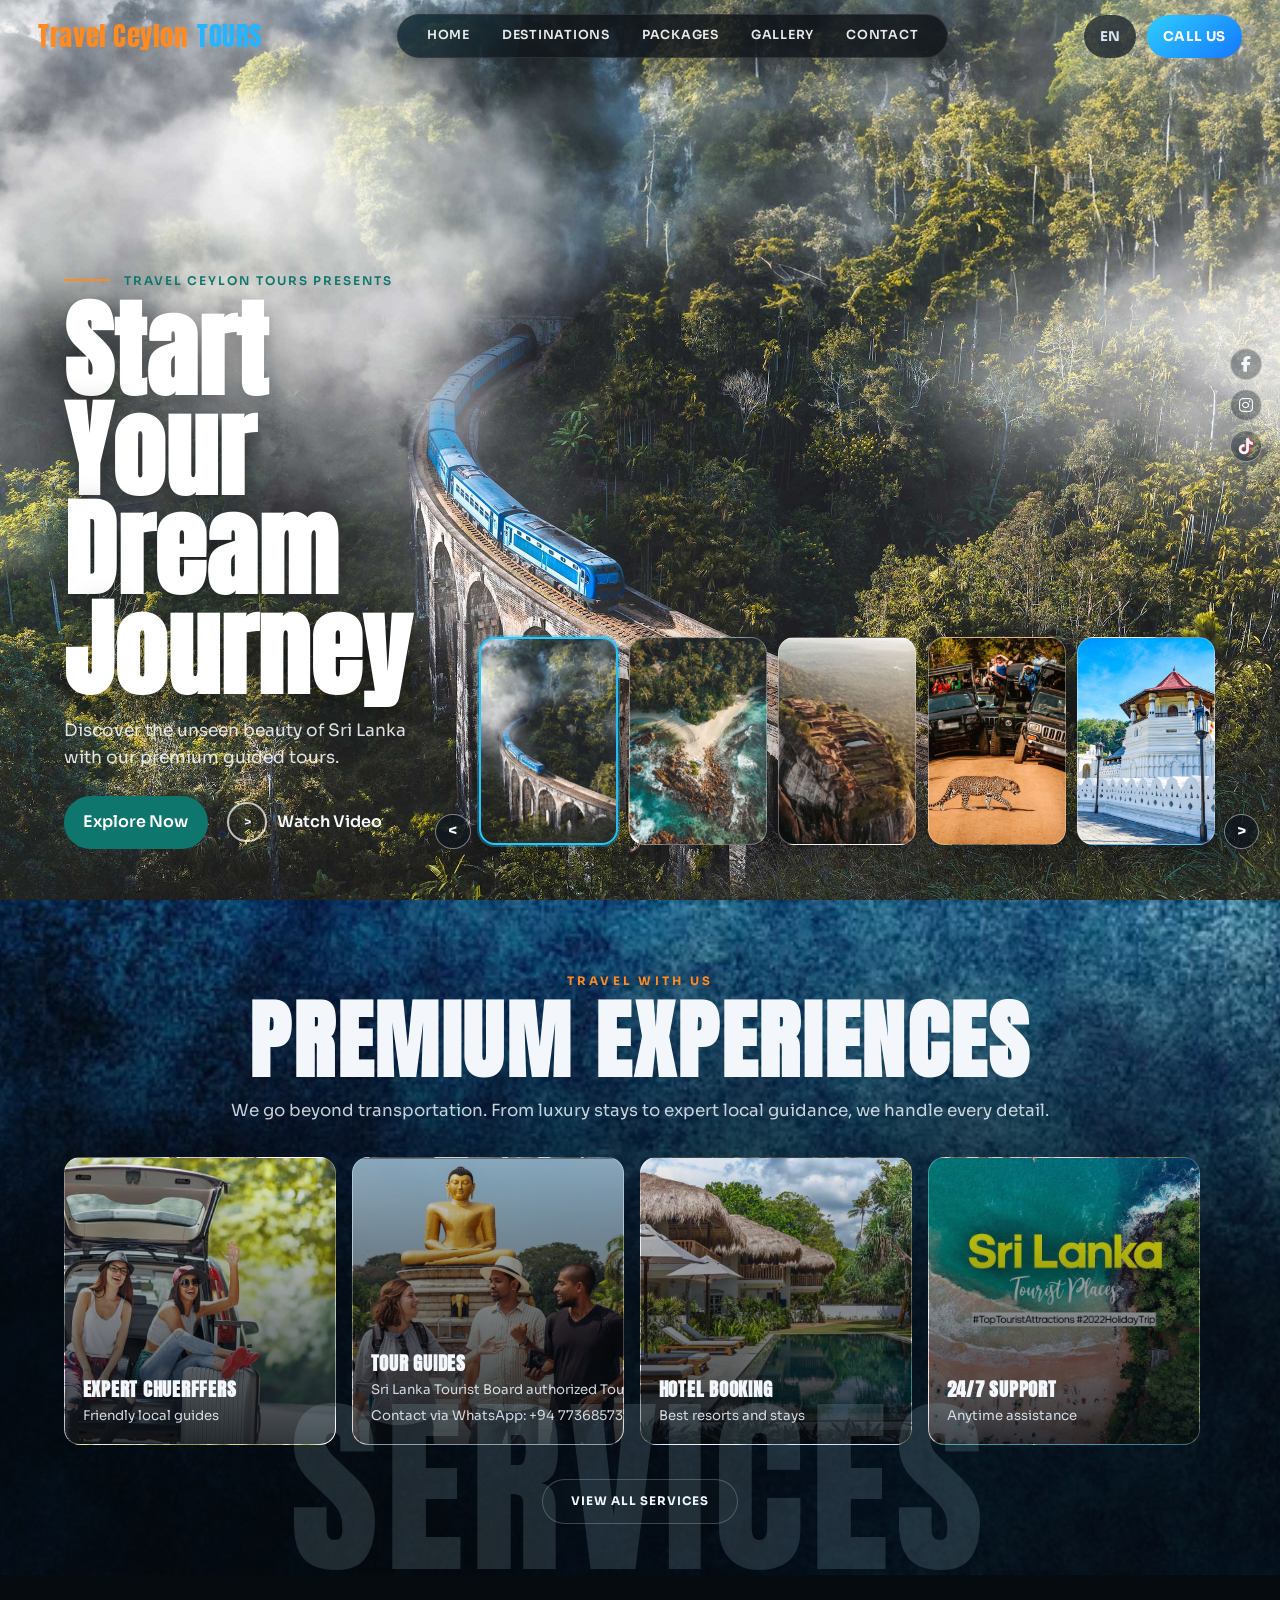
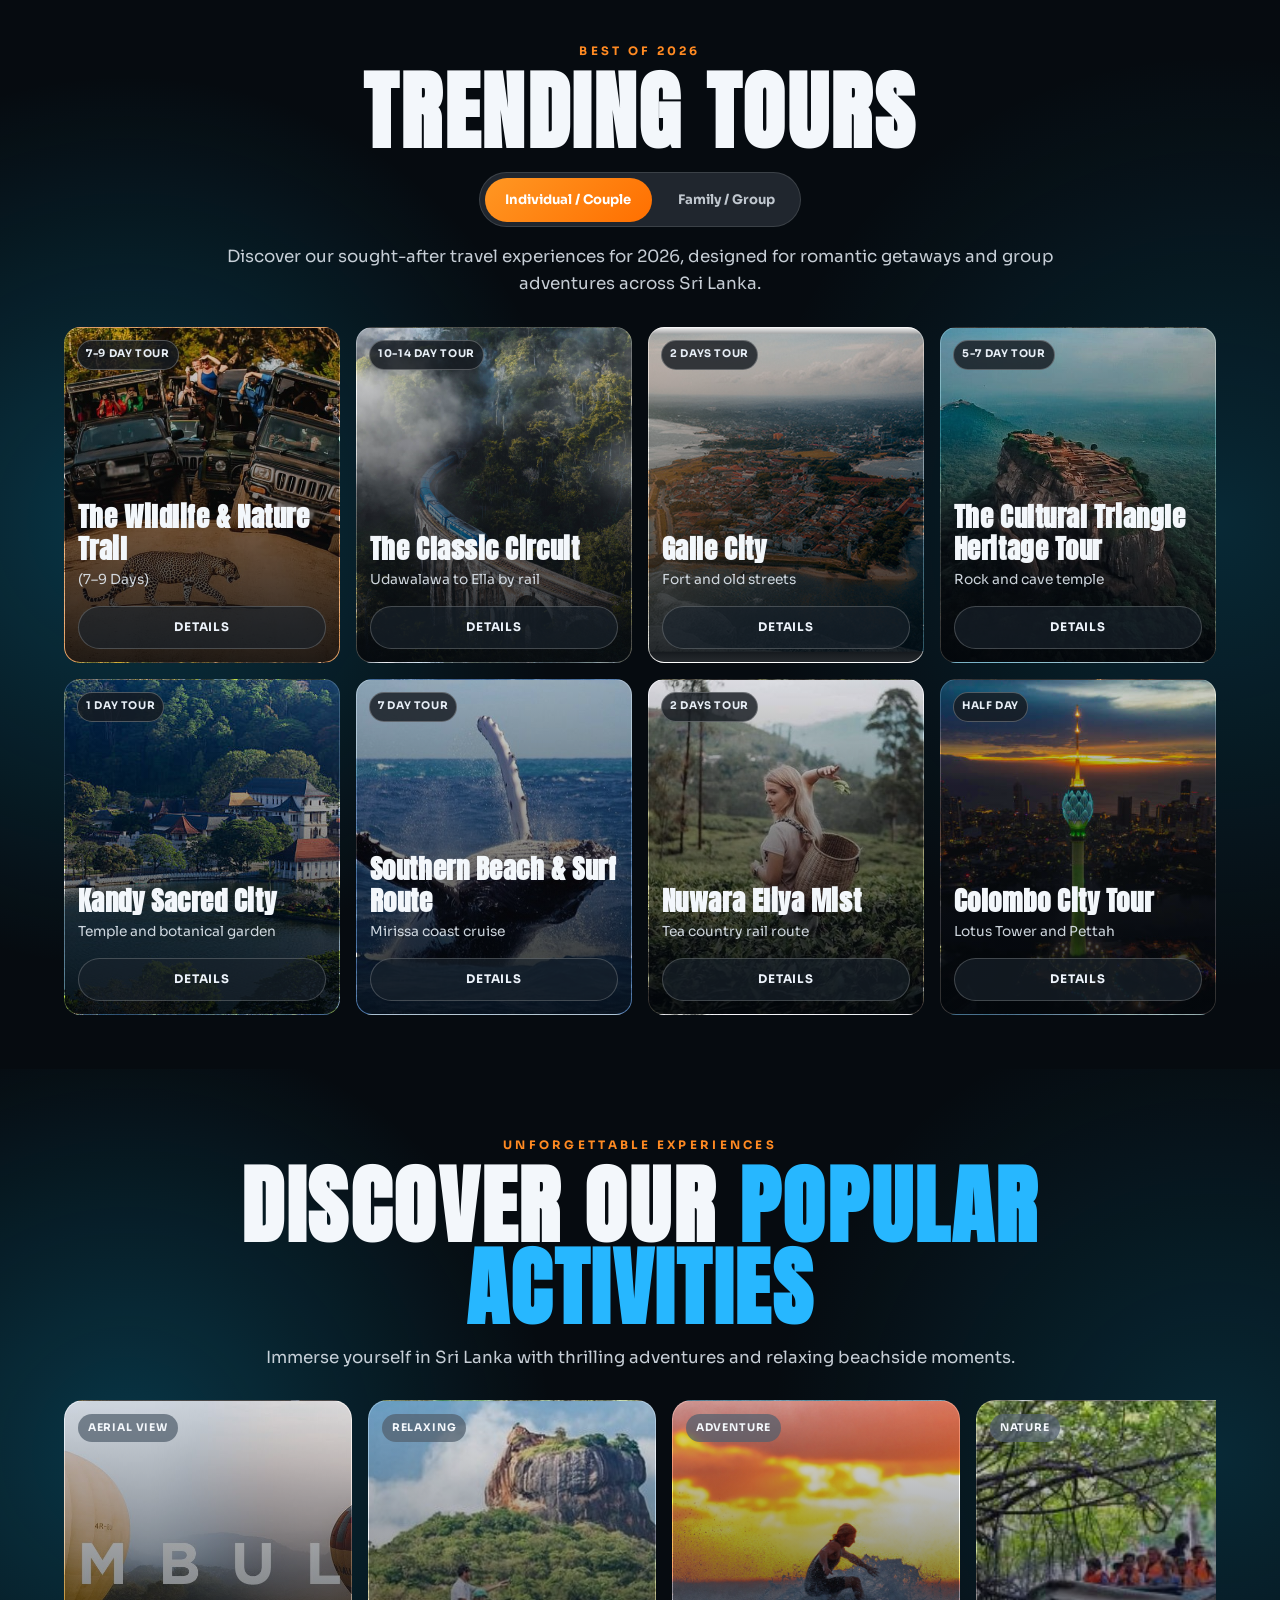
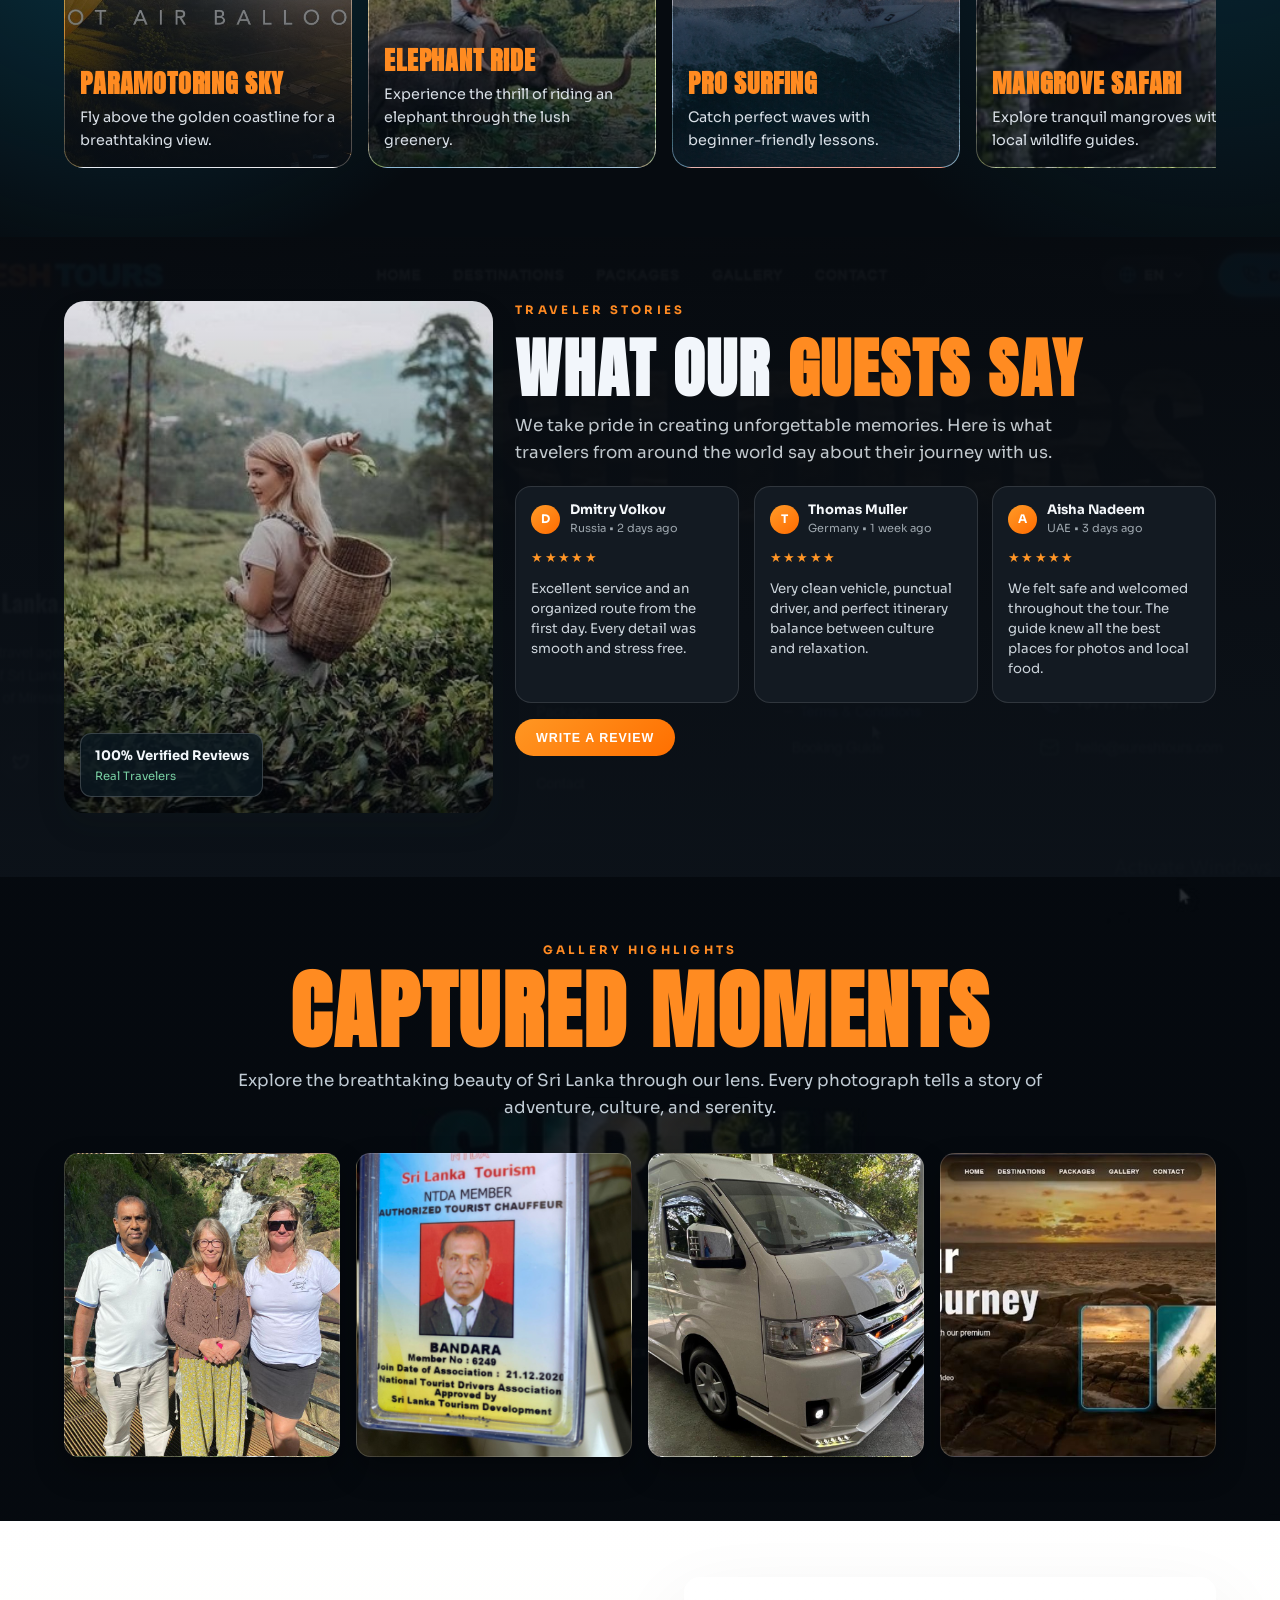
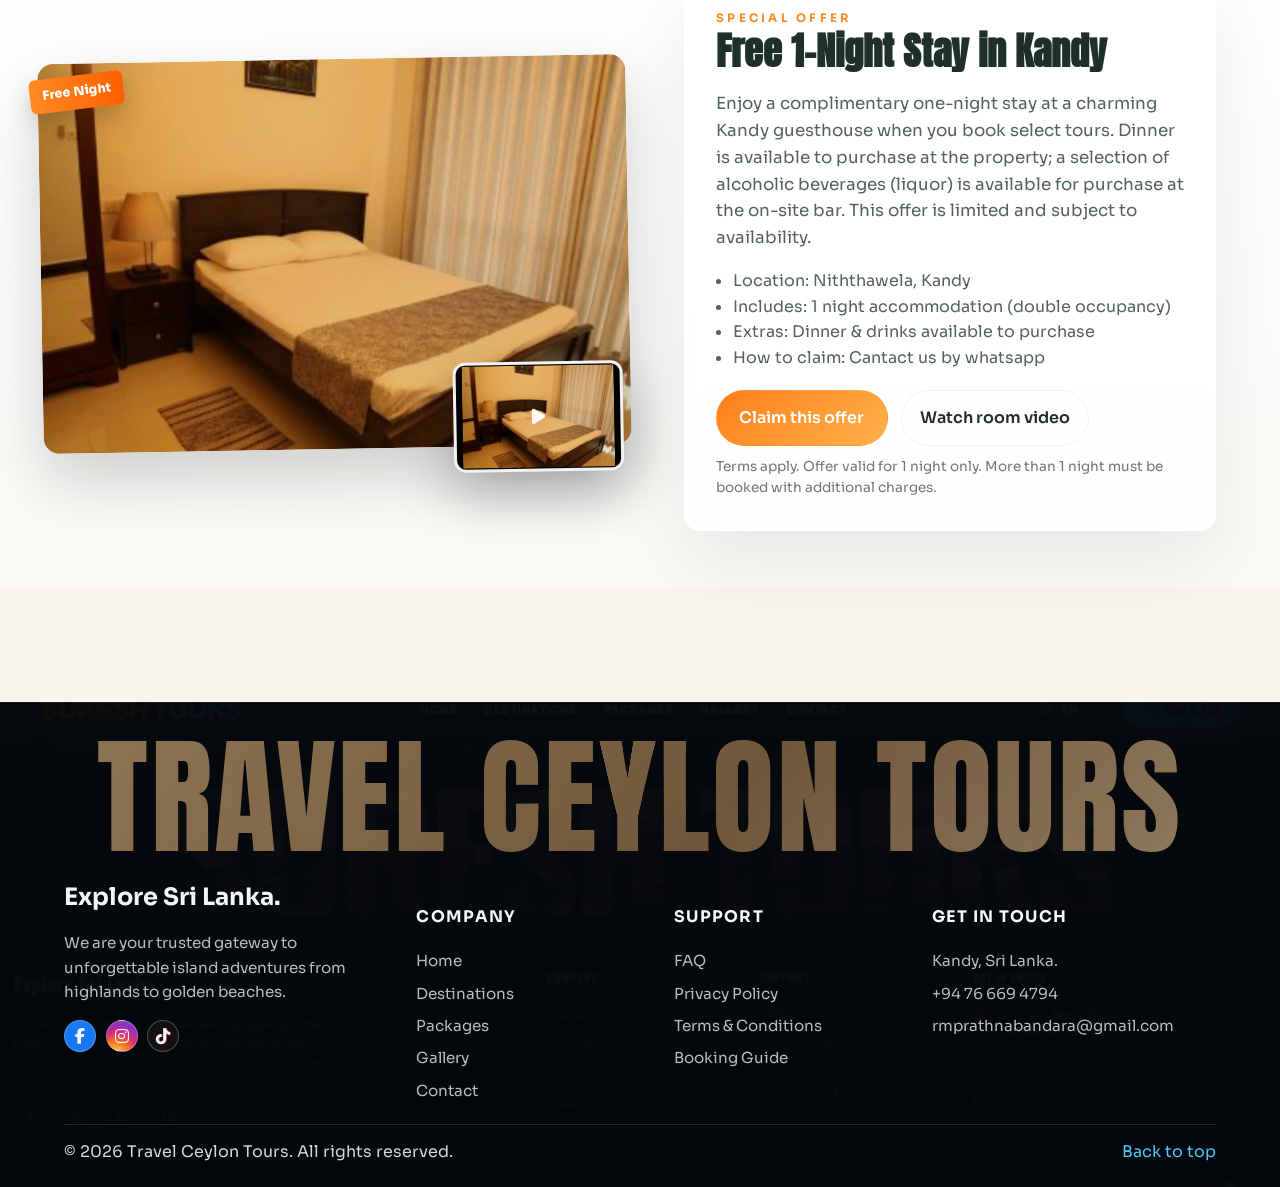
==== commit 569c1051: "Add WhatsApp contact option for tour guides and style updates for modal button" ====
--- a/index.html
+++ b/index.html
@@ -97,9 +97,10 @@
           <h3>Expert Chuerffers</h3>
           <p>Friendly local guides</p>
         </article>
-        <article class="svc-card" style="background-image: url('assets/tour-guides.png')" data-fallback="assets/SE11.jpg" role="button" tabindex="0" data-service-badge="Guidance" data-service-description="Sri Lanka Tourist Board authorized guides who shape the trip around your pace and interests. Available Languages: English, French, German"  data-service-features="Certified Guides|Flexible Itineraries|Local Insight">
+        <article class="svc-card" style="background-image: url('assets/tour-guides.png')" data-fallback="assets/SE11.jpg" role="button" tabindex="0" data-service-badge="Guidance" data-service-description="Sri Lanka Tourist Board authorized guides who shape the trip around your pace and interests. Available Languages: English, French, German"  data-service-features="Certified Guides|Flexible Itineraries|Local Insight" data-service-contact="https://wa.me/94773685733" data-service-contact-text="+94 773685733">
           <h3>Tour Guides</h3>
           <p>Sri Lanka Tourist Board authorized Tourist Guides</p>
+          <p>Contact via WhatsApp: <a href="https://wa.me/94773685733" target="_blank" rel="noopener noreferrer">+94 773685733</a></p>
         </article>
         <article class="svc-card" style="background-image: url('assets/SE2.png')" role="button" tabindex="0" data-service-badge="Stays" data-service-description="Comfortable resort and stay options selected to match your route, budget, and preferred experience." data-service-features="Curated Hotels|Best Rates|Route Matching">
           <h3>Hotel Booking</h3>
@@ -133,6 +134,7 @@
           <p class="tour-modal-desc" id="service-modal-desc">Service description</p>
           <ul class="tour-modal-features service-modal-features" id="service-modal-features"></ul>
           <a href="contact.html" class="tour-modal-book">Enquire Now</a>
+          <a id="service-modal-whatsapp" class="tour-modal-whatsapp" href="#" target="_blank" rel="noopener noreferrer" style="display:none;">Contact on WhatsApp</a>
         </div>
       </div>
     </div>
--- a/style.css
+++ b/style.css
@@ -23,6 +23,13 @@
   color: var(--ink);
   background: var(--bg);
   line-height: 1.6;
+  overflow-x: hidden;
+}
+
+img,
+video {
+  max-width: 100%;
+  height: auto;
 }
 
 body.is-loading {
@@ -1330,6 +1337,28 @@
   letter-spacing: 0.08em;
 }
 
+.tour-modal-whatsapp {
+  margin-top: 0.5rem;
+  display: inline-flex;
+  align-items: center;
+  justify-content: center;
+  width: 100%;
+  border-radius: 0.65rem;
+  border: 0;
+  padding: 0.7rem 1rem;
+  background: linear-gradient(140deg, #25D366, #128C7E);
+  color: #fff;
+  font-size: 0.84rem;
+  font-weight: 700;
+  text-transform: none;
+  letter-spacing: 0.02em;
+  text-decoration: none;
+}
+
+.tour-modal-whatsapp:hover {
+  box-shadow: 0 10px 22px rgba(18, 140, 126, 0.25);
+}
+
 .tour-modal-book:hover {
   box-shadow: 0 10px 22px rgba(255, 111, 0, 0.3);
 }
@@ -2178,9 +2207,35 @@
     padding: 0 4vw;
   }
 
+  .header-tools {
+    display: none;
+  }
+
+  .menu-toggle {
+    display: inline-block;
+    justify-self: end;
+    z-index: 22;
+  }
+
   .main-nav {
-    gap: 1rem;
-    padding: 0.55rem 1rem;
+    position: absolute;
+    right: 4vw;
+    top: calc(100% + 0.5rem);
+    width: min(20rem, 90vw);
+    background: rgba(8, 13, 19, 0.96);
+    border: 1px solid rgba(255, 255, 255, 0.15);
+    border-radius: 0.8rem;
+    box-shadow: var(--shadow);
+    padding: 0.8rem;
+    display: none;
+    flex-direction: column;
+    align-items: flex-start;
+    gap: 0.85rem;
+  }
+
+  .main-nav.open {
+    display: flex;
+    animation: navMenuLift 0.32s ease-out both;
   }
 
   .hero-showcase {
@@ -2408,13 +2463,6 @@
     height: 15.2rem;
   }
 
-@media (prefers-reduced-motion: reduce) {
-  .svc-card {
-    animation: none !important;
-    transform: none !important;
-  }
-}
-
   .activity-card {
     min-width: 12.8rem;
     min-height: 18.8rem;
@@ -2474,6 +2522,13 @@
   .footer-bottom {
     flex-direction: column;
     align-items: flex-start;
+  }
+}
+
+@media (prefers-reduced-motion: reduce) {
+  .svc-card {
+    animation: none !important;
+    transform: none !important;
   }
 }
 
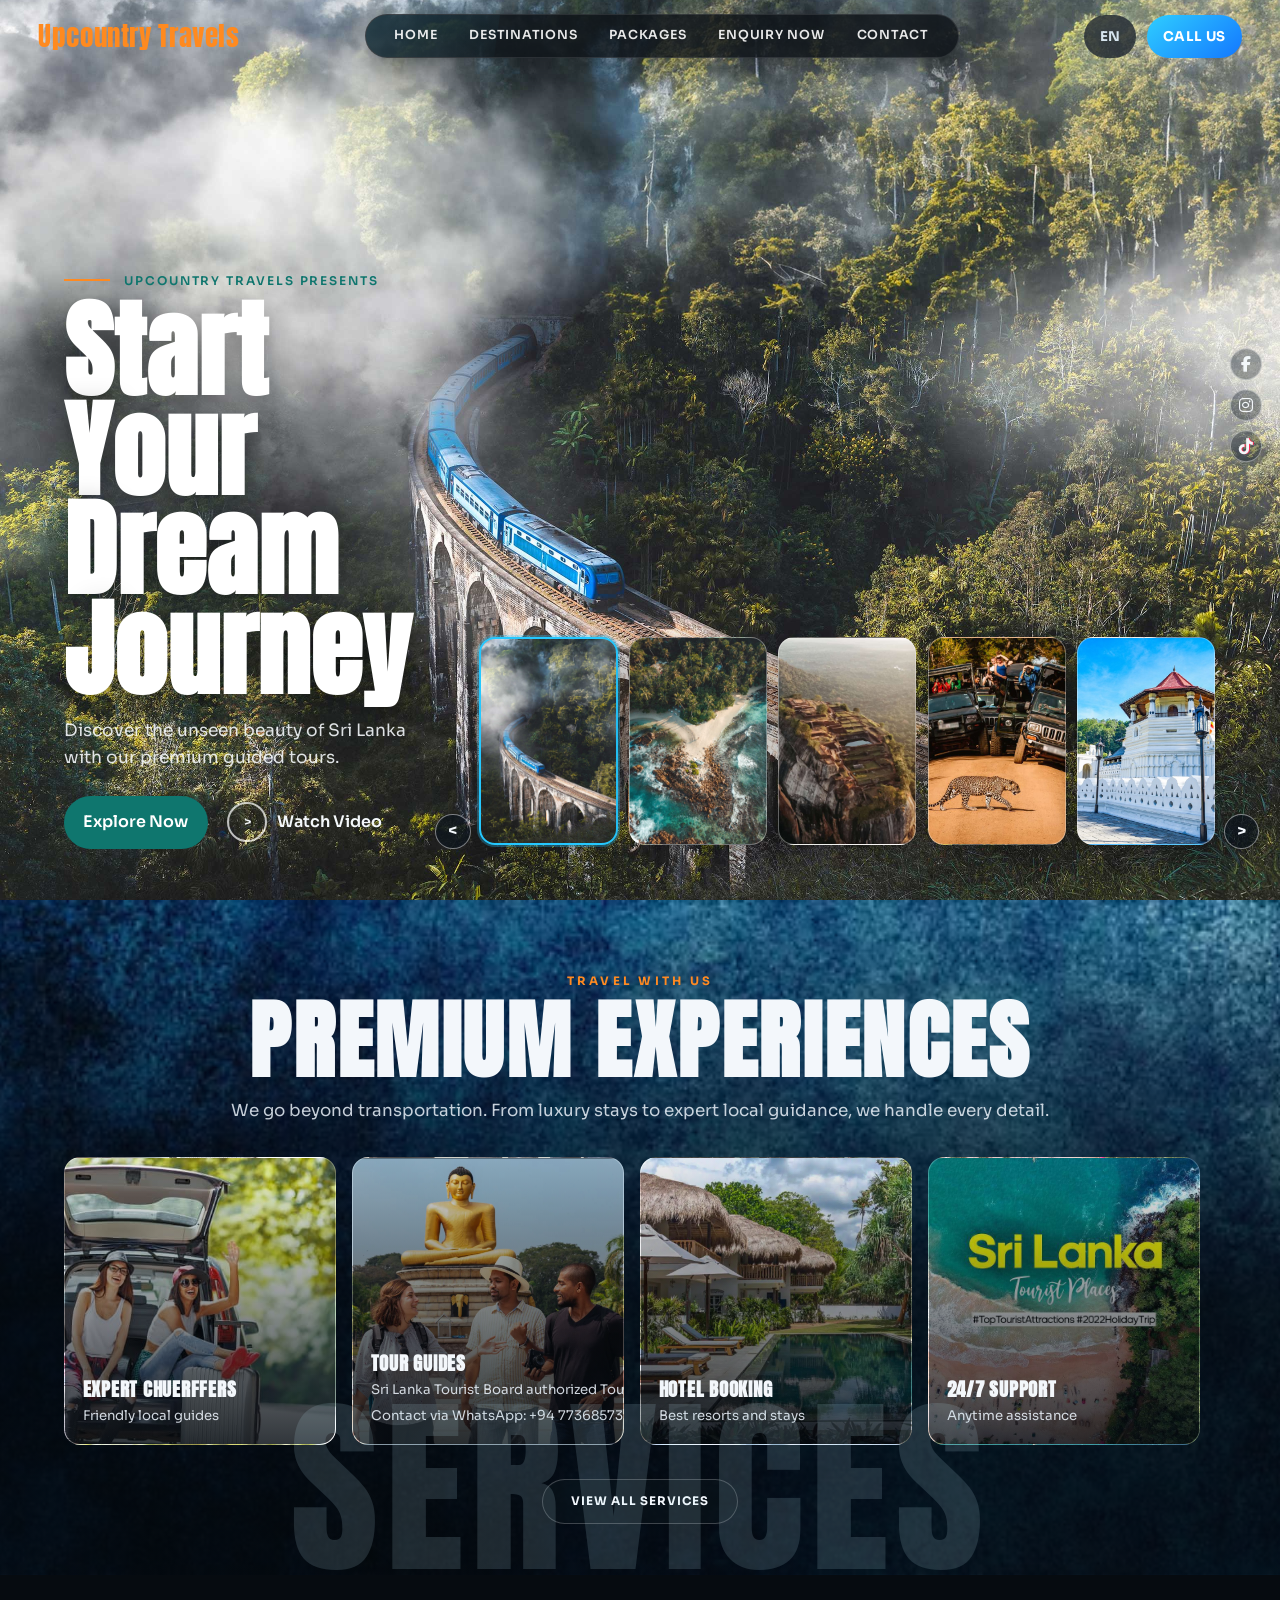
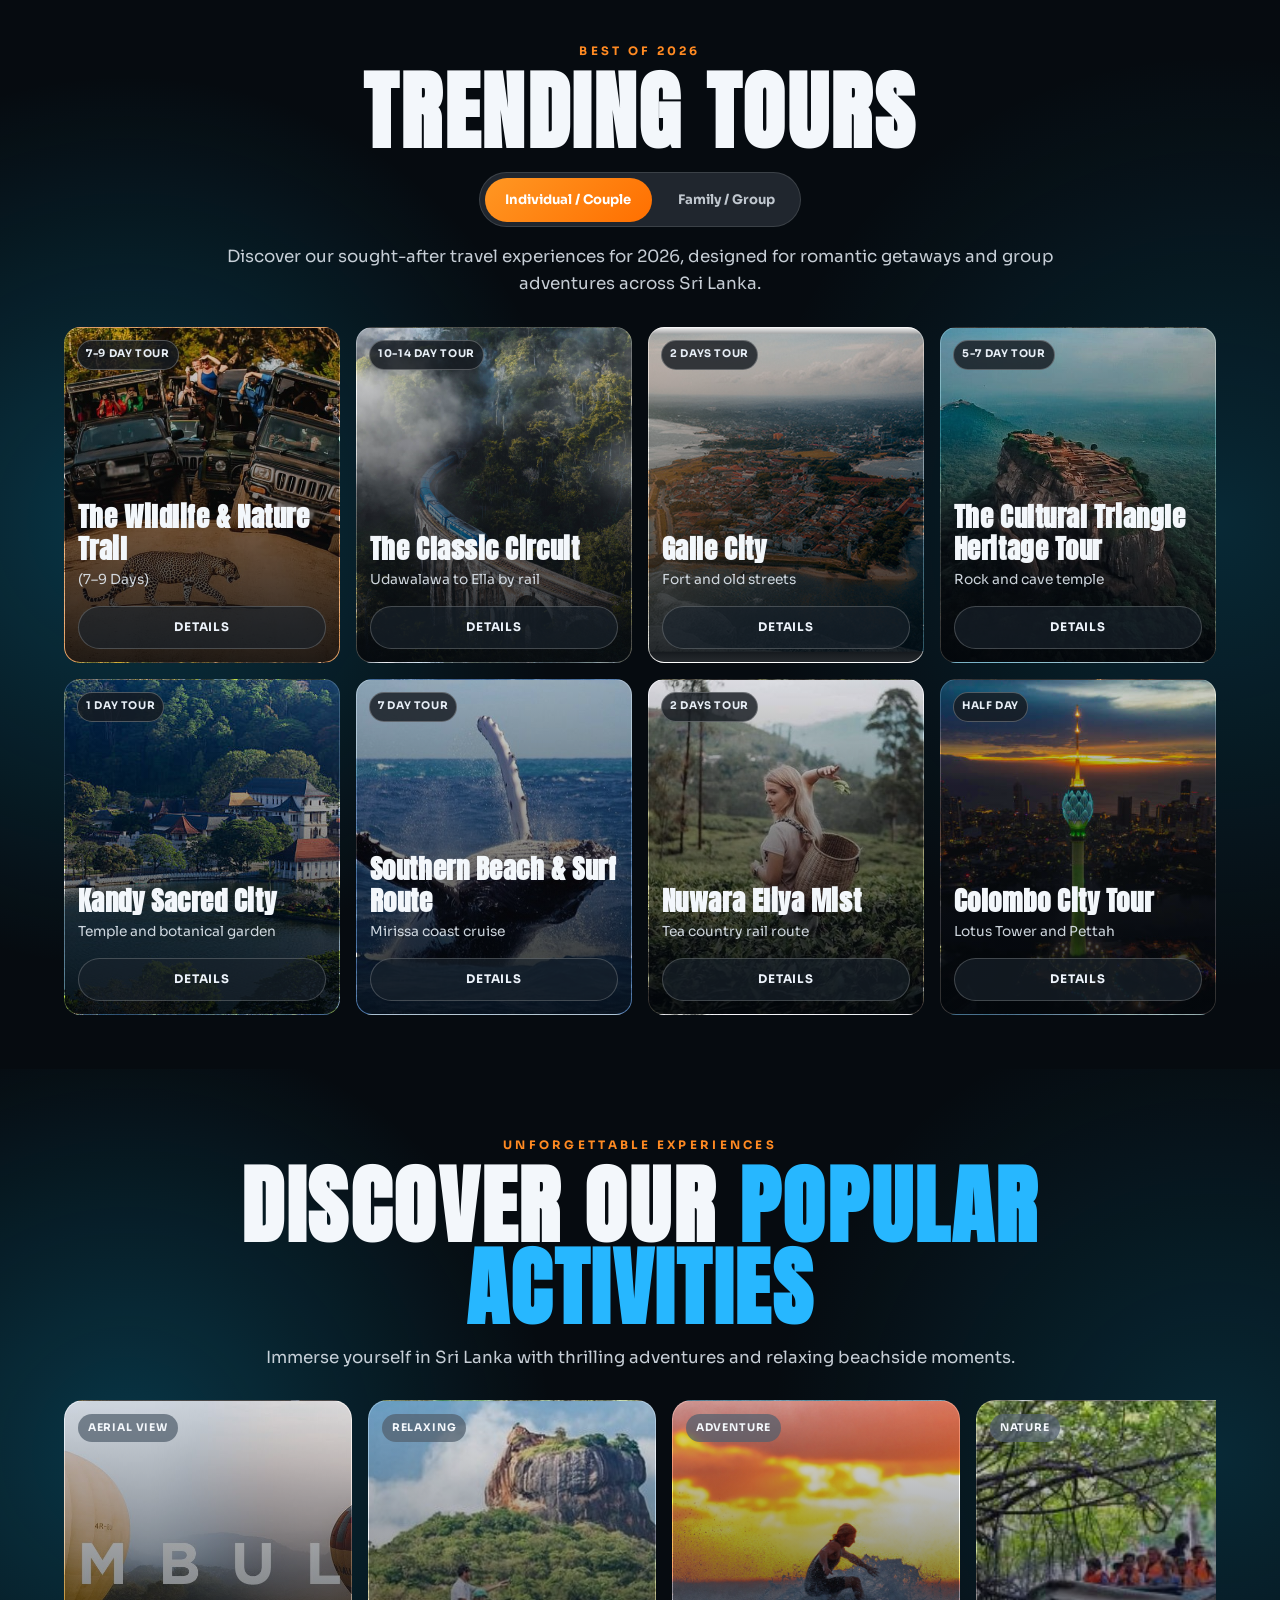
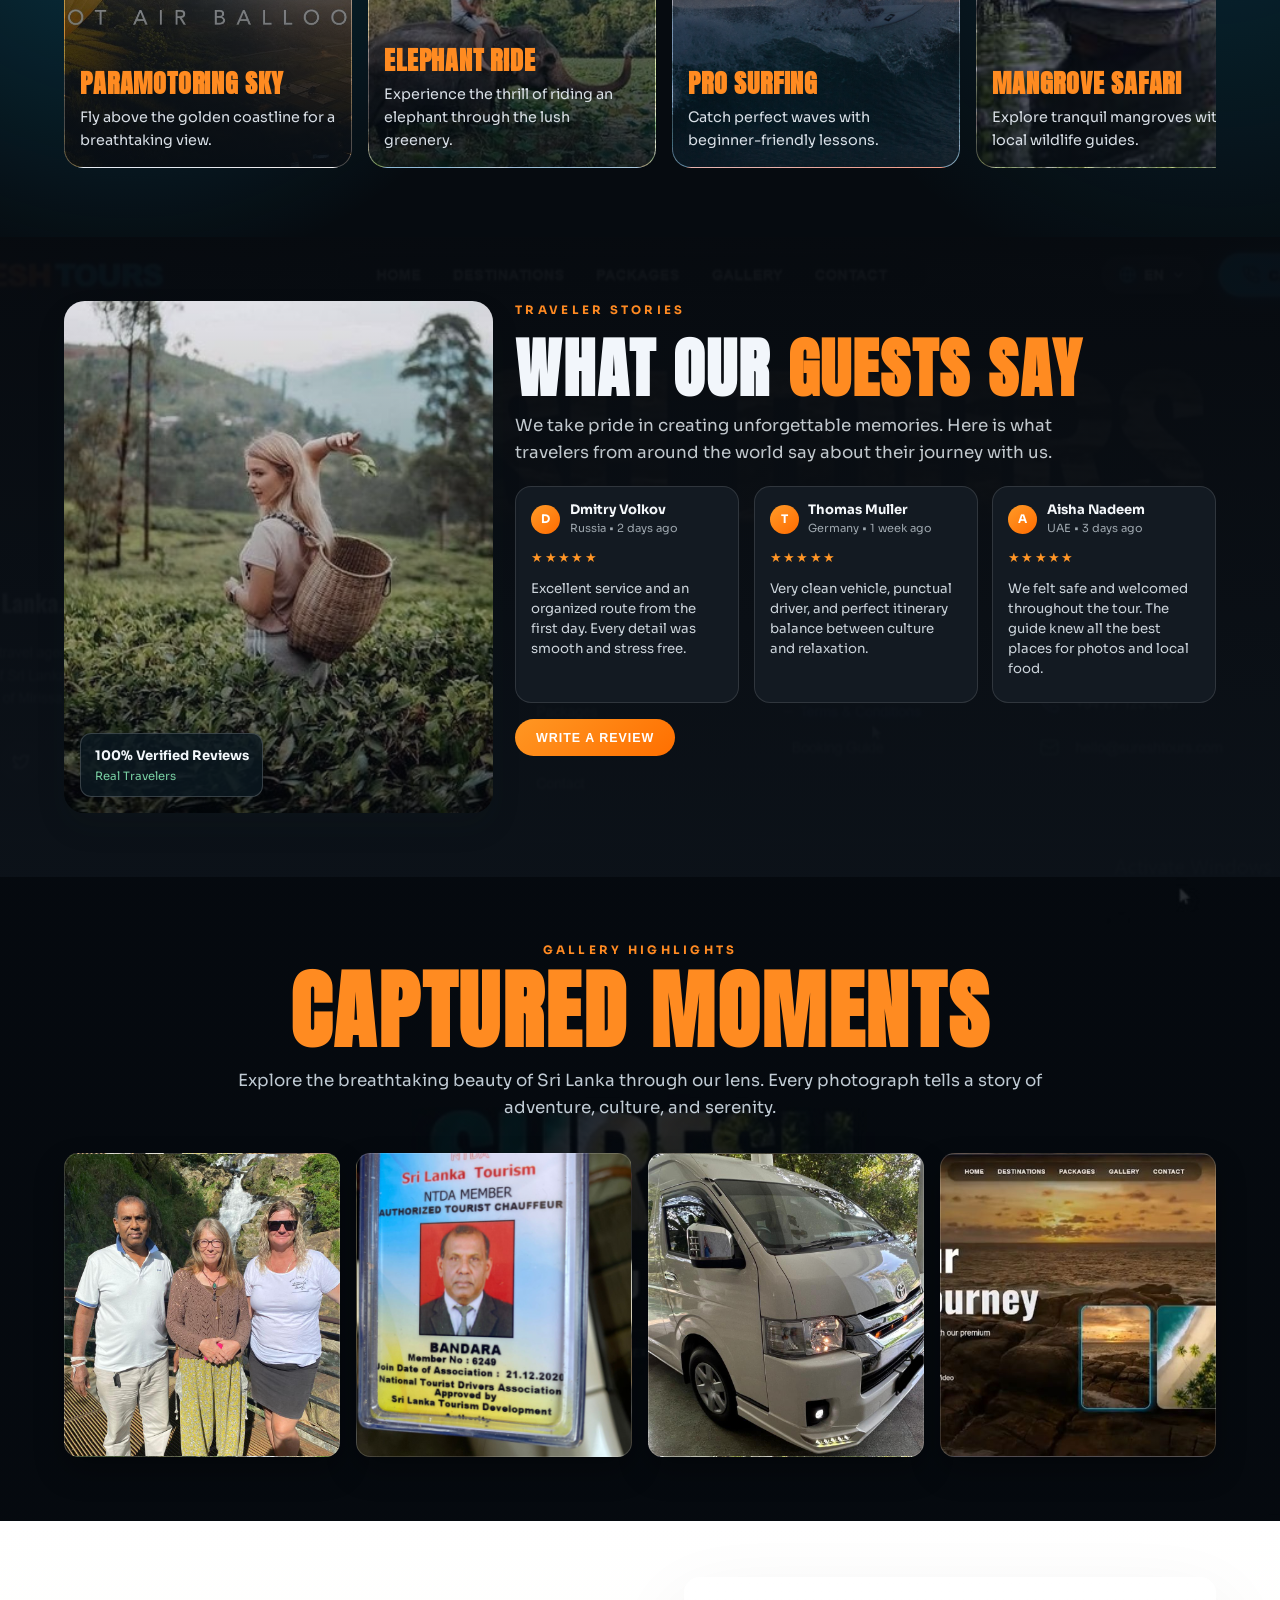
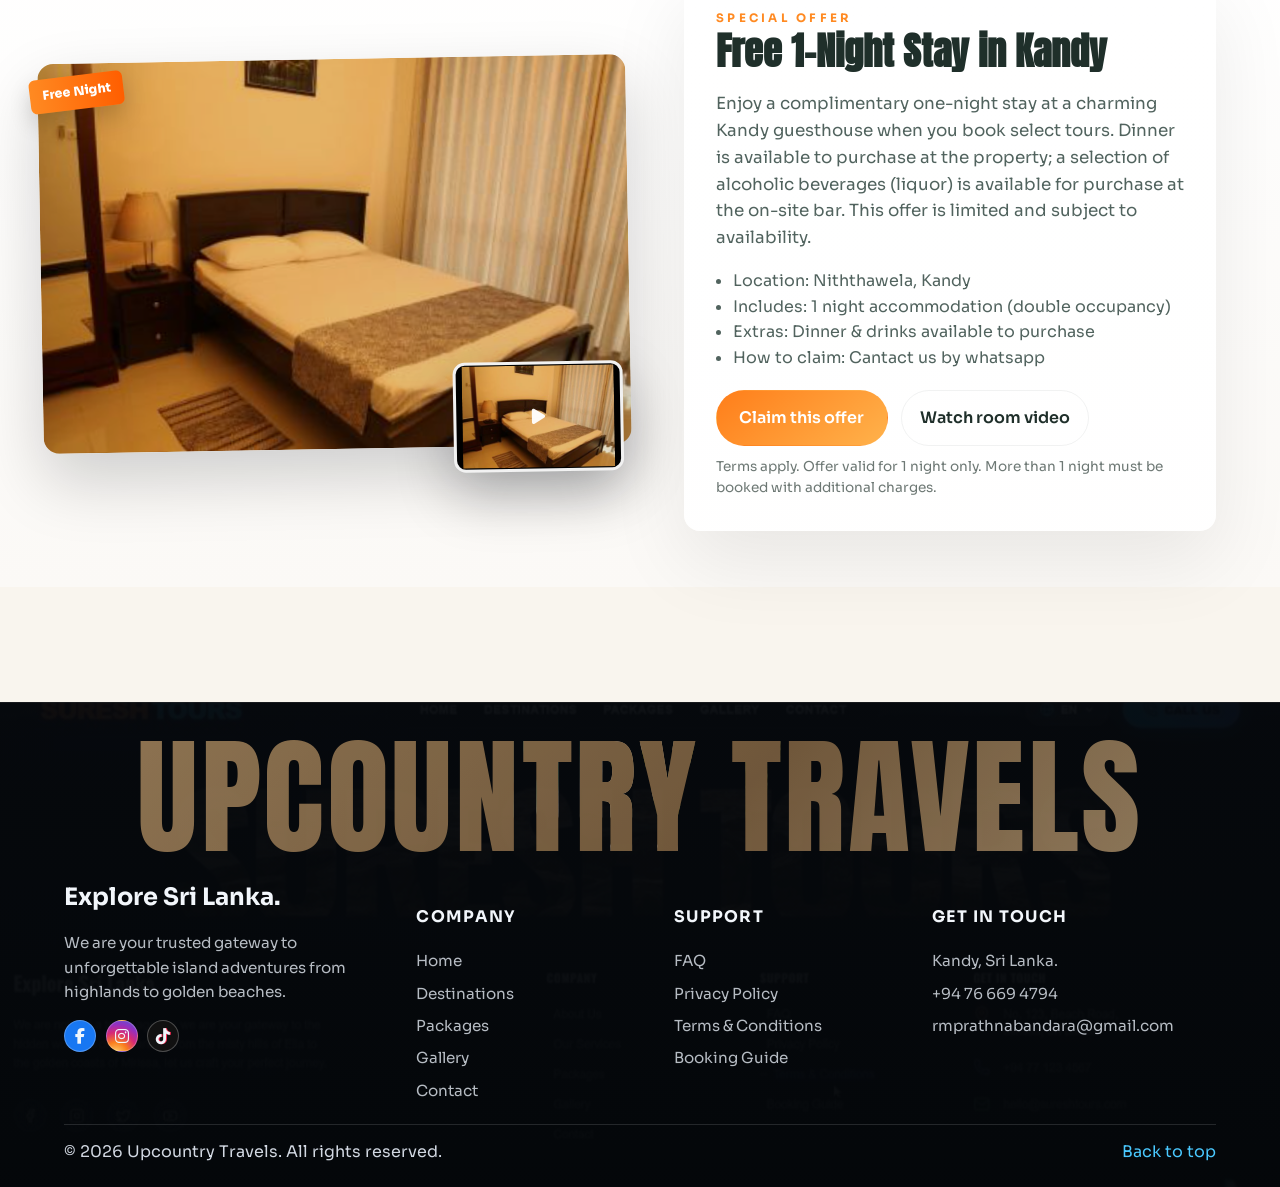
==== commit 6d7690bc: "Refactor website branding from "Travel Ceylon Tours" to "Upcountry Travels" across multiple HTML fil" ====
--- a/index.html
+++ b/index.html
@@ -3,8 +3,8 @@
 <head>
   <meta charset="UTF-8" />
   <meta name="viewport" content="width=device-width, initial-scale=1.0" />
-  <title>Travel Ceylon Tours | Discover Sri Lanka</title>
-  <meta name="description" content="Travel Ceylon Tours crafts memorable Sri Lankan journeys with curated routes, trusted guides, and unforgettable experiences." />
+  <title>Upcountry Travels | Discover Sri Lanka</title>
+  <meta name="description" content="Upcountry Travels crafts memorable Sri Lankan journeys with curated routes, trusted guides, and unforgettable experiences." />
   <link rel="preconnect" href="https://fonts.googleapis.com" />
   <link rel="preconnect" href="https://fonts.gstatic.com" crossorigin />
   <link href="https://fonts.googleapis.com/css2?family=Anton&family=Sora:wght@300;400;500;600;700&family=Prata&display=swap" rel="stylesheet" />
@@ -12,9 +12,9 @@
   <link rel="stylesheet" href="style.css" />
 </head>
 <body class="is-loading">
-  <div class="loading-screen" id="loading-screen" role="status" aria-live="polite" aria-label="Loading Travel Ceylon Tours">
+  <div class="loading-screen" id="loading-screen" role="status" aria-live="polite" aria-label="Loading Upcountry Travels">
     <div class="loader-brand" aria-hidden="true">
-      <p class="loader-main">Travel Ceylon Tours</p>
+      <p class="loader-main">Upcountry Travels</p>
       <span class="loader-line"></span>
       <p class="loader-meta">LOADING EXPERIENCE</p>
     </div>
@@ -25,8 +25,7 @@
   <header class="site-header" id="top">
     <a class="brand" href="#top">
       <span class="brand-text">
-        <span class="brand-hot">Travel Ceylon</span>
-        <span class="brand-cool">TOURS</span>
+        <span class="brand-hot">Upcountry Travels</span>
       </span>
     </a>
 
@@ -40,7 +39,7 @@
       <a href="#home">Home</a>
       <a href="destinations.html">Destinations</a>
       <a href="packages.html">Packages</a>
-      <a href="#gallery">Gallery</a>
+      <a href="enquiry-now.html">Enquiry Now</a>
       <a href="contact.html">Contact</a>
     </nav>
 
@@ -53,7 +52,7 @@
   <main>
     <section class="hero-showcase section-reveal" id="home" aria-label="Hero">
       <div class="hero-content">
-        <p class="eyebrow hero-kicker">Travel Ceylon Tours Presents</p>
+        <p class="eyebrow hero-kicker">Upcountry Travels Presents</p>
         <h1>Start Your Dream Journey</h1>
         <p class="lead">
           Discover the unseen beauty of Sri Lanka with our premium guided tours.
@@ -398,7 +397,7 @@
   </main>
 
   <footer class="site-footer" id="contact">
-    <p class="footer-wordmark">Travel Ceylon Tours</p>
+    <p class="footer-wordmark">Upcountry Travels</p>
 
     <div class="footer-grid">
       <section>
@@ -437,7 +436,7 @@
     </div>
 
     <div class="footer-bottom">
-      <p>© <span id="year"></span> Travel Ceylon Tours. All rights reserved.</p>
+      <p>© <span id="year"></span> Upcountry Travels. All rights reserved.</p>
       <a href="#top">Back to top</a>
     </div>
   </footer>
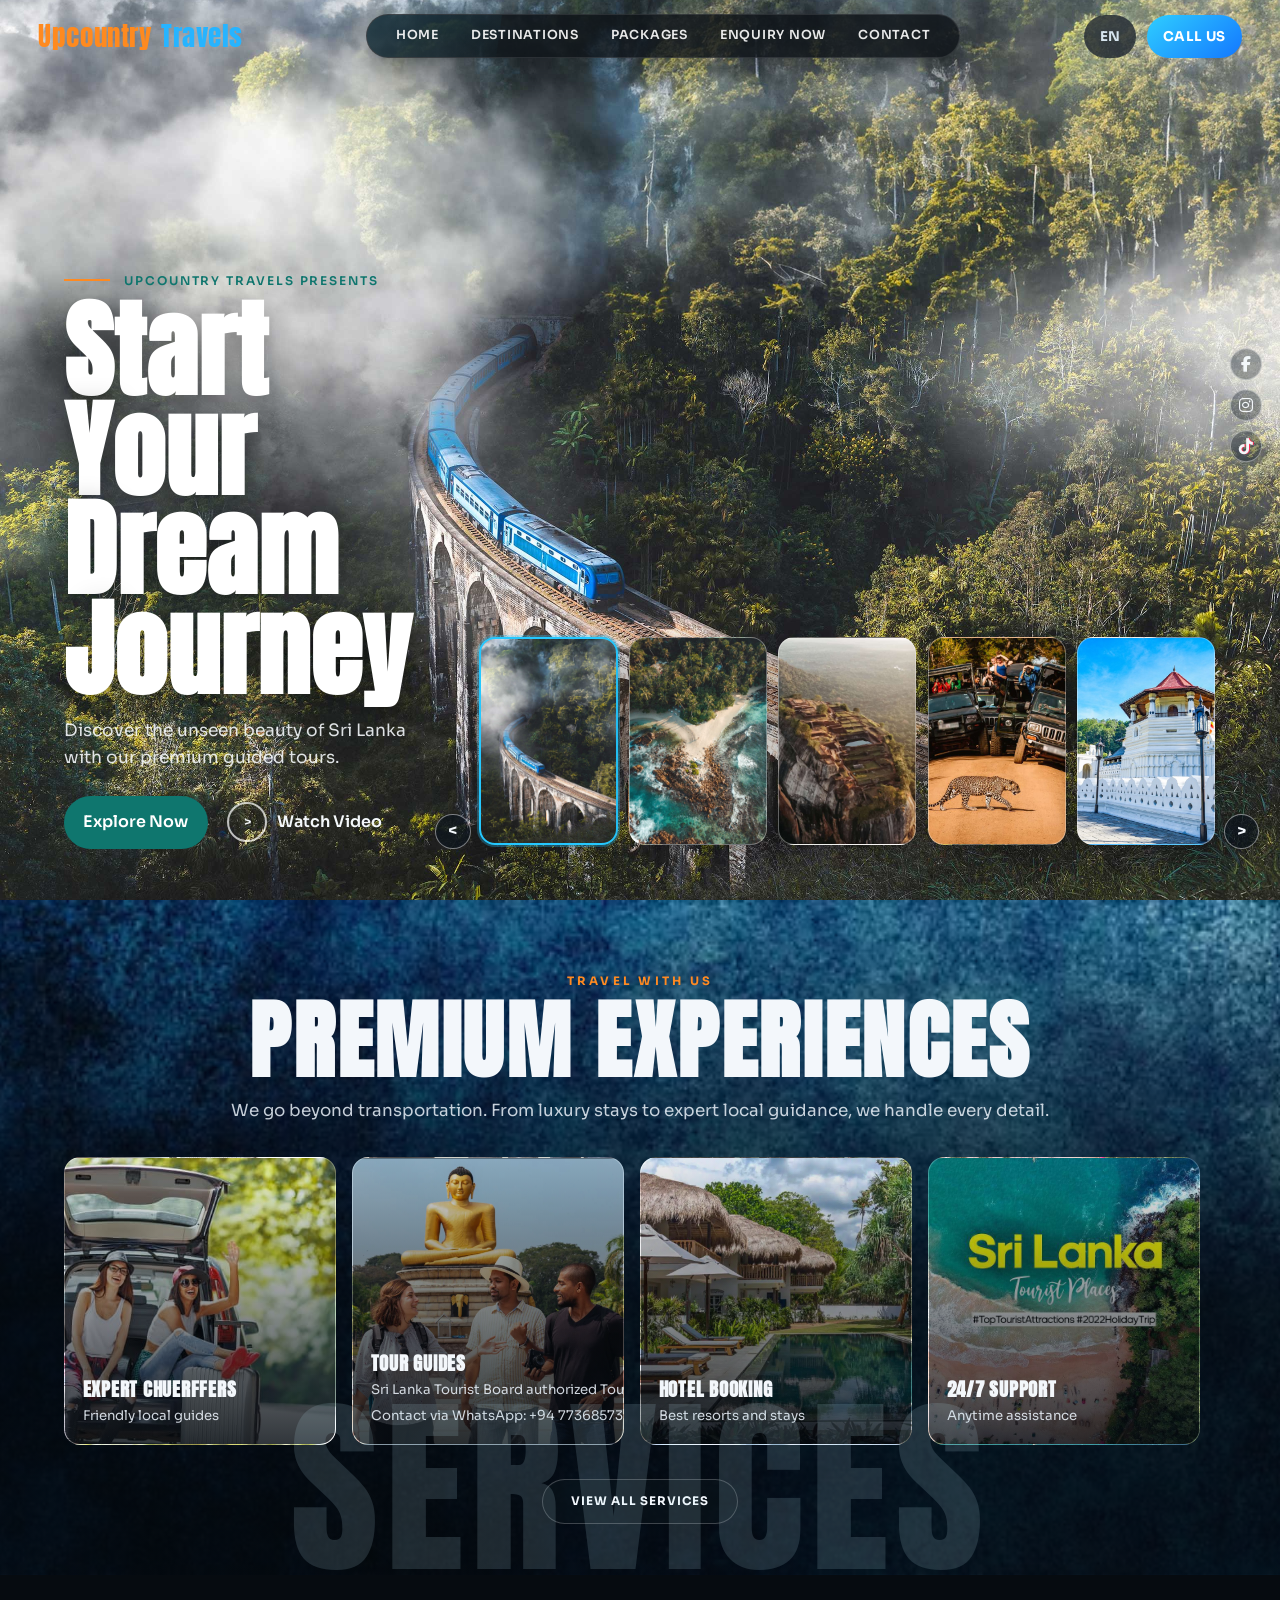
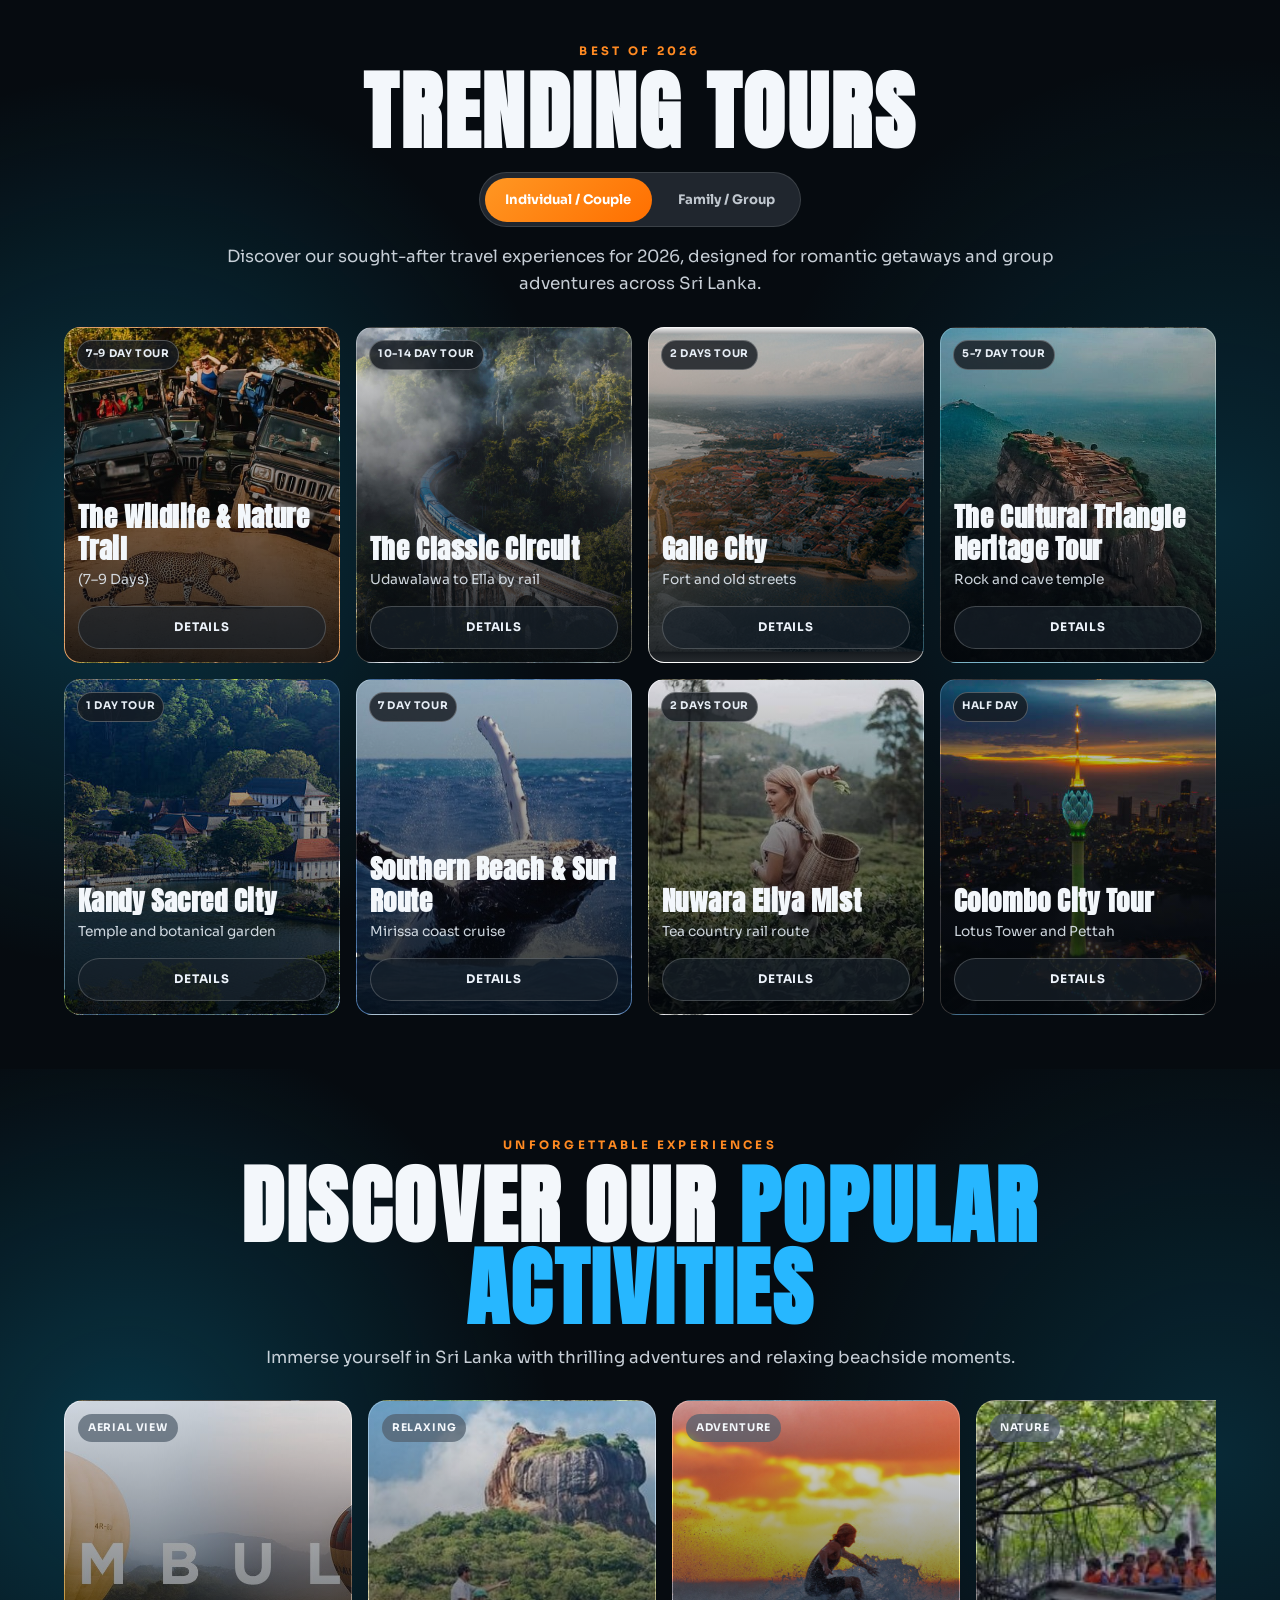
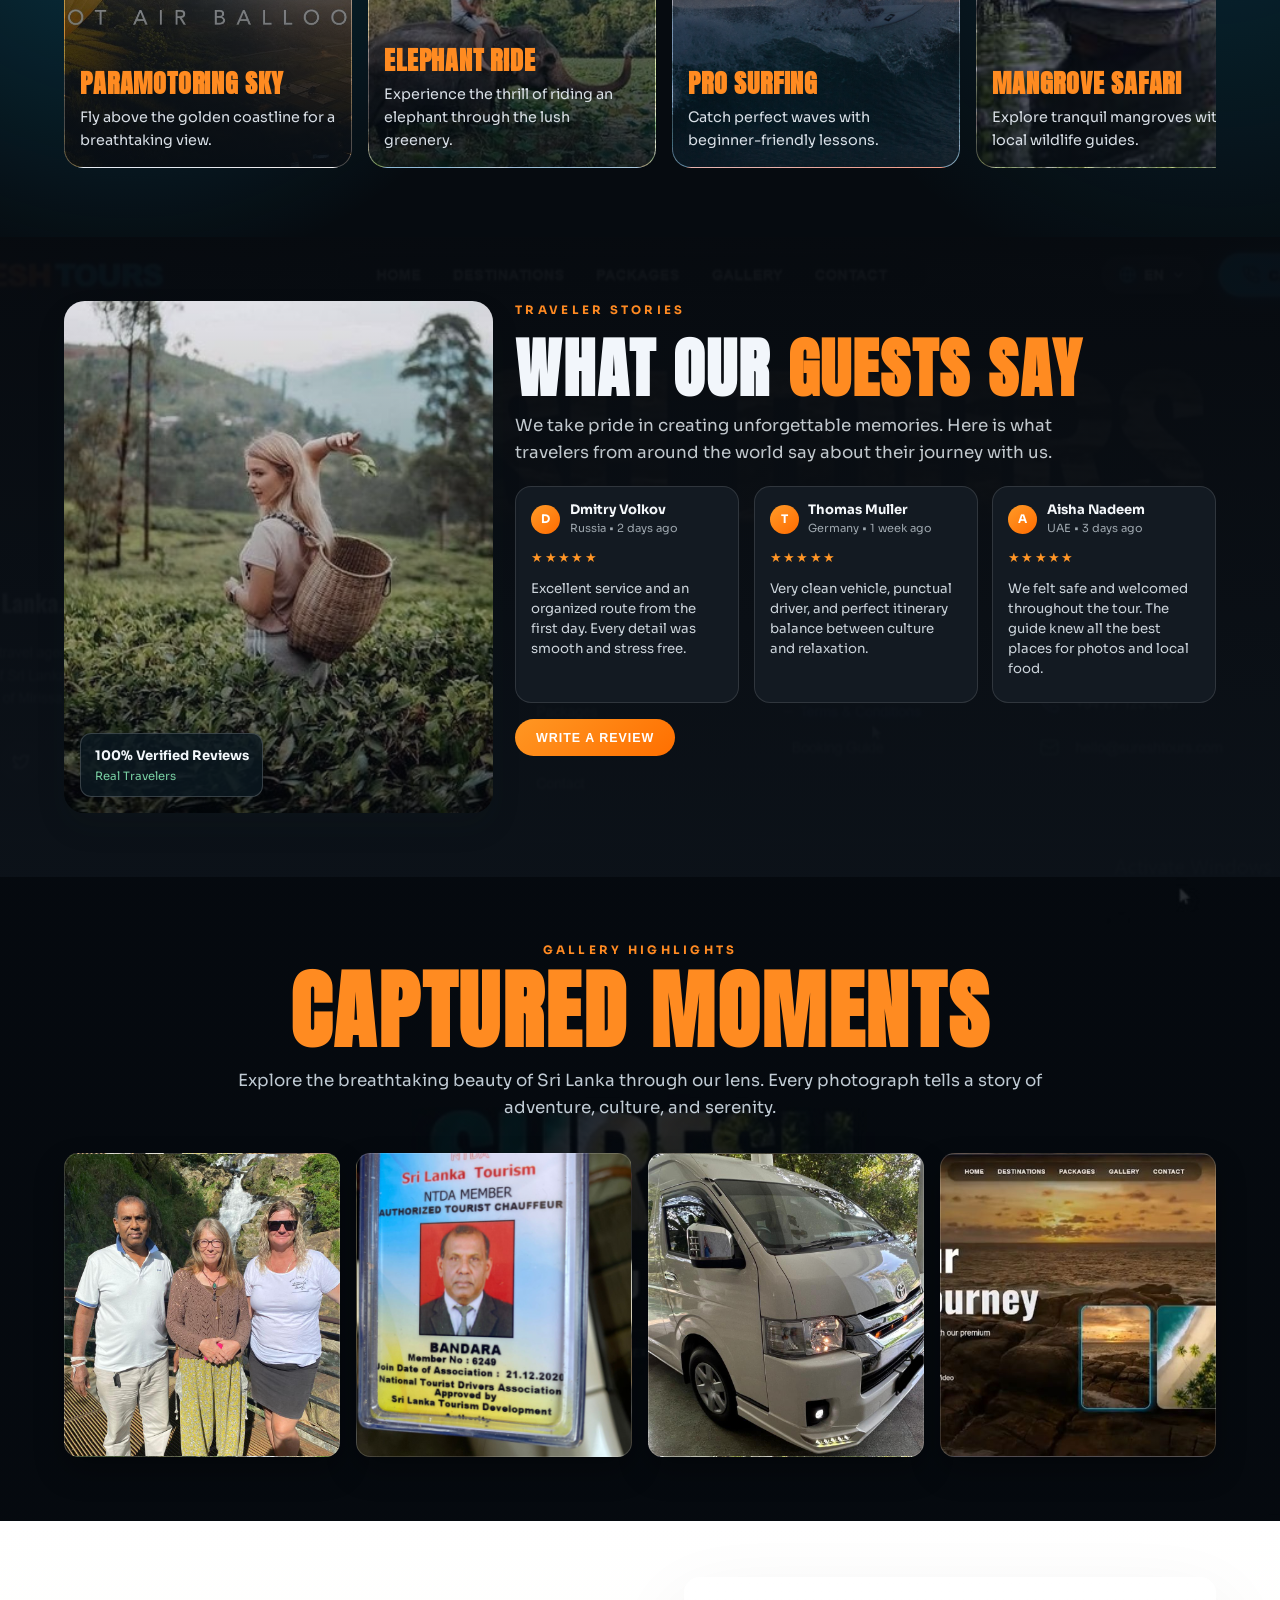
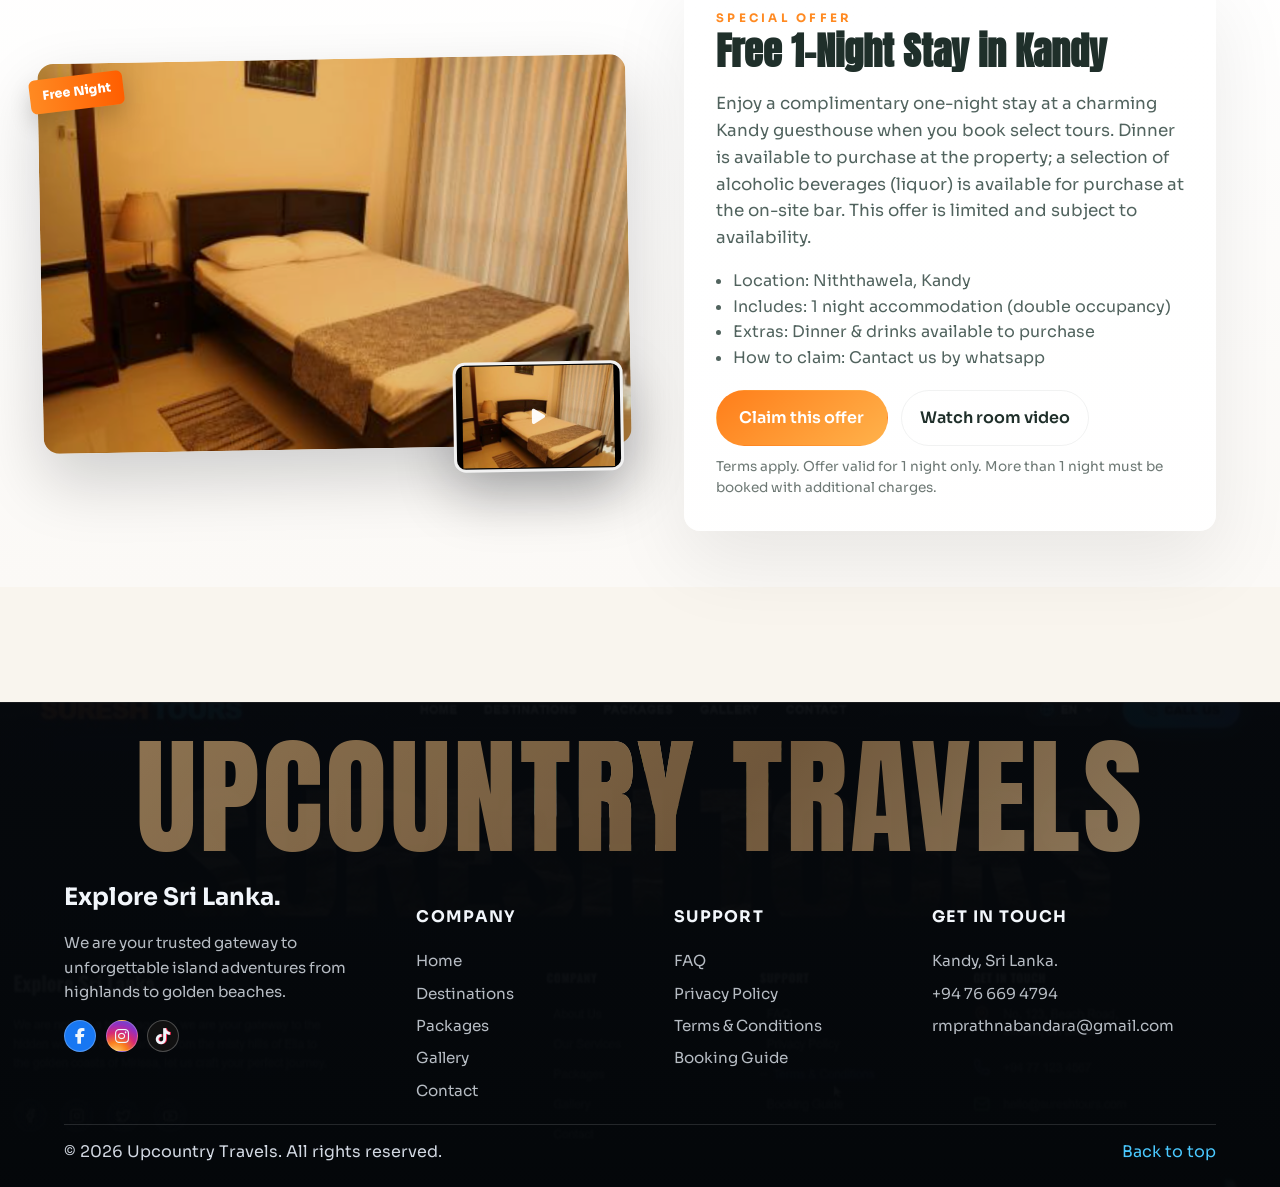
==== commit c7337c31: "Add new tour packages for Sri Lanka including Culture and Heritage, Sri Lanka Discovery, Sri Lanka G" ====
--- a/index.html
+++ b/index.html
@@ -14,7 +14,7 @@
 <body class="is-loading">
   <div class="loading-screen" id="loading-screen" role="status" aria-live="polite" aria-label="Loading Upcountry Travels">
     <div class="loader-brand" aria-hidden="true">
-      <p class="loader-main">Upcountry Travels</p>
+      <p class="loader-main"><span class="brand-hot">Upcountry</span> <span class="brand-cool">Travels</span></p>
       <span class="loader-line"></span>
       <p class="loader-meta">LOADING EXPERIENCE</p>
     </div>
@@ -25,7 +25,8 @@
   <header class="site-header" id="top">
     <a class="brand" href="#top">
       <span class="brand-text">
-        <span class="brand-hot">Upcountry Travels</span>
+        <span class="brand-hot">Upcountry</span>
+        <span class="brand-cool">Travels</span>
       </span>
     </a>
 
@@ -397,7 +398,7 @@
   </main>
 
   <footer class="site-footer" id="contact">
-    <p class="footer-wordmark">Upcountry Travels</p>
+    <p class="footer-wordmark"><span class="brand-hot">Upcountry</span> <span class="brand-cool">Travels</span></p>
 
     <div class="footer-grid">
       <section>
